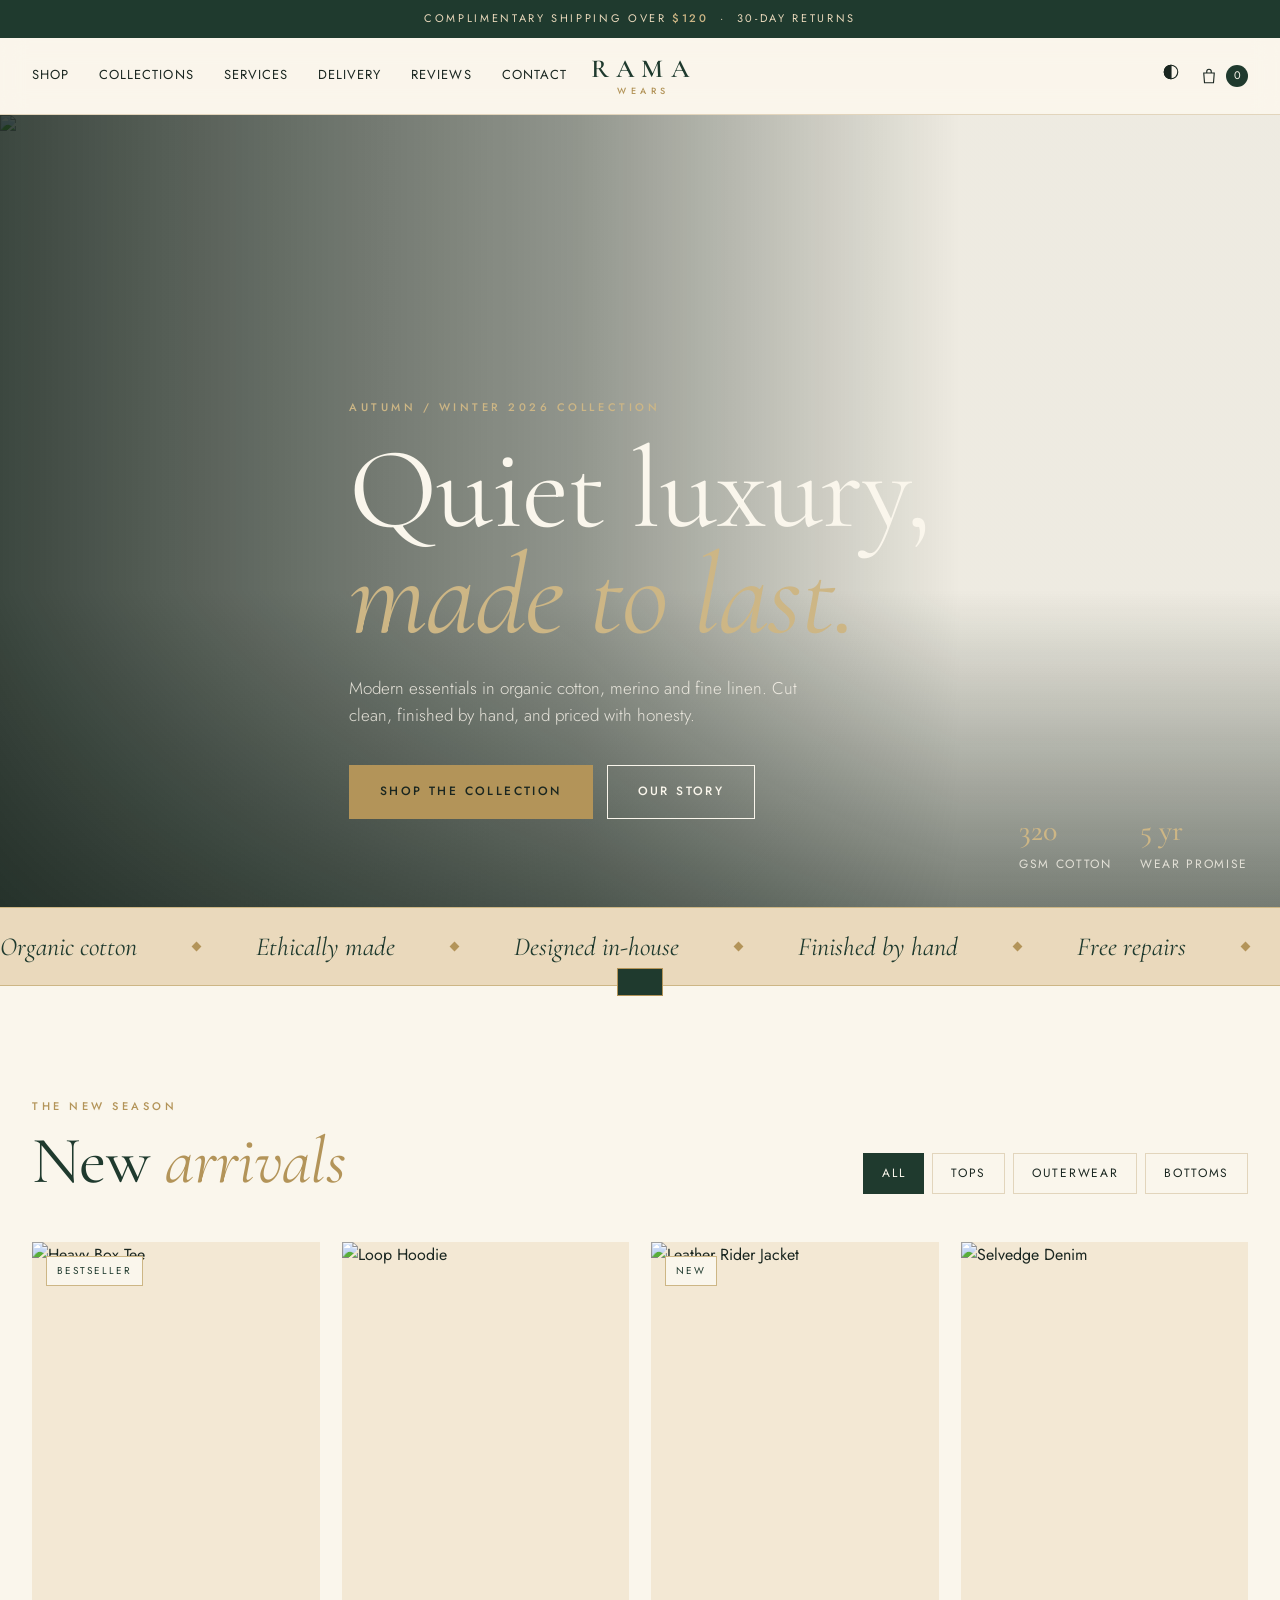
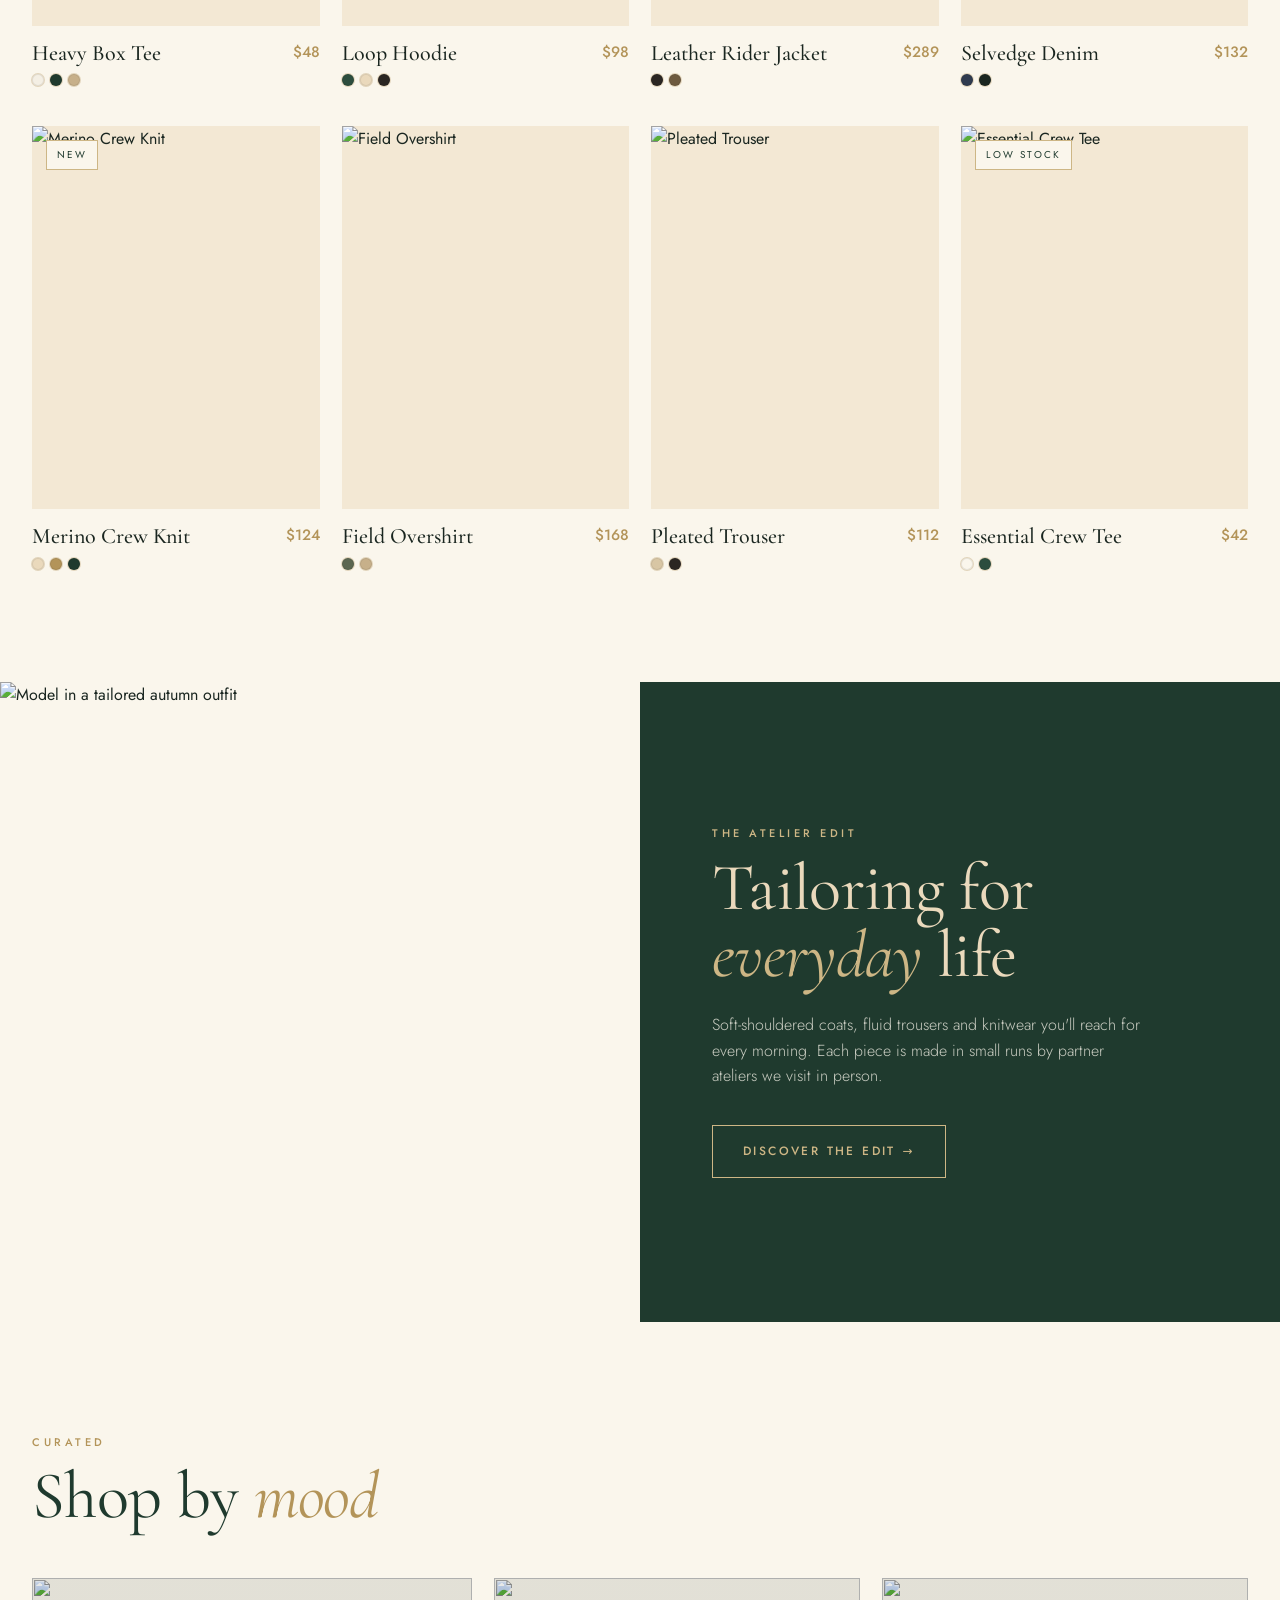
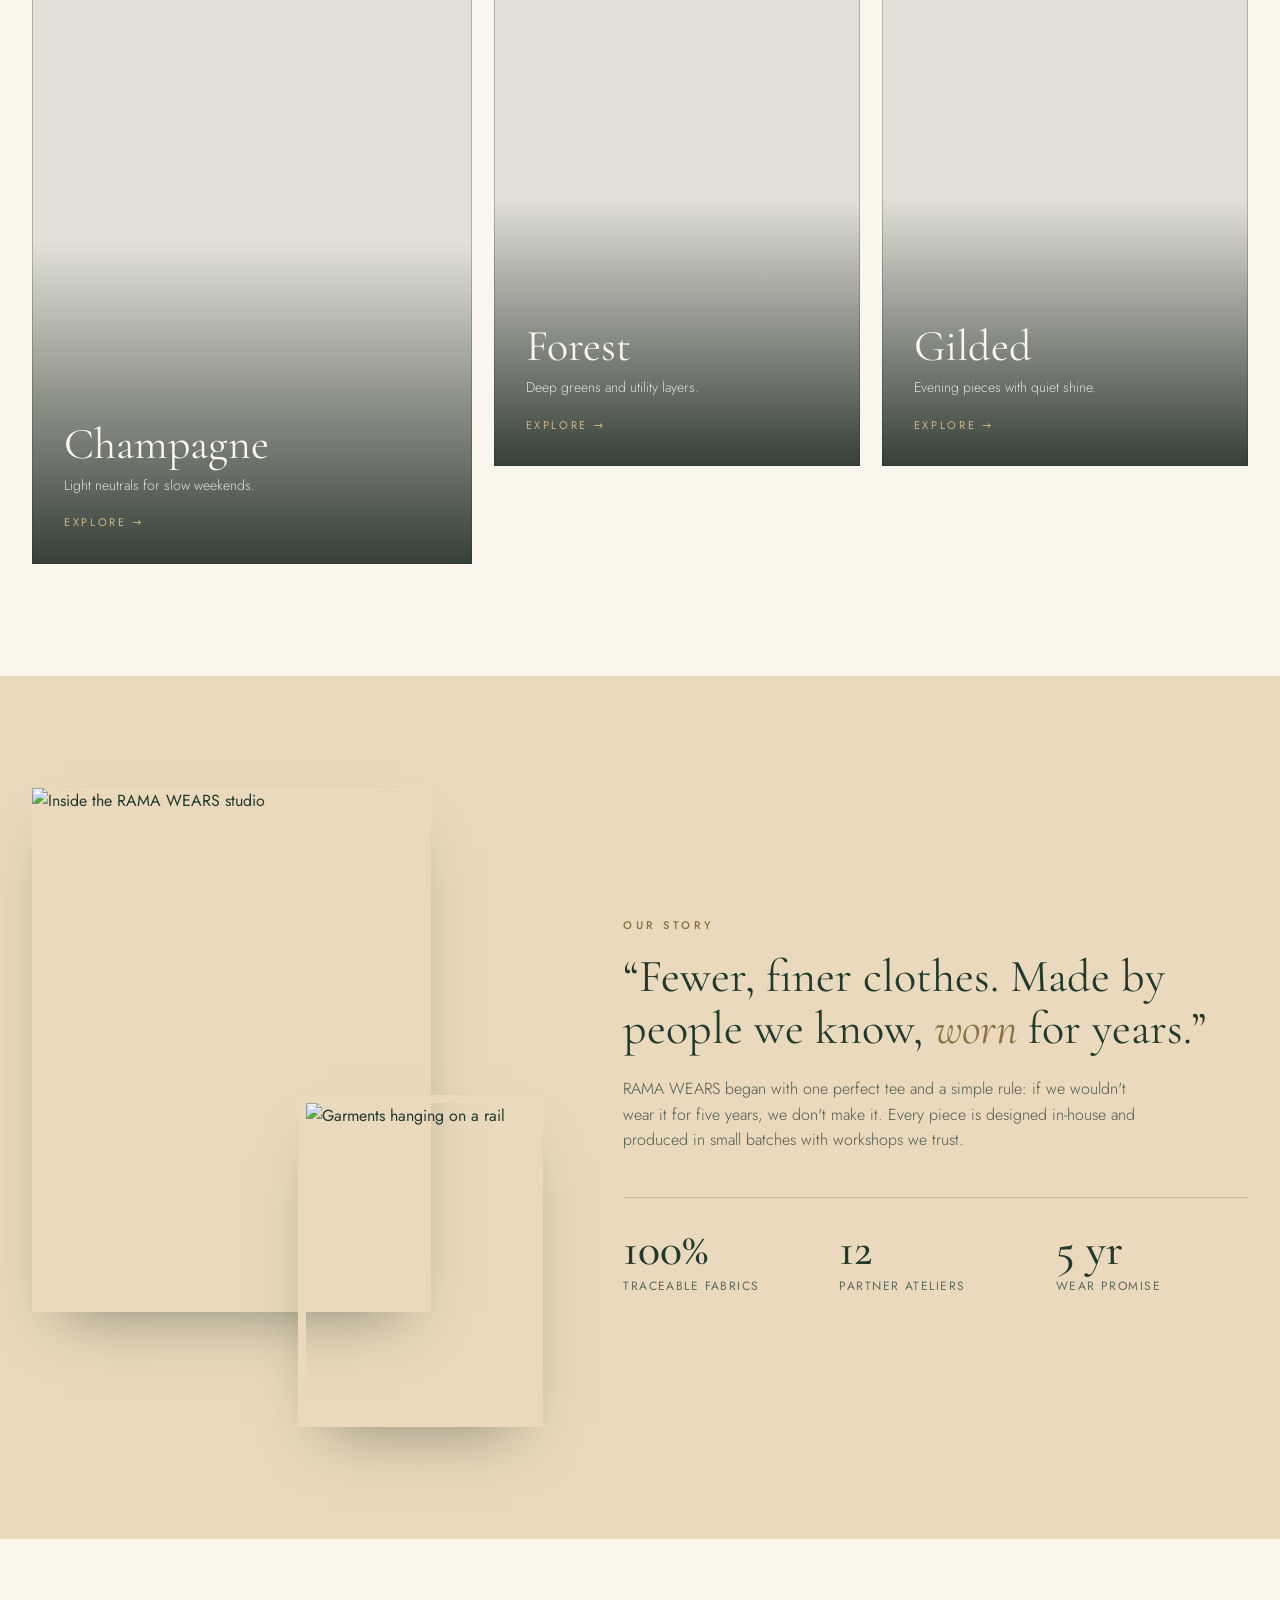
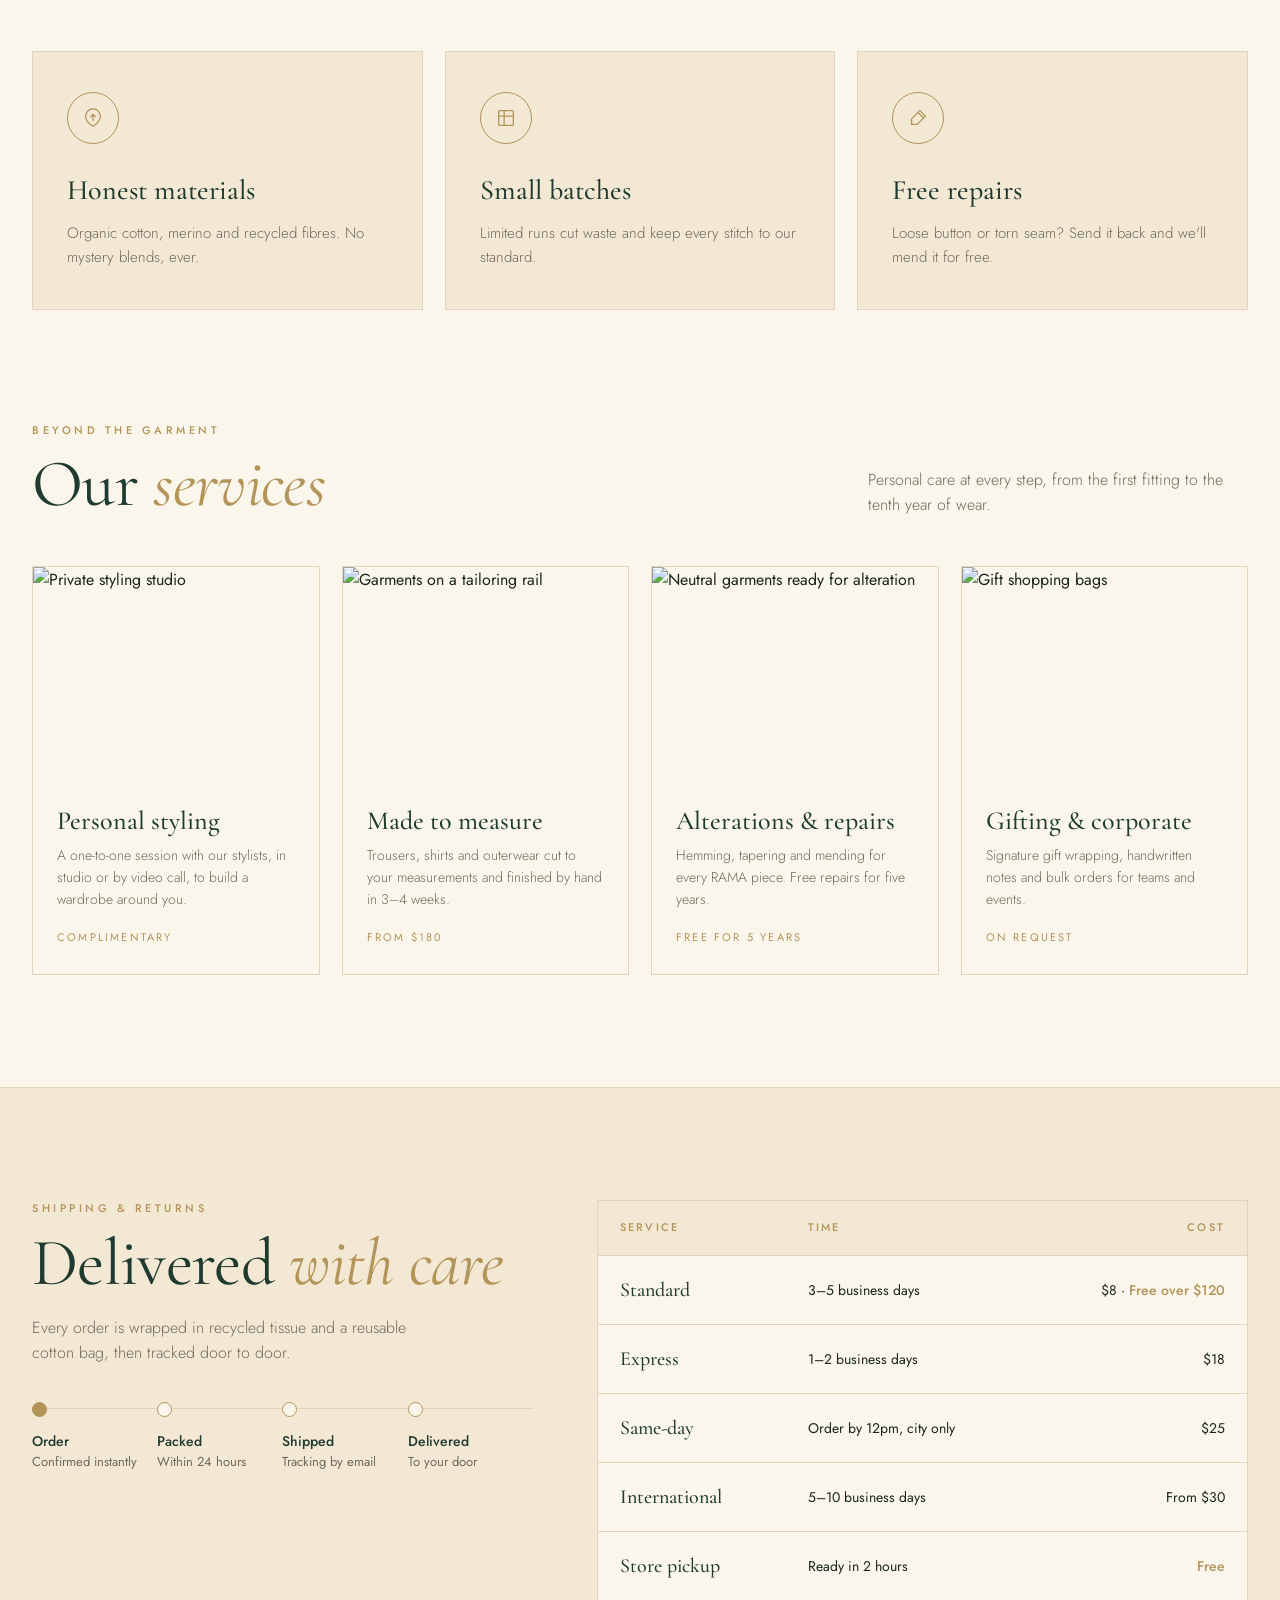
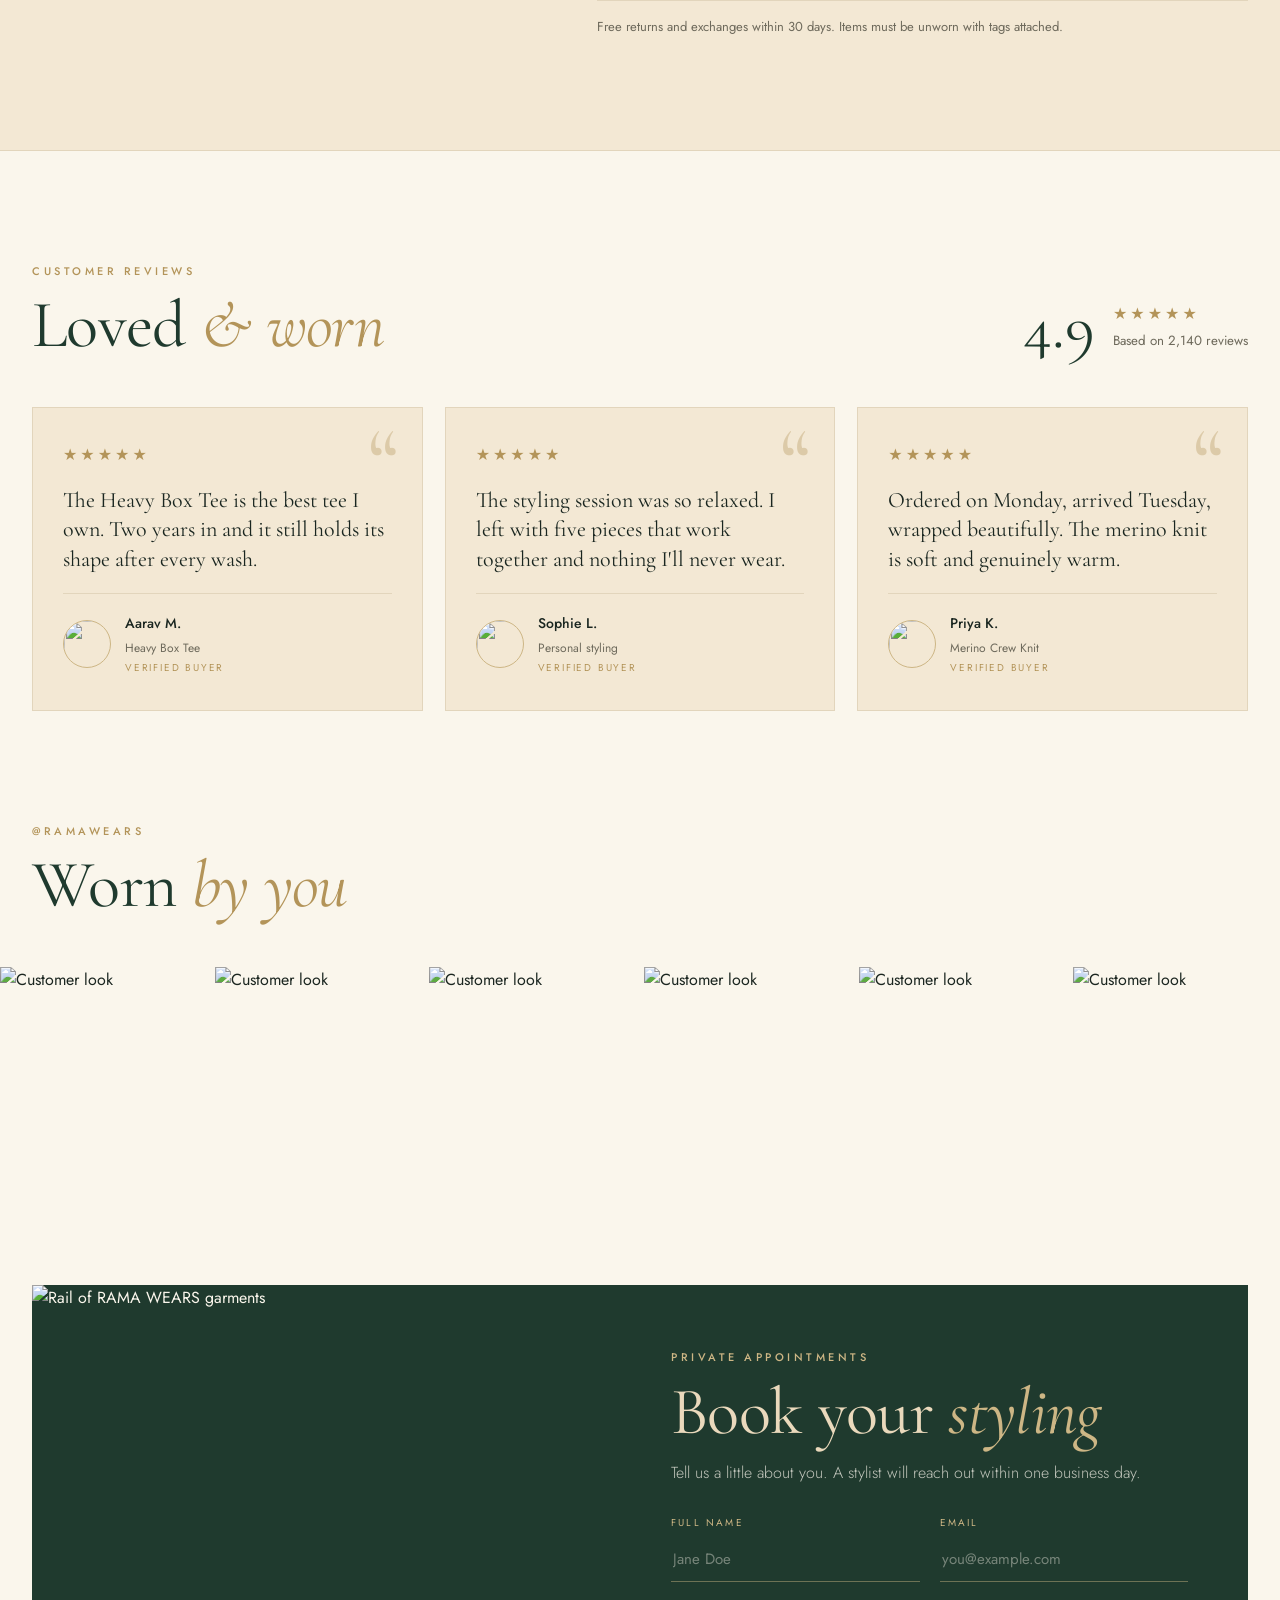
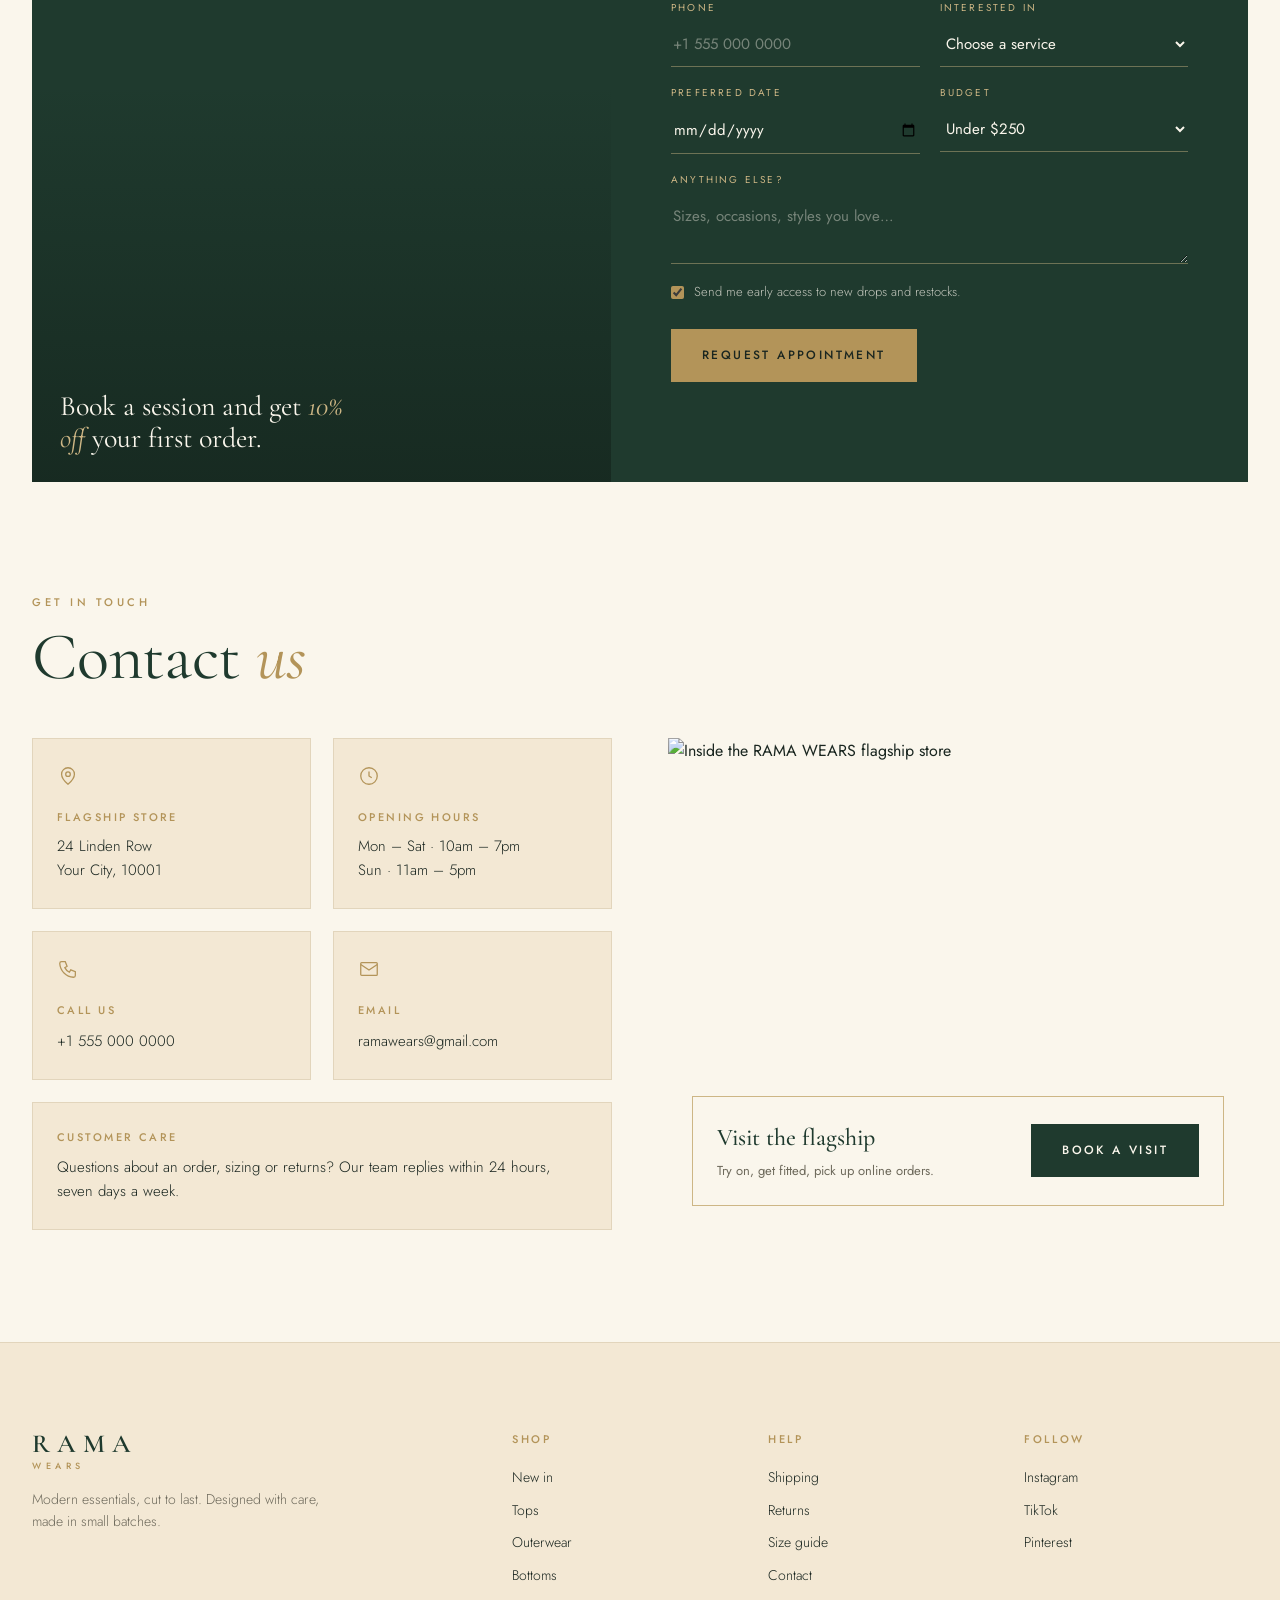
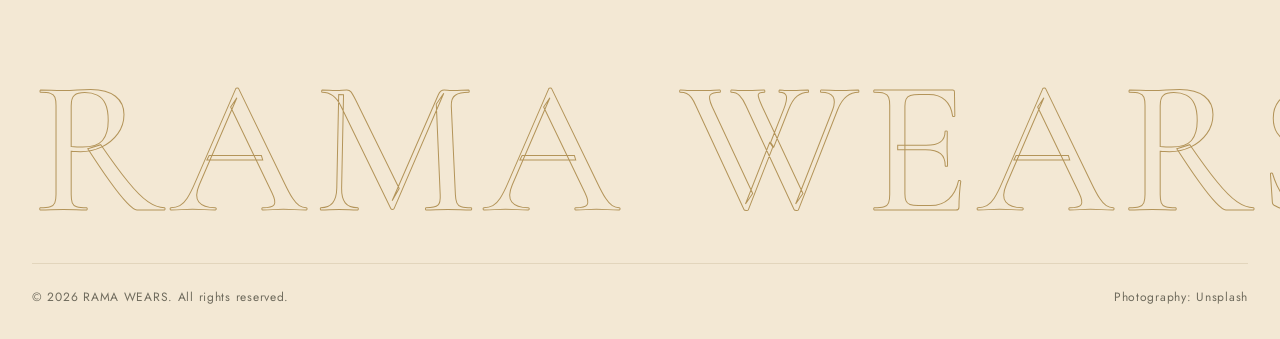
==== index.html @ 4a2224a4 "Add RAMA WEARS website Co-Authored-By: Claude Opus 5.5 <noreply@anthropic.com>" ====
<!doctype html>
<html lang="en">
<head>
<meta charset="utf-8">
<meta name="viewport" content="width=device-width, initial-scale=1">
<title>RAMA WEARS</title>
<meta name="description" content="RAMA WEARS — modern essentials, cut to last.">
<link rel="preconnect" href="https://fonts.googleapis.com">
<link rel="preconnect" href="https://fonts.gstatic.com" crossorigin>
<link rel="preconnect" href="https://images.unsplash.com">
<link href="https://fonts.googleapis.com/css2?family=Cormorant+Garamond:ital,wght@0,400;0,500;0,600;1,400;1,500&family=Jost:wght@300;400;500;600&display=swap" rel="stylesheet">
<style>
/* Theme: warm champagne, creamy ivory, deep forest green, muted gold */
:root{
  --ivory:#FAF6EC;
  --champagne:#EAD9BC;
  --champagne-2:#F3E8D4;
  --forest:#1F3A2E;
  --forest-2:#2C4D3E;
  --gold:#B39459;
  --gold-soft:#CDB685;

  --bg:var(--ivory);
  --surface:var(--champagne-2);
  --ink:#1A2620;
  --muted:#6E6A5C;
  --line:#E2D5BC;
  --accent:var(--gold);
  --strong:var(--forest);
  --on-strong:var(--ivory);
}
@media (prefers-color-scheme: dark){
  :root:not([data-theme="light"]){
    --bg:#121C17; --surface:#1A2821; --ink:#F3EADA; --muted:#A9A08C;
    --line:#2B3B32; --accent:var(--gold-soft); --strong:var(--champagne); --on-strong:#14201A;
  }
}
:root[data-theme="dark"]{
  --bg:#121C17; --surface:#1A2821; --ink:#F3EADA; --muted:#A9A08C;
  --line:#2B3B32; --accent:var(--gold-soft); --strong:var(--champagne); --on-strong:#14201A;
}
*{box-sizing:border-box;margin:0;padding:0}
html{scroll-behavior:smooth;overflow-x:clip}
body{background:var(--bg);color:var(--ink);font-family:Jost,system-ui,sans-serif;font-weight:400;line-height:1.6;-webkit-font-smoothing:antialiased;overflow-x:clip}
img{display:block;max-width:100%}
a{color:inherit;text-decoration:none}
button{font:inherit;color:inherit;background:none;border:0;cursor:pointer}
.wrap{max-width:1320px;margin:0 auto;padding:0 32px}
.serif{font-family:"Cormorant Garamond",serif}
.eyebrow{font-size:11px;letter-spacing:.32em;text-transform:uppercase;color:var(--accent);font-weight:500}

/* announcement */
.bar{background:var(--forest);color:var(--champagne);font-size:11px;letter-spacing:.24em;text-transform:uppercase;text-align:center;padding:10px 16px}
.bar b{color:var(--gold-soft);font-weight:500}

/* header */
header{position:sticky;top:0;z-index:40;background:color-mix(in srgb,var(--bg) 90%,transparent);backdrop-filter:blur(12px);border-bottom:1px solid var(--line)}
.nav{display:grid;grid-template-columns:1fr auto 1fr;align-items:center;height:76px;gap:24px}
.logo{font-family:"Cormorant Garamond",serif;font-weight:600;font-size:26px;letter-spacing:.28em;text-align:center;color:var(--strong);line-height:1}
.logo small{display:block;font-family:Jost,sans-serif;font-size:9px;letter-spacing:.5em;color:var(--accent);margin-top:4px;font-weight:500}
.links{display:flex;gap:30px;font-size:13px;letter-spacing:.08em;text-transform:uppercase}
.links a{position:relative;padding:4px 0}
.links a::after{content:"";position:absolute;left:0;bottom:0;height:1px;width:0;background:var(--accent);transition:width .3s}
.links a:hover::after{width:100%}
.actions{display:flex;gap:20px;align-items:center;justify-content:flex-end;font-size:13px;letter-spacing:.08em;text-transform:uppercase}
.cart-btn{display:flex;gap:8px;align-items:center}
.count{display:inline-grid;place-items:center;min-width:22px;height:22px;border-radius:11px;background:var(--strong);color:var(--on-strong);font-size:11px;padding:0 6px;letter-spacing:0}
.menu-btn{display:none}

/* hero */
.hero{position:relative;min-height:min(88vh,820px);display:grid;align-items:end;overflow:hidden;color:var(--ivory)}
.hero>img{position:absolute;inset:0;width:100%;height:100%;object-fit:cover;object-position:center 30%;transform:scale(1.04);animation:zoom 14s ease-out forwards}
@keyframes zoom{to{transform:scale(1)}}
.hero::after{content:"";position:absolute;inset:0;background:linear-gradient(90deg,rgba(18,32,25,.82) 0%,rgba(18,32,25,.45) 45%,rgba(18,32,25,.05) 75%),linear-gradient(0deg,rgba(18,32,25,.55),transparent 40%)}
.hero-inner{position:relative;z-index:1;padding:96px 0 88px}
.hero .eyebrow{color:var(--gold-soft)}
h1{font-family:"Cormorant Garamond",serif;font-weight:400;font-size:clamp(56px,9vw,132px);line-height:.92;letter-spacing:-.01em;margin:20px 0 26px;max-width:820px}
h1 em{color:var(--gold-soft)}
.lede{max-width:460px;font-size:17px;font-weight:300;color:rgba(250,246,236,.85)}
.cta{display:flex;gap:14px;margin-top:36px;flex-wrap:wrap}
.btn{display:inline-flex;align-items:center;gap:10px;padding:16px 30px;font-size:12px;letter-spacing:.2em;text-transform:uppercase;font-weight:500;border:1px solid currentColor;transition:background .3s,color .3s,border-color .3s,transform .3s}
.btn:hover{transform:translateY(-2px)}
.btn.gold{background:var(--gold);border-color:var(--gold);color:#1A2620}
.btn.gold:hover{background:var(--gold-soft);border-color:var(--gold-soft)}
.btn.line-light{color:var(--ivory)}
.btn.line-light:hover{background:var(--ivory);color:var(--forest)}
.btn.solid{background:var(--strong);border-color:var(--strong);color:var(--on-strong)}
.btn.solid:hover{background:var(--accent);border-color:var(--accent);color:#1A2620}
.hero-foot{position:absolute;right:32px;bottom:32px;z-index:1;display:flex;gap:28px;font-size:12px;letter-spacing:.14em;text-transform:uppercase;color:rgba(250,246,236,.8)}
.hero-foot b{display:block;font-family:"Cormorant Garamond",serif;font-size:30px;letter-spacing:0;color:var(--gold-soft);font-weight:500;text-transform:none}

/* marquee */
.marquee{background:var(--champagne);color:var(--forest);overflow:hidden;white-space:nowrap;padding:18px 0;border-block:1px solid var(--gold-soft)}
.marquee-track{display:inline-flex;gap:56px;animation:slide 36s linear infinite;font-family:"Cormorant Garamond",serif;font-style:italic;font-size:26px}
.marquee-track span{display:inline-flex;gap:56px;align-items:center}
.marquee-track i{width:7px;height:7px;transform:rotate(45deg);background:var(--gold);display:inline-block}
@keyframes slide{to{transform:translateX(-50%)}}
@media (prefers-reduced-motion:reduce){.marquee-track,.hero>img{animation:none}}

/* sections */
section{padding:112px 0;scroll-margin-top:76px}
.sec-head{display:flex;justify-content:space-between;align-items:end;gap:24px;margin-bottom:48px;flex-wrap:wrap}
h2{font-family:"Cormorant Garamond",serif;font-weight:400;font-size:clamp(40px,5.2vw,72px);line-height:1;letter-spacing:-.01em;margin-top:12px;color:var(--strong)}
h2 em{color:var(--accent)}

/* filters */
.filters{display:flex;gap:8px;flex-wrap:wrap}
.chip{padding:10px 18px;border:1px solid var(--line);font-size:12px;letter-spacing:.14em;text-transform:uppercase;transition:.25s}
.chip:hover{border-color:var(--accent)}
.chip[aria-pressed="true"]{background:var(--strong);color:var(--on-strong);border-color:var(--strong)}

/* products */
.grid{display:grid;grid-template-columns:repeat(4,1fr);gap:40px 22px}
.card{display:flex;flex-direction:column;gap:14px}
.thumb{position:relative;aspect-ratio:3/4;overflow:hidden;background:var(--surface)}
.thumb img{width:100%;height:100%;object-fit:cover;transition:transform .8s cubic-bezier(.2,.7,.2,1),opacity .6s}
.thumb img.alt{position:absolute;inset:0;opacity:0}
.card:hover .thumb img{transform:scale(1.05)}
.card:hover .thumb img.alt{opacity:1}
.badge{position:absolute;top:14px;left:14px;z-index:2;background:var(--ivory);color:var(--forest);font-size:10px;letter-spacing:.2em;text-transform:uppercase;padding:6px 10px;border:1px solid var(--gold-soft)}
.add{position:absolute;left:14px;right:14px;bottom:14px;z-index:2;padding:14px;background:var(--forest);color:var(--ivory);font-size:11px;letter-spacing:.2em;text-transform:uppercase;opacity:0;transform:translateY(10px);transition:.3s}
.add:hover{background:var(--gold);color:#1A2620}
.card:hover .add,.add:focus-visible{opacity:1;transform:none}
.meta{display:flex;justify-content:space-between;gap:12px}
.meta .name{font-family:"Cormorant Garamond",serif;font-size:22px;line-height:1.2;font-weight:500}
.meta small{display:block;color:var(--muted);font-size:12px;letter-spacing:.06em}
.price{font-size:15px;color:var(--accent);font-weight:500;white-space:nowrap}
.swatches{display:flex;gap:6px;margin-top:8px}
.swatches i{width:12px;height:12px;border-radius:50%;box-shadow:0 0 0 1px var(--line),inset 0 0 0 1px rgba(0,0,0,.08)}

/* editorial split */
.split{display:grid;grid-template-columns:1fr 1fr;min-height:640px}
.split .pic{position:relative;overflow:hidden}
.split .pic img{position:absolute;inset:0;width:100%;height:100%;object-fit:cover}
.split .txt{background:var(--forest);color:var(--ivory);padding:88px 72px;display:flex;flex-direction:column;justify-content:center}
.split .txt h2{color:var(--champagne)}
.split .txt h2 em{color:var(--gold-soft)}
.split .txt p{color:rgba(250,246,236,.78);font-weight:300;margin:24px 0 36px;max-width:440px}
.split .txt .btn{align-self:flex-start;color:var(--gold-soft)}
.split .txt .btn:hover{background:var(--gold-soft);color:var(--forest);border-color:var(--gold-soft)}

/* collections */
.collections{display:grid;grid-template-columns:1.2fr 1fr 1fr;gap:22px}
.coll{position:relative;aspect-ratio:3/4;overflow:hidden;color:var(--ivory);padding:32px;display:flex;flex-direction:column;justify-content:flex-end}
.coll img{position:absolute;inset:0;width:100%;height:100%;object-fit:cover;transition:transform .9s cubic-bezier(.2,.7,.2,1)}
.coll:hover img{transform:scale(1.06)}
.coll::after{content:"";position:absolute;inset:0;background:linear-gradient(0deg,rgba(18,32,25,.85),rgba(18,32,25,.1) 55%)}
.coll::before{content:"";position:absolute;inset:14px;border:1px solid rgba(205,182,133,.0);transition:border-color .4s;z-index:2;pointer-events:none}
.coll:hover::before{border-color:rgba(205,182,133,.7)}
.coll>*:not(img){position:relative;z-index:1}
.coll h3{font-family:"Cormorant Garamond",serif;font-size:44px;line-height:1;font-weight:400}
.coll p{font-size:14px;font-weight:300;opacity:.85;margin-top:8px}
.coll .arrow{margin-top:18px;font-size:11px;letter-spacing:.24em;text-transform:uppercase;color:var(--gold-soft)}

/* story */
.story{background:var(--champagne);color:var(--forest)}
.story-grid{display:grid;grid-template-columns:.9fr 1.1fr;gap:80px;align-items:center}
.story-pics{position:relative;aspect-ratio:4/5}
.story-pics img{position:absolute;object-fit:cover;box-shadow:0 30px 60px -30px rgba(31,58,46,.5)}
.story-pics .a{inset:0 22% 18% 0;width:78%;height:82%}
.story-pics .b{right:0;bottom:0;width:48%;height:52%;border:8px solid var(--champagne)}
.story blockquote{font-family:"Cormorant Garamond",serif;font-size:clamp(32px,3.6vw,50px);line-height:1.12;margin-top:16px}
.story blockquote em{color:#8C7240}
.story p{color:#4C5A50;margin-top:22px;max-width:520px;font-weight:300}
.story .eyebrow{color:#8C7240}
.stats{display:grid;grid-template-columns:repeat(3,1fr);gap:24px;margin-top:44px;border-top:1px solid rgba(31,58,46,.2);padding-top:28px}
.stats b{display:block;font-family:"Cormorant Garamond",serif;font-size:46px;line-height:1;font-weight:500}
.stats span{font-size:12px;letter-spacing:.12em;text-transform:uppercase;color:#5D6A60}

/* values */
.values{display:grid;grid-template-columns:repeat(3,1fr);gap:22px}
.value{background:var(--surface);padding:40px 34px;border:1px solid var(--line);position:relative}
.value .icon{width:52px;height:52px;border:1px solid var(--accent);border-radius:50%;display:grid;place-items:center;color:var(--accent);margin-bottom:24px}
.value h4{font-family:"Cormorant Garamond",serif;font-size:28px;font-weight:500;margin-bottom:8px;color:var(--strong)}
.value p{color:var(--muted);font-size:15px;font-weight:300}

/* lookbook */
.look{display:grid;grid-template-columns:repeat(6,1fr);gap:8px}
.look a{position:relative;aspect-ratio:1;overflow:hidden}
.look img{width:100%;height:100%;object-fit:cover;transition:transform .6s,filter .6s;filter:saturate(.9)}
.look a:hover img{transform:scale(1.08);filter:saturate(1.05)}

/* newsletter */
.news{position:relative;overflow:hidden;background:var(--forest);color:var(--ivory);padding:80px 64px;display:grid;grid-template-columns:1fr 1fr;gap:48px;align-items:center}
.news::before{content:"";position:absolute;right:-120px;top:-120px;width:360px;height:360px;border:1px solid rgba(205,182,133,.35);border-radius:50%}
.news::after{content:"";position:absolute;right:-60px;top:-60px;width:240px;height:240px;border:1px solid rgba(205,182,133,.2);border-radius:50%}
.news h2{color:var(--champagne)}
.news h2 em{color:var(--gold-soft)}
.news>*{position:relative;z-index:1}
.news form{display:flex;gap:0;flex-wrap:wrap;border-bottom:1px solid var(--gold-soft)}
.news input{flex:1;min-width:180px;padding:16px 4px;border:0;background:transparent;color:var(--ivory);font:inherit;font-size:16px}
.news input::placeholder{color:rgba(250,246,236,.5)}
.news input:focus{outline:none}
.news form:focus-within{border-color:var(--ivory)}
.news button{color:var(--gold-soft);font-size:12px;letter-spacing:.22em;text-transform:uppercase;padding:0 4px}
.news .msg{font-size:14px;color:var(--gold-soft);margin-top:14px;min-height:22px}

/* services */
.services{display:grid;grid-template-columns:repeat(4,1fr);gap:22px}
.svc{display:flex;flex-direction:column;background:var(--bg);border:1px solid var(--line);transition:border-color .3s,transform .3s}
.svc:hover{border-color:var(--accent);transform:translateY(-4px)}
.svc .ph{aspect-ratio:4/3;overflow:hidden}
.svc .ph img{width:100%;height:100%;object-fit:cover;transition:transform .8s}
.svc:hover .ph img{transform:scale(1.06)}
.svc .body{padding:26px 24px 28px;display:flex;flex-direction:column;gap:8px;flex:1}
.svc h4{font-family:"Cormorant Garamond",serif;font-size:26px;font-weight:500;color:var(--strong);line-height:1.1}
.svc p{color:var(--muted);font-size:14px;font-weight:300;flex:1}
.svc .from{font-size:11px;letter-spacing:.2em;text-transform:uppercase;color:var(--accent);margin-top:10px}

/* delivery */
.delivery{background:var(--surface);border-block:1px solid var(--line)}
.del-grid{display:grid;grid-template-columns:1fr 1.3fr;gap:64px;align-items:start}
.del-grid>*,.contact-grid>*{min-width:0}
.del-intro p{color:var(--muted);font-weight:300;margin-top:18px;max-width:420px}
.steps{display:flex;gap:0;margin-top:36px}
.step{flex:1;position:relative;padding-top:28px;font-size:13px;color:var(--muted)}
.step::before{content:"";position:absolute;top:6px;left:0;right:0;height:1px;background:var(--line)}
.step::after{content:"";position:absolute;top:0;left:0;width:13px;height:13px;border-radius:50%;background:var(--bg);border:1px solid var(--accent)}
.step:first-child::after{background:var(--accent)}
.step b{display:block;color:var(--strong);font-weight:500;font-size:14px}
.rates{width:100%;border-collapse:collapse;background:var(--bg);border:1px solid var(--line)}
.rates th,.rates td{padding:18px 22px;text-align:left;border-bottom:1px solid var(--line);font-size:14px}
.rates th{font-size:11px;letter-spacing:.2em;text-transform:uppercase;color:var(--accent);font-weight:500;background:var(--surface)}
.rates td:first-child{font-family:"Cormorant Garamond",serif;font-size:20px;font-weight:500;color:var(--strong)}
.rates td:last-child{text-align:right;white-space:nowrap}
.rates th:last-child{text-align:right}
.rates tr:last-child td{border-bottom:0}
.free{color:var(--accent);font-weight:500}
.del-note{font-size:13px;color:var(--muted);margin-top:16px}

/* reviews */
.rev-top{display:flex;align-items:center;gap:18px;flex-wrap:wrap}
.rev-score{font-family:"Cormorant Garamond",serif;font-size:64px;line-height:1;color:var(--strong)}
.stars{color:var(--accent);letter-spacing:3px;font-size:16px}
.reviews{display:grid;grid-template-columns:repeat(3,1fr);gap:22px}
.rev{background:var(--surface);border:1px solid var(--line);padding:34px 30px;display:flex;flex-direction:column;gap:18px;position:relative}
.rev::before{content:"“";position:absolute;top:6px;right:22px;font-family:"Cormorant Garamond",serif;font-size:96px;line-height:1;color:var(--accent);opacity:.35}
.rev q{font-family:"Cormorant Garamond",serif;font-size:22px;line-height:1.35;quotes:none;flex:1}
.who{display:flex;align-items:center;gap:14px;border-top:1px solid var(--line);padding-top:18px}
.who img{width:48px;height:48px;border-radius:50%;object-fit:cover;border:1px solid var(--gold-soft)}
.who b{display:block;font-weight:500;font-size:14px}
.who small{color:var(--muted);font-size:12px}
.verified{font-size:10px;letter-spacing:.18em;text-transform:uppercase;color:var(--accent)}

/* lead form */
.lead{display:grid;grid-template-columns:1fr 1.1fr;background:var(--forest);color:var(--ivory);overflow:hidden}
.lead .pic{position:relative;min-height:560px}
.lead .pic img{position:absolute;inset:0;width:100%;height:100%;object-fit:cover}
.lead .pic::after{content:"";position:absolute;inset:0;background:linear-gradient(0deg,rgba(18,32,25,.6),transparent 50%)}
.lead .pic .perk{position:absolute;left:28px;bottom:28px;z-index:1;font-family:"Cormorant Garamond",serif;font-size:28px;line-height:1.15;max-width:300px}
.lead .pic .perk em{color:var(--gold-soft)}
.lead .form-side{padding:64px 60px;position:relative}
.lead h2{color:var(--champagne)}
.lead h2 em{color:var(--gold-soft)}
.lead .sub{color:rgba(250,246,236,.75);font-weight:300;margin:14px 0 30px}
.fgrid{display:grid;grid-template-columns:1fr 1fr;gap:18px 20px}
.field{display:flex;flex-direction:column;gap:6px}
.field.full{grid-column:1/-1}
.field label{font-size:10px;letter-spacing:.22em;text-transform:uppercase;color:var(--gold-soft)}
.field input,.field select,.field textarea{background:transparent;border:0;border-bottom:1px solid rgba(205,182,133,.45);padding:10px 2px;color:var(--ivory);font:inherit;font-size:15px;border-radius:0}
.field select option{color:#1A2620}
.field textarea{resize:vertical;min-height:70px}
.field input:focus,.field select:focus,.field textarea:focus{outline:none;border-color:var(--ivory)}
.field input::placeholder,.field textarea::placeholder{color:rgba(250,246,236,.4)}
.field.bad input,.field.bad select{border-color:#E0896B}
.check{display:flex;gap:10px;align-items:flex-start;font-size:13px;color:rgba(250,246,236,.75);font-weight:300}
.check input{accent-color:var(--gold);margin-top:4px}
.lead .btn{margin-top:26px}
.lead .btn:disabled{opacity:.6;cursor:wait;transform:none}
.form-msg{min-height:22px;margin-top:14px;font-size:14px;color:var(--gold-soft)}

/* contact */
.contact-grid{display:grid;grid-template-columns:1fr 1fr;gap:56px;align-items:stretch}
.cinfo{display:grid;grid-template-columns:1fr 1fr;gap:22px;align-content:start}
.ccard{border:1px solid var(--line);padding:26px 24px;background:var(--surface)}
.ccard .icon{color:var(--accent);margin-bottom:14px}
.ccard h5{font-size:11px;letter-spacing:.22em;text-transform:uppercase;color:var(--accent);font-weight:500;margin-bottom:8px}
.ccard p,.ccard a{font-size:15px;font-weight:300;line-height:1.6}
.ccard a:hover{color:var(--accent)}
.store{position:relative;min-height:420px;overflow:hidden}
.store img{position:absolute;inset:0;width:100%;height:100%;object-fit:cover}
.store .pin{position:absolute;left:24px;bottom:24px;right:24px;background:var(--bg);border:1px solid var(--gold-soft);padding:22px 24px;display:flex;justify-content:space-between;gap:16px;align-items:center;flex-wrap:wrap}
.store .pin b{font-family:"Cormorant Garamond",serif;font-size:24px;font-weight:500;color:var(--strong);display:block}
.store .pin small{color:var(--muted);font-size:13px}

/* footer */
footer{padding:88px 0 32px;background:var(--surface);border-top:1px solid var(--line)}
.foot{display:grid;grid-template-columns:2fr 1fr 1fr 1fr;gap:32px}
.foot .logo{text-align:left}
.foot h5{font-size:11px;letter-spacing:.24em;text-transform:uppercase;color:var(--accent);margin-bottom:18px;font-weight:500}
.foot li{list-style:none;margin-bottom:10px;font-size:14px;font-weight:300}
.foot li a:hover{color:var(--accent)}
.bigname{font-family:"Cormorant Garamond",serif;font-size:clamp(60px,15vw,230px);font-weight:500;letter-spacing:.04em;line-height:.85;margin-top:72px;white-space:nowrap;text-align:center;color:transparent;-webkit-text-stroke:1px var(--accent)}
.legal{display:flex;justify-content:space-between;gap:16px;flex-wrap:wrap;margin-top:32px;padding-top:24px;border-top:1px solid var(--line);font-size:12px;letter-spacing:.06em;color:var(--muted)}

/* cart drawer */
.scrim{position:fixed;inset:0;background:rgba(18,32,25,.5);opacity:0;pointer-events:none;transition:.3s;z-index:50}
.drawer{position:fixed;top:0;right:0;height:100%;width:min(440px,100%);background:var(--bg);z-index:60;transform:translateX(100%);transition:transform .4s cubic-bezier(.2,.7,.2,1);display:flex;flex-direction:column;border-left:1px solid var(--line)}
.open .scrim{opacity:1;pointer-events:auto}
.open .drawer{transform:none}
.drawer-head{display:flex;justify-content:space-between;align-items:center;padding:24px 28px;border-bottom:1px solid var(--line);font-family:"Cormorant Garamond",serif;font-size:26px}
.items{flex:1;overflow:auto;padding:8px 28px}
.item{display:grid;grid-template-columns:72px 1fr auto;gap:16px;align-items:center;padding:16px 0;border-bottom:1px solid var(--line);font-size:14px}
.item img{width:72px;aspect-ratio:3/4;object-fit:cover}
.item .n{font-family:"Cormorant Garamond",serif;font-size:19px;font-weight:500}
.qty{display:flex;gap:12px;align-items:center;margin-top:6px;color:var(--muted)}
.qty button{width:26px;height:26px;border:1px solid var(--line);border-radius:50%}
.qty button:hover{border-color:var(--accent)}
.empty{color:var(--muted);text-align:center;padding:72px 0;font-family:"Cormorant Garamond",serif;font-size:22px;font-style:italic}
.drawer-foot{padding:24px 28px;border-top:1px solid var(--line);background:var(--surface)}
.total{display:flex;justify-content:space-between;margin-bottom:18px;font-size:14px;letter-spacing:.1em;text-transform:uppercase}
.total span:last-child{color:var(--accent);font-weight:500}
.drawer-foot .btn{width:100%;justify-content:center}

.toast{position:fixed;left:50%;bottom:24px;transform:translate(-50%,120px);background:var(--forest);color:var(--ivory);border:1px solid var(--gold);padding:13px 22px;font-size:13px;letter-spacing:.06em;transition:.35s;z-index:70}
.toast.show{transform:translate(-50%,0)}

/* reveal */
.reveal{opacity:0;transform:translateY(24px);transition:opacity .9s,transform .9s cubic-bezier(.2,.7,.2,1)}
.reveal.in{opacity:1;transform:none}
@media (prefers-reduced-motion:reduce){.reveal{opacity:1;transform:none}}

/* responsive */
@media (max-width:1180px){
  .nav{grid-template-columns:auto 1fr auto}
  .logo{text-align:left}
  .links{display:none;position:absolute;top:76px;left:0;right:0;flex-direction:column;gap:0;background:var(--bg);border-bottom:1px solid var(--line)}
  .links.show{display:flex}
  .links a{padding:16px 32px;border-top:1px solid var(--line)}
  .menu-btn{display:block}
}
@media (max-width:1024px){
  .grid{grid-template-columns:repeat(3,1fr)}
  .services{grid-template-columns:1fr 1fr}
  .del-grid,.contact-grid,.lead{grid-template-columns:1fr}
  .lead .pic{min-height:360px}
  .reviews{grid-template-columns:1fr 1fr}
  .story-grid,.news,.split{grid-template-columns:1fr}
  .split .pic{min-height:420px}
  .collections{grid-template-columns:1fr 1fr}
  .collections .c1{grid-column:span 2;aspect-ratio:16/9}
  .foot{grid-template-columns:1fr 1fr}
  .look{grid-template-columns:repeat(3,1fr)}
  .story-pics{max-width:520px}
}
@media (max-width:760px){
  .wrap{padding:0 16px}
  .nav{grid-template-columns:auto 1fr auto;height:64px}
  .logo{font-size:20px;text-align:left}
  .links{display:none;position:absolute;top:64px;left:0;right:0;flex-direction:column;gap:0;background:var(--bg);border-bottom:1px solid var(--line)}
  .links.show{display:flex}
  .links a{padding:16px;border-top:1px solid var(--line)}
  .menu-btn{display:block}
  .actions .hide-sm{display:none}
  .hero-foot{display:none}
  .hero-inner{padding:72px 0 56px}
  section{padding:72px 0}
  .grid{grid-template-columns:1fr 1fr;gap:28px 12px}
  .collections{grid-template-columns:1fr}
  .collections .c1{grid-column:auto;aspect-ratio:3/4}
  .values{grid-template-columns:1fr}
  .split .txt{padding:56px 20px}
  .news{padding:48px 20px}
  .add{opacity:1;transform:none;padding:10px;font-size:10px;letter-spacing:.14em}
  .meta{flex-direction:column;gap:2px}
  .meta .name{font-size:19px}
  .stats b{font-size:34px}
  .look{grid-template-columns:repeat(2,1fr)}
  .links{top:64px}
  .links a{padding:16px}
  .services,.reviews,.cinfo,.fgrid{grid-template-columns:1fr}
  .lead .form-side{padding:48px 20px}
  .steps{flex-direction:column;gap:18px}
  .step{padding:0 0 0 28px}
  .step::before{top:0;bottom:-18px;left:6px;right:auto;width:1px;height:auto}
  .step:last-child::before{display:none}
  .rates th,.rates td{padding:12px 10px;font-size:13px}
  .rates td:first-child{font-size:17px}
  .store .pin{left:12px;right:12px;bottom:12px}
}
</style>
</head>
<body>

<div class="bar">Complimentary shipping over <b>$120</b> &nbsp;·&nbsp; 30-day returns</div>

<header>
  <div class="wrap nav">
    <nav class="links" id="links">
      <a href="#shop">Shop</a>
      <a href="#collections">Collections</a>
      <a href="#services">Services</a>
      <a href="#delivery">Delivery</a>
      <a href="#reviews">Reviews</a>
      <a href="#contact">Contact</a>
    </nav>
    <a href="#" class="logo">RAMA<small>WEARS</small></a>
    <div class="actions">
      <button class="hide-sm" id="themeBtn" aria-label="Toggle theme">
        <svg width="18" height="18" viewBox="0 0 24 24" fill="none" stroke="currentColor" stroke-width="1.5"><circle cx="12" cy="12" r="9"/><path d="M12 3a9 9 0 0 0 0 18z" fill="currentColor"/></svg>
      </button>
      <button class="cart-btn" id="cartBtn" aria-label="Open bag">
        <svg width="18" height="18" viewBox="0 0 24 24" fill="none" stroke="currentColor" stroke-width="1.5"><path d="M5 8h14l-1 13H6z"/><path d="M9 8V6a3 3 0 0 1 6 0v2"/></svg>
        <span class="count" id="count">0</span>
      </button>
      <button class="menu-btn" id="menuBtn" aria-label="Menu">
        <svg width="22" height="22" viewBox="0 0 24 24" fill="none" stroke="currentColor" stroke-width="1.5"><path d="M3 7h18M3 12h18M3 17h18"/></svg>
      </button>
    </div>
  </div>
</header>

<main>
  <section class="hero" style="padding:0">
    <img src="https://images.unsplash.com/photo-1490481651871-ab68de25d43d?auto=format&fit=crop&w=2000&q=80" alt="Rail of neutral-toned garments in a sunlit studio" fetchpriority="high">
    <div class="wrap hero-inner">
      <div class="eyebrow">Autumn / Winter 2026 Collection</div>
      <h1>Quiet luxury,<br><em>made to last.</em></h1>
      <p class="lede">Modern essentials in organic cotton, merino and fine linen. Cut clean, finished by hand, and priced with honesty.</p>
      <div class="cta">
        <a href="#shop" class="btn gold">Shop the collection</a>
        <a href="#story" class="btn line-light">Our story</a>
      </div>
    </div>
    <div class="hero-foot">
      <div><b>320</b>gsm cotton</div>
      <div><b>5 yr</b>wear promise</div>
    </div>
  </section>

  <div class="marquee" aria-hidden="true">
    <div class="marquee-track">
      <span>Organic cotton <i></i> Ethically made <i></i> Designed in-house <i></i> Finished by hand <i></i> Free repairs <i></i></span>
      <span>Organic cotton <i></i> Ethically made <i></i> Designed in-house <i></i> Finished by hand <i></i> Free repairs <i></i></span>
    </div>
  </div>

  <section id="shop">
    <div class="wrap">
      <div class="sec-head reveal">
        <div><div class="eyebrow">The new season</div><h2>New <em>arrivals</em></h2></div>
        <div class="filters" id="filters">
          <button class="chip" aria-pressed="true" data-f="all">All</button>
          <button class="chip" aria-pressed="false" data-f="tops">Tops</button>
          <button class="chip" aria-pressed="false" data-f="outer">Outerwear</button>
          <button class="chip" aria-pressed="false" data-f="bottoms">Bottoms</button>
        </div>
      </div>
      <div class="grid" id="grid"></div>
    </div>
  </section>

  <div class="split">
    <div class="pic"><img src="https://images.unsplash.com/photo-1445205170230-053b83016050?auto=format&fit=crop&w=1400&q=80" alt="Model in a tailored autumn outfit" loading="lazy"></div>
    <div class="txt reveal">
      <div class="eyebrow" style="color:var(--gold-soft)">The Atelier Edit</div>
      <h2>Tailoring for <em>everyday</em> life</h2>
      <p>Soft-shouldered coats, fluid trousers and knitwear you'll reach for every morning. Each piece is made in small runs by partner ateliers we visit in person.</p>
      <a href="#shop" class="btn">Discover the edit →</a>
    </div>
  </div>

  <section id="collections">
    <div class="wrap">
      <div class="sec-head reveal"><div><div class="eyebrow">Curated</div><h2>Shop by <em>mood</em></h2></div></div>
      <div class="collections">
        <a href="#shop" class="coll c1 reveal"><img src="https://images.unsplash.com/photo-1483985988355-763728e1935b?auto=format&fit=crop&w=1200&q=80" alt="" loading="lazy"><h3>Champagne</h3><p>Light neutrals for slow weekends.</p><span class="arrow">Explore →</span></a>
        <a href="#shop" class="coll c2 reveal"><img src="https://images.unsplash.com/photo-1515886657613-9f3515b0c78f?auto=format&fit=crop&w=900&q=80" alt="" loading="lazy"><h3>Forest</h3><p>Deep greens and utility layers.</p><span class="arrow">Explore →</span></a>
        <a href="#shop" class="coll c3 reveal"><img src="https://images.unsplash.com/photo-1509631179647-0177331693ae?auto=format&fit=crop&w=900&q=80" alt="" loading="lazy"><h3>Gilded</h3><p>Evening pieces with quiet shine.</p><span class="arrow">Explore →</span></a>
      </div>
    </div>
  </section>

  <section class="story" id="story">
    <div class="wrap story-grid">
      <div class="story-pics reveal">
        <img class="a" src="https://images.unsplash.com/photo-1441986300917-64674bd600d8?auto=format&fit=crop&w=1000&q=80" alt="Inside the RAMA WEARS studio" loading="lazy">
        <img class="b" src="https://images.unsplash.com/photo-1523381210434-271e8be1f52b?auto=format&fit=crop&w=700&q=80" alt="Garments hanging on a rail" loading="lazy">
      </div>
      <div class="reveal">
        <div class="eyebrow">Our story</div>
        <blockquote>“Fewer, finer clothes. Made by people we know, <em>worn</em> for years.”</blockquote>
        <p>RAMA WEARS began with one perfect tee and a simple rule: if we wouldn't wear it for five years, we don't make it. Every piece is designed in-house and produced in small batches with workshops we trust.</p>
        <div class="stats">
          <div><b>100%</b><span>Traceable fabrics</span></div>
          <div><b>12</b><span>Partner ateliers</span></div>
          <div><b>5 yr</b><span>Wear promise</span></div>
        </div>
      </div>
    </div>
  </section>

  <section>
    <div class="wrap values">
      <div class="value reveal">
        <div class="icon"><svg width="22" height="22" viewBox="0 0 24 24" fill="none" stroke="currentColor" stroke-width="1.4"><path d="M12 21c-5-3-8-7-8-11a8 8 0 0 1 16 0c0 4-3 8-8 11z"/><path d="M12 7v8M9 11l3-3 3 3"/></svg></div>
        <h4>Honest materials</h4><p>Organic cotton, merino and recycled fibres. No mystery blends, ever.</p>
      </div>
      <div class="value reveal">
        <div class="icon"><svg width="22" height="22" viewBox="0 0 24 24" fill="none" stroke="currentColor" stroke-width="1.4"><rect x="4" y="4" width="16" height="16" rx="1"/><path d="M4 10h16M10 4v16"/></svg></div>
        <h4>Small batches</h4><p>Limited runs cut waste and keep every stitch to our standard.</p>
      </div>
      <div class="value reveal">
        <div class="icon"><svg width="22" height="22" viewBox="0 0 24 24" fill="none" stroke="currentColor" stroke-width="1.4"><path d="M14 4l6 6-9 9H5v-6z"/><path d="M12 6l6 6"/></svg></div>
        <h4>Free repairs</h4><p>Loose button or torn seam? Send it back and we'll mend it for free.</p>
      </div>
    </div>
  </section>

  <!-- SERVICES -->
  <section id="services" style="padding-top:0">
    <div class="wrap">
      <div class="sec-head reveal">
        <div><div class="eyebrow">Beyond the garment</div><h2>Our <em>services</em></h2></div>
        <p style="max-width:380px;color:var(--muted);font-weight:300">Personal care at every step, from the first fitting to the tenth year of wear.</p>
      </div>
      <div class="services">
        <article class="svc reveal">
          <div class="ph"><img src="https://images.unsplash.com/photo-1441986300917-64674bd600d8?auto=format&fit=crop&w=700&q=80" alt="Private styling studio" loading="lazy"></div>
          <div class="body"><h4>Personal styling</h4><p>A one-to-one session with our stylists, in studio or by video call, to build a wardrobe around you.</p><div class="from">Complimentary</div></div>
        </article>
        <article class="svc reveal">
          <div class="ph"><img src="https://images.unsplash.com/photo-1523381210434-271e8be1f52b?auto=format&fit=crop&w=700&q=80" alt="Garments on a tailoring rail" loading="lazy"></div>
          <div class="body"><h4>Made to measure</h4><p>Trousers, shirts and outerwear cut to your measurements and finished by hand in 3–4 weeks.</p><div class="from">From $180</div></div>
        </article>
        <article class="svc reveal">
          <div class="ph"><img src="https://images.unsplash.com/photo-1490481651871-ab68de25d43d?auto=format&fit=crop&w=700&q=80" alt="Neutral garments ready for alteration" loading="lazy"></div>
          <div class="body"><h4>Alterations &amp; repairs</h4><p>Hemming, tapering and mending for every RAMA piece. Free repairs for five years.</p><div class="from">Free for 5 years</div></div>
        </article>
        <article class="svc reveal">
          <div class="ph"><img src="https://images.unsplash.com/photo-1483985988355-763728e1935b?auto=format&fit=crop&w=700&q=80" alt="Gift shopping bags" loading="lazy"></div>
          <div class="body"><h4>Gifting &amp; corporate</h4><p>Signature gift wrapping, handwritten notes and bulk orders for teams and events.</p><div class="from">On request</div></div>
        </article>
      </div>
    </div>
  </section>

  <!-- DELIVERY -->
  <section class="delivery" id="delivery">
    <div class="wrap del-grid">
      <div class="del-intro reveal">
        <div class="eyebrow">Shipping &amp; returns</div>
        <h2>Delivered <em>with care</em></h2>
        <p>Every order is wrapped in recycled tissue and a reusable cotton bag, then tracked door to door.</p>
        <div class="steps">
          <div class="step"><b>Order</b>Confirmed instantly</div>
          <div class="step"><b>Packed</b>Within 24 hours</div>
          <div class="step"><b>Shipped</b>Tracking by email</div>
          <div class="step"><b>Delivered</b>To your door</div>
        </div>
      </div>
      <div class="reveal">
        <table class="rates">
          <thead><tr><th>Service</th><th>Time</th><th>Cost</th></tr></thead>
          <tbody>
            <tr><td>Standard</td><td>3–5 business days</td><td>$8 · <span class="free">Free over $120</span></td></tr>
            <tr><td>Express</td><td>1–2 business days</td><td>$18</td></tr>
            <tr><td>Same-day</td><td>Order by 12pm, city only</td><td>$25</td></tr>
            <tr><td>International</td><td>5–10 business days</td><td>From $30</td></tr>
            <tr><td>Store pickup</td><td>Ready in 2 hours</td><td><span class="free">Free</span></td></tr>
          </tbody>
        </table>
        <p class="del-note">Free returns and exchanges within 30 days. Items must be unworn with tags attached.</p>
      </div>
    </div>
  </section>

  <!-- REVIEWS -->
  <section id="reviews">
    <div class="wrap">
      <div class="sec-head reveal">
        <div><div class="eyebrow">Customer reviews</div><h2>Loved <em>&amp; worn</em></h2></div>
        <div class="rev-top"><div class="rev-score">4.9</div><div><div class="stars">★★★★★</div><small style="color:var(--muted)">Based on 2,140 reviews</small></div></div>
      </div>
      <div class="reviews">
        <figure class="rev reveal">
          <div class="stars">★★★★★</div>
          <q>The Heavy Box Tee is the best tee I own. Two years in and it still holds its shape after every wash.</q>
          <figcaption class="who"><img src="https://images.unsplash.com/photo-1503342217505-b0a15ec3261c?auto=format&fit=crop&w=120&h=120&q=80" alt=""><div><b>Aarav M.</b><small>Heavy Box Tee</small><div class="verified">Verified buyer</div></div></figcaption>
        </figure>
        <figure class="rev reveal">
          <div class="stars">★★★★★</div>
          <q>The styling session was so relaxed. I left with five pieces that work together and nothing I'll never wear.</q>
          <figcaption class="who"><img src="https://images.unsplash.com/photo-1469334031218-e382a71b716b?auto=format&fit=crop&w=120&h=120&q=80" alt=""><div><b>Sophie L.</b><small>Personal styling</small><div class="verified">Verified buyer</div></div></figcaption>
        </figure>
        <figure class="rev reveal">
          <div class="stars">★★★★★</div>
          <q>Ordered on Monday, arrived Tuesday, wrapped beautifully. The merino knit is soft and genuinely warm.</q>
          <figcaption class="who"><img src="https://images.unsplash.com/photo-1539109136881-3be0616acf4b?auto=format&fit=crop&w=120&h=120&q=80" alt=""><div><b>Priya K.</b><small>Merino Crew Knit</small><div class="verified">Verified buyer</div></div></figcaption>
        </figure>
      </div>
    </div>
  </section>

  <section style="padding-top:0">
    <div class="wrap">
      <div class="sec-head reveal"><div><div class="eyebrow">@ramawears</div><h2>Worn <em>by you</em></h2></div></div>
    </div>
    <div class="look" id="look"></div>
  </section>

  <!-- LEAD FORM -->
  <section id="book" style="padding-top:0">
    <div class="wrap">
      <div class="lead reveal">
        <div class="pic">
          <img src="https://images.unsplash.com/photo-1445205170230-053b83016050?auto=format&fit=crop&w=1100&q=80" alt="Rail of RAMA WEARS garments" loading="lazy">
          <div class="perk">Book a session and get <em>10% off</em> your first order.</div>
        </div>
        <div class="form-side">
          <div class="eyebrow" style="color:var(--gold-soft)">Private appointments</div>
          <h2>Book your <em>styling</em></h2>
          <p class="sub">Tell us a little about you. A stylist will reach out within one business day.</p>
          <form id="leadForm" novalidate>
            <input type="text" name="_honey" tabindex="-1" autocomplete="off" aria-hidden="true" style="position:absolute;left:-9999px;width:1px;height:1px;opacity:0">
            <div class="fgrid">
              <div class="field"><label for="lName">Full name</label><input id="lName" name="name" placeholder="Jane Doe" required autocomplete="name"></div>
              <div class="field"><label for="lEmail">Email</label><input id="lEmail" name="email" type="email" placeholder="you@example.com" required autocomplete="email"></div>
              <div class="field"><label for="lPhone">Phone</label><input id="lPhone" name="phone" type="tel" placeholder="+1 555 000 0000" autocomplete="tel"></div>
              <div class="field"><label for="lService">Interested in</label>
                <select id="lService" name="service" required>
                  <option value="">Choose a service</option>
                  <option>Personal styling</option>
                  <option>Made to measure</option>
                  <option>Alterations &amp; repairs</option>
                  <option>Gifting &amp; corporate</option>
                </select>
              </div>
              <div class="field"><label for="lDate">Preferred date</label><input id="lDate" name="date" type="date"></div>
              <div class="field"><label for="lBudget">Budget</label>
                <select id="lBudget" name="budget"><option>Under $250</option><option>$250 – $500</option><option>$500 – $1,000</option><option>$1,000+</option></select>
              </div>
              <div class="field full"><label for="lNotes">Anything else?</label><textarea id="lNotes" name="notes" placeholder="Sizes, occasions, styles you love…"></textarea></div>
              <label class="check full" style="grid-column:1/-1"><input type="checkbox" name="optin" checked> Send me early access to new drops and restocks.</label>
            </div>
            <button class="btn gold" type="submit">Request appointment</button>
            <div class="form-msg" id="leadMsg" role="status"></div>
          </form>
        </div>
      </div>
    </div>
  </section>

  <!-- CONTACT -->
  <section id="contact" style="padding-top:0">
    <div class="wrap">
      <div class="sec-head reveal"><div><div class="eyebrow">Get in touch</div><h2>Contact <em>us</em></h2></div></div>
      <div class="contact-grid">
        <div class="cinfo">
          <div class="ccard reveal">
            <div class="icon"><svg width="22" height="22" viewBox="0 0 24 24" fill="none" stroke="currentColor" stroke-width="1.4"><path d="M12 21s-7-6-7-11a7 7 0 0 1 14 0c0 5-7 11-7 11z"/><circle cx="12" cy="10" r="2.5"/></svg></div>
            <h5>Flagship store</h5><p>24 Linden Row<br>Your City, 10001</p>
          </div>
          <div class="ccard reveal">
            <div class="icon"><svg width="22" height="22" viewBox="0 0 24 24" fill="none" stroke="currentColor" stroke-width="1.4"><circle cx="12" cy="12" r="9"/><path d="M12 7v5l3 2"/></svg></div>
            <h5>Opening hours</h5><p>Mon – Sat · 10am – 7pm<br>Sun · 11am – 5pm</p>
          </div>
          <div class="ccard reveal">
            <div class="icon"><svg width="22" height="22" viewBox="0 0 24 24" fill="none" stroke="currentColor" stroke-width="1.4"><path d="M5 4h4l2 5-2.5 1.5a11 11 0 0 0 5 5L15 13l5 2v4a2 2 0 0 1-2 2A16 16 0 0 1 3 6a2 2 0 0 1 2-2z"/></svg></div>
            <h5>Call us</h5><a href="tel:+15550000000">+1 555 000 0000</a>
          </div>
          <div class="ccard reveal">
            <div class="icon"><svg width="22" height="22" viewBox="0 0 24 24" fill="none" stroke="currentColor" stroke-width="1.4"><rect x="3" y="5" width="18" height="14" rx="1"/><path d="M3 7l9 6 9-6"/></svg></div>
            <h5>Email</h5><a href="mailto:ramawears@gmail.com">ramawears@gmail.com</a>
          </div>
          <div class="ccard reveal" style="grid-column:1/-1">
            <h5>Customer care</h5><p>Questions about an order, sizing or returns? Our team replies within 24 hours, seven days a week.</p>
          </div>
        </div>
        <div class="store reveal">
          <img src="https://images.unsplash.com/photo-1441986300917-64674bd600d8?auto=format&fit=crop&w=1200&q=80" alt="Inside the RAMA WEARS flagship store" loading="lazy">
          <div class="pin"><div><b>Visit the flagship</b><small>Try on, get fitted, pick up online orders.</small></div><a href="#book" class="btn solid">Book a visit</a></div>
        </div>
      </div>
    </div>
  </section>
</main>

<footer>
  <div class="wrap">
    <div class="foot">
      <div>
        <div class="logo">RAMA<small>WEARS</small></div>
        <p style="color:var(--muted);margin-top:18px;max-width:300px;font-size:14px;font-weight:300">Modern essentials, cut to last. Designed with care, made in small batches.</p>
      </div>
      <div><h5>Shop</h5><ul><li><a href="#shop">New in</a></li><li><a href="#shop">Tops</a></li><li><a href="#shop">Outerwear</a></li><li><a href="#shop">Bottoms</a></li></ul></div>
      <div><h5>Help</h5><ul><li><a href="#">Shipping</a></li><li><a href="#">Returns</a></li><li><a href="#">Size guide</a></li><li><a href="#">Contact</a></li></ul></div>
      <div><h5>Follow</h5><ul><li><a href="#">Instagram</a></li><li><a href="#">TikTok</a></li><li><a href="#">Pinterest</a></li></ul></div>
    </div>
    <div class="bigname">RAMA WEARS</div>
    <div class="legal"><span>© <span id="yr"></span> RAMA WEARS. All rights reserved.</span><span>Photography: Unsplash</span></div>
  </div>
</footer>

<div class="scrim" id="scrim"></div>
<aside class="drawer" id="drawer" aria-label="Shopping bag">
  <div class="drawer-head">Your bag <button id="closeCart" aria-label="Close bag">✕</button></div>
  <div class="items" id="items"></div>
  <div class="drawer-foot">
    <div class="total"><span>Subtotal</span><span id="subtotal">$0</span></div>
    <button class="btn solid" id="checkout">Checkout</button>
  </div>
</aside>
<div class="toast" id="toast"></div>

<script>
const U = (id, w=800) => `https://images.unsplash.com/${id}?auto=format&fit=crop&w=${w}&q=80`;

const products = [
  {id:1,name:"Heavy Box Tee",cat:"tops",price:48,img:"photo-1521572163474-6864f9cf17ab",alt:"photo-1503342217505-b0a15ec3261c",colors:["#F4EFE4","#1F3A2E","#C7B08A"],badge:"Bestseller"},
  {id:2,name:"Loop Hoodie",cat:"tops",price:98,img:"photo-1556821840-3a63f95609a7",alt:"photo-1620799140408-edc6dcb6d633",colors:["#2C4D3E","#EAD9BC","#2A2622"]},
  {id:3,name:"Leather Rider Jacket",cat:"outer",price:289,img:"photo-1551028719-00167b16eac5",alt:"photo-1591047139829-d91aecb6caea",colors:["#2A2622","#6D5A3F"],badge:"New"},
  {id:4,name:"Selvedge Denim",cat:"bottoms",price:132,img:"photo-1542272604-787c3835535d",alt:"photo-1594633312681-425c7b97ccd1",colors:["#2F3B4F","#1A2620"]},
  {id:5,name:"Merino Crew Knit",cat:"tops",price:124,img:"photo-1620799140408-edc6dcb6d633",alt:"photo-1576566588028-4147f3842f27",colors:["#EAD9BC","#B39459","#1F3A2E"],badge:"New"},
  {id:6,name:"Field Overshirt",cat:"outer",price:168,img:"photo-1591047139829-d91aecb6caea",alt:"photo-1551028719-00167b16eac5",colors:["#5B6650","#C7B08A"]},
  {id:7,name:"Pleated Trouser",cat:"bottoms",price:112,img:"photo-1594633312681-425c7b97ccd1",alt:"photo-1542272604-787c3835535d",colors:["#D8C6A4","#2A2622"]},
  {id:8,name:"Essential Crew Tee",cat:"tops",price:42,img:"photo-1576566588028-4147f3842f27",alt:"photo-1618354691373-d851c5c3a990",colors:["#FAF6EC","#2C4D3E"],badge:"Low stock"},
];
const looks = ["photo-1469334031218-e382a71b716b","photo-1539109136881-3be0616acf4b","photo-1434389677669-e08b4cac3105","photo-1487222477894-8943e31ef7b2","photo-1503342217505-b0a15ec3261c","photo-1618354691373-d851c5c3a990"];

const $ = id => document.getElementById(id);
let cart = [];
try { cart = (JSON.parse(localStorage.getItem("rama-cart")) || []).filter(i => products.some(p => p.id === i.id)); } catch(e) {}
const save = () => { try { localStorage.setItem("rama-cart", JSON.stringify(cart)); } catch(e) {} };

function renderGrid(filter="all"){
  $("grid").innerHTML = products.filter(p => filter==="all" || p.cat===filter).map(p => `
    <article class="card">
      <div class="thumb">
        ${p.badge?`<span class="badge">${p.badge}</span>`:""}
        <img src="${U(p.img,700)}" alt="${p.name}" loading="lazy">
        <img class="alt" src="${U(p.alt,700)}" alt="" loading="lazy">
        <button class="add" data-id="${p.id}">Add to bag</button>
      </div>
      <div class="meta">
        <div><div class="name">${p.name}</div><div class="swatches">${p.colors.map(c=>`<i style="background:${c}"></i>`).join("")}</div></div>
        <div class="price">$${p.price}</div>
      </div>
    </article>`).join("");
}
$("look").innerHTML = looks.map(id => `<a href="#"><img src="${U(id,500)}" alt="Customer look" loading="lazy"></a>`).join("");

function renderCart(){
  $("count").textContent = cart.reduce((a,i)=>a+i.qty,0);
  $("subtotal").textContent = "$" + cart.reduce((a,i)=>a+i.qty*products.find(p=>p.id===i.id).price,0);
  $("items").innerHTML = cart.length ? cart.map(i => {
    const p = products.find(x=>x.id===i.id);
    return `<div class="item">
      <img src="${U(p.img,200)}" alt="">
      <div><div class="n">${p.name}</div><div class="qty"><button data-dec="${p.id}" aria-label="Decrease">−</button>${i.qty}<button data-inc="${p.id}" aria-label="Increase">+</button></div></div>
      <div style="color:var(--accent)">$${p.price*i.qty}</div></div>`;
  }).join("") : `<div class="empty">Your bag is empty.</div>`;
  save();
}

function toast(msg){ const t=$("toast"); t.textContent=msg; t.classList.add("show"); clearTimeout(t._h); t._h=setTimeout(()=>t.classList.remove("show"),1800); }
const openCart = v => document.body.classList.toggle("open", v);

document.addEventListener("click", e => {
  const add = e.target.closest("[data-id]");
  if (add){ const id=+add.dataset.id; const f=cart.find(i=>i.id===id); f?f.qty++:cart.push({id,qty:1}); renderCart(); toast(products.find(p=>p.id===id).name+" added to bag"); }
  const inc = e.target.closest("[data-inc]"); if (inc){ cart.find(i=>i.id===+inc.dataset.inc).qty++; renderCart(); }
  const dec = e.target.closest("[data-dec]"); if (dec){ const it=cart.find(i=>i.id===+dec.dataset.dec); it.qty--; if(!it.qty) cart=cart.filter(i=>i!==it); renderCart(); }
  const chip = e.target.closest(".chip");
  if (chip){ document.querySelectorAll(".chip").forEach(c=>c.setAttribute("aria-pressed", c===chip)); renderGrid(chip.dataset.f); }
});
$("cartBtn").onclick = () => openCart(true);
$("closeCart").onclick = $("scrim").onclick = () => openCart(false);
document.addEventListener("keydown", e => { if(e.key==="Escape") openCart(false); });
$("checkout").onclick = () => toast(cart.length ? "Checkout coming soon" : "Add something first");
$("menuBtn").onclick = () => $("links").classList.toggle("show");
$("links").onclick = e => { if(e.target.tagName==="A") $("links").classList.remove("show"); };
$("themeBtn").onclick = () => {
  const r=document.documentElement, dark = r.dataset.theme ? r.dataset.theme==="dark" : matchMedia("(prefers-color-scheme: dark)").matches;
  r.dataset.theme = dark ? "light" : "dark";
};
// Lead form: submissions are emailed via FormSubmit (https://formsubmit.co).
// The first real submission triggers a one-time activation email to LEAD_EMAIL; click the link in it to start receiving leads.
// After activation, FormSubmit emails you a random alias string. Put it in place of the address below to hide your email from the page source.
// Note: FormSubmit rejects submissions from pages opened as file://. Test from a web server or the live site.
const LEAD_EMAIL = "ramawears@gmail.com";
const LEAD_ENDPOINT = `https://formsubmit.co/ajax/${LEAD_EMAIL}`;

$("leadForm").onsubmit = async e => {
  e.preventDefault();
  const f = e.target, msg = $("leadMsg"), btn = f.querySelector('button[type="submit"]');
  if (f._honey.value) return; // bot filled the hidden field
  const checks = [
    [f.name, v => v.trim().length > 1],
    [f.email, v => /^[^\s@]+@[^\s@]+\.[^\s@]+$/.test(v)],
    [f.service, v => v !== ""],
  ];
  let ok = true;
  checks.forEach(([el, test]) => { const good = test(el.value); el.closest(".field").classList.toggle("bad", !good); ok = ok && good; });
  if (!ok) { msg.textContent = "Please fill in your name, a valid email and a service."; return; }

  const data = {
    name: f.name.value.trim(),
    email: f.email.value.trim(),
    phone: f.phone.value.trim() || "—",
    service: f.service.value,
    preferred_date: f.date.value || "—",
    budget: f.budget.value,
    notes: f.notes.value.trim() || "—",
    newsletter_opt_in: f.optin.checked ? "Yes" : "No",
    _subject: `New RAMA WEARS lead: ${f.service.value} — ${f.name.value.trim()}`,
    _replyto: f.email.value.trim(),
    _template: "table",
    _captcha: "false"
  };

  btn.disabled = true; btn.textContent = "Sending…"; msg.textContent = "";
  try {
    const res = await fetch(LEAD_ENDPOINT, {
      method: "POST",
      headers: { "Content-Type": "application/json", "Accept": "application/json" },
      body: JSON.stringify(data)
    });
    const out = await res.json().catch(() => ({}));
    if (!res.ok || String(out.success) === "false") throw new Error(out.message || res.status);
    msg.textContent = `Thank you, ${data.name.split(" ")[0]}. A stylist will contact you within one business day.`;
    f.reset();
  } catch (err) {
    console.error("Lead form error:", err);
    msg.textContent = "Sorry, we couldn't send your request. Please try again or email us at ramawears@gmail.com.";
  } finally {
    btn.disabled = false; btn.textContent = "Request appointment";
  }
};
$("yr").textContent = new Date().getFullYear();

const io = "IntersectionObserver" in window ? new IntersectionObserver(es => es.forEach(en => { if(en.isIntersecting){ en.target.classList.add("in"); io.unobserve(en.target); } }), {threshold:.12}) : null;
document.querySelectorAll(".reveal").forEach(el => io ? io.observe(el) : el.classList.add("in"));

renderGrid(); renderCart();
</script>
</body>
</html>
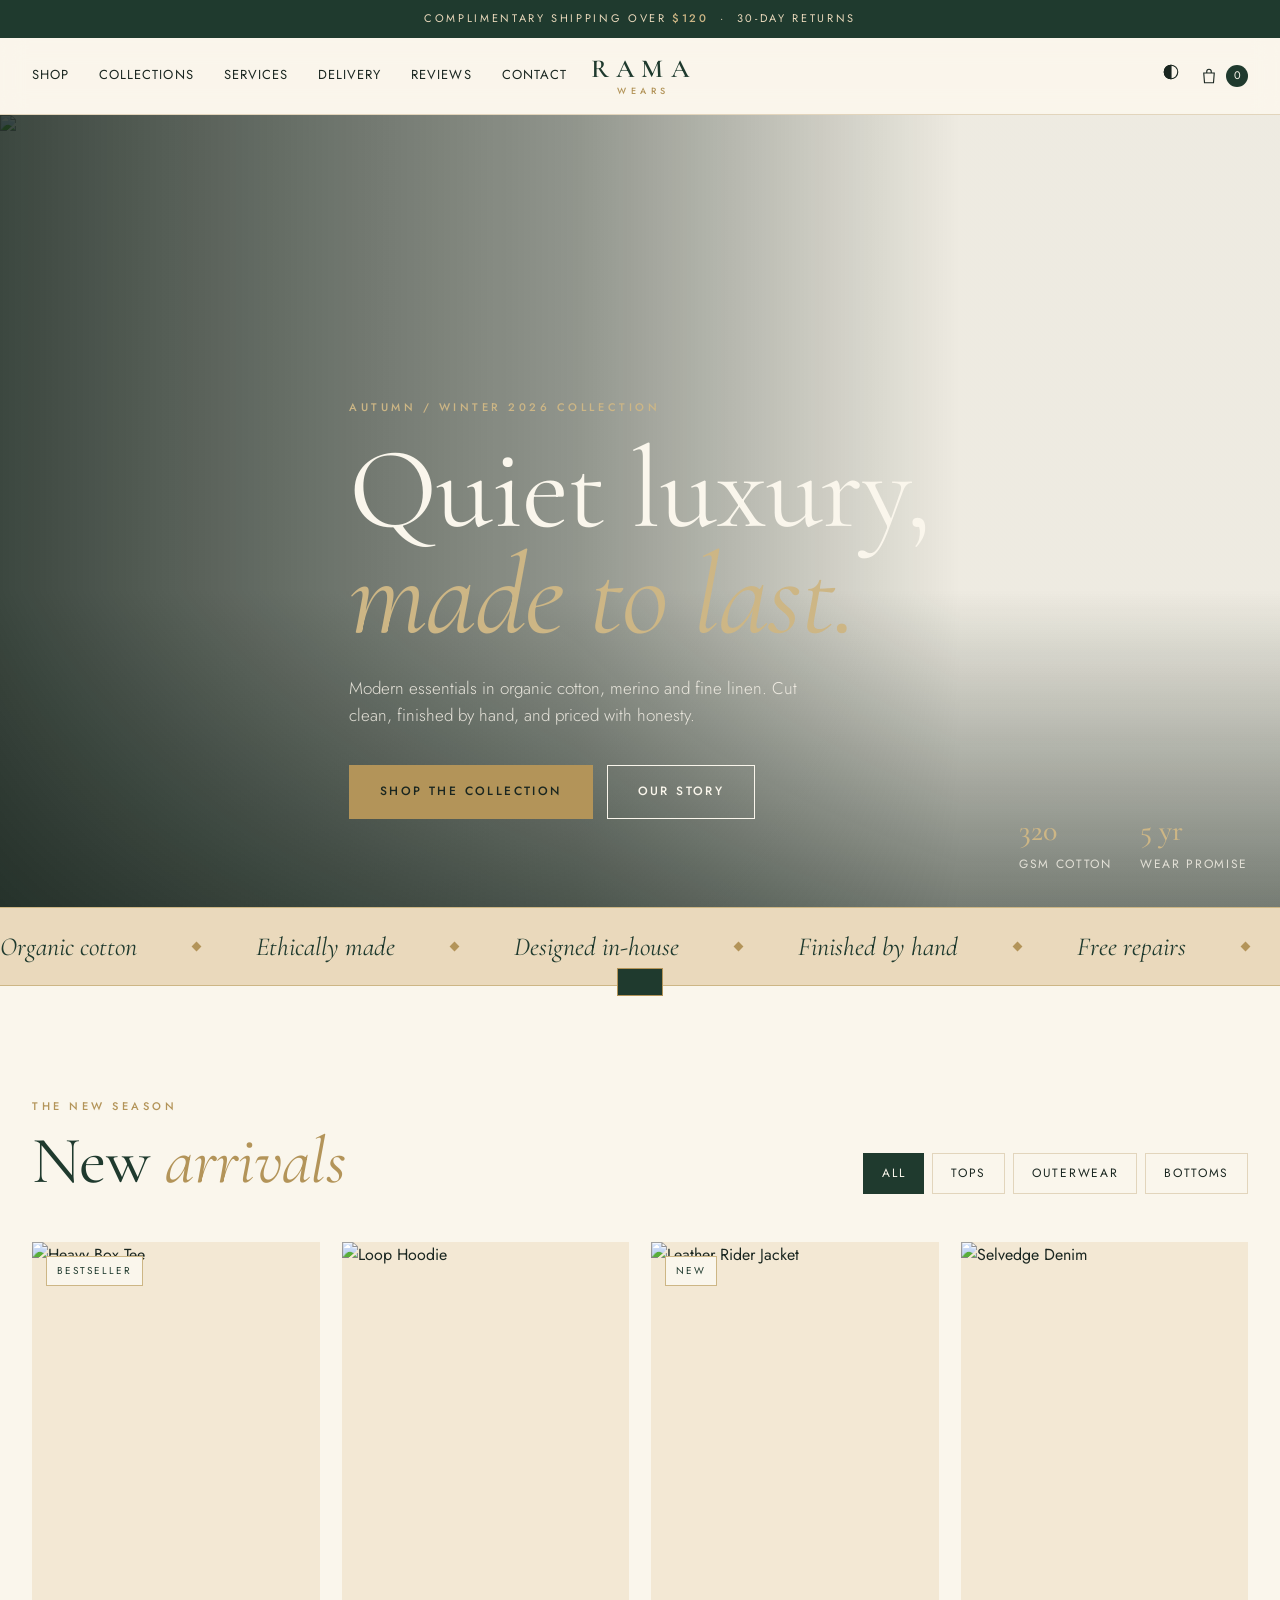
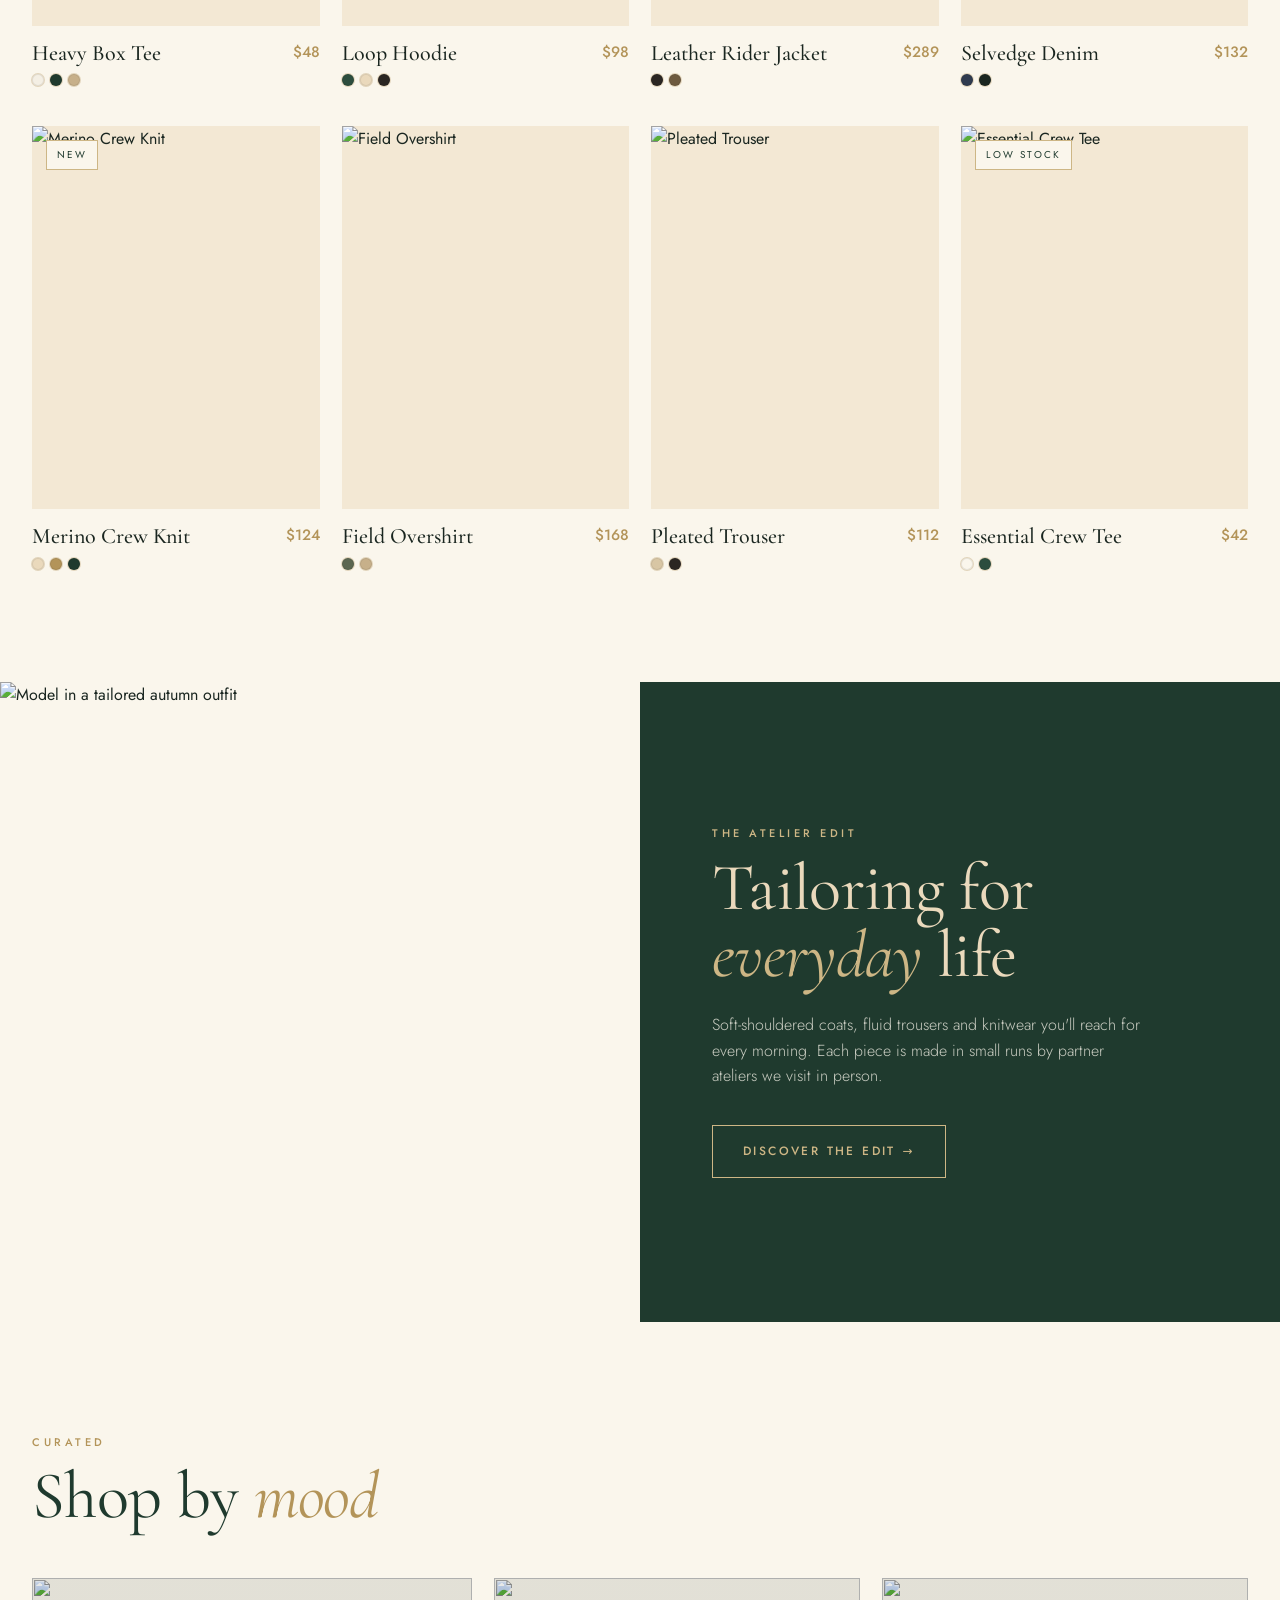
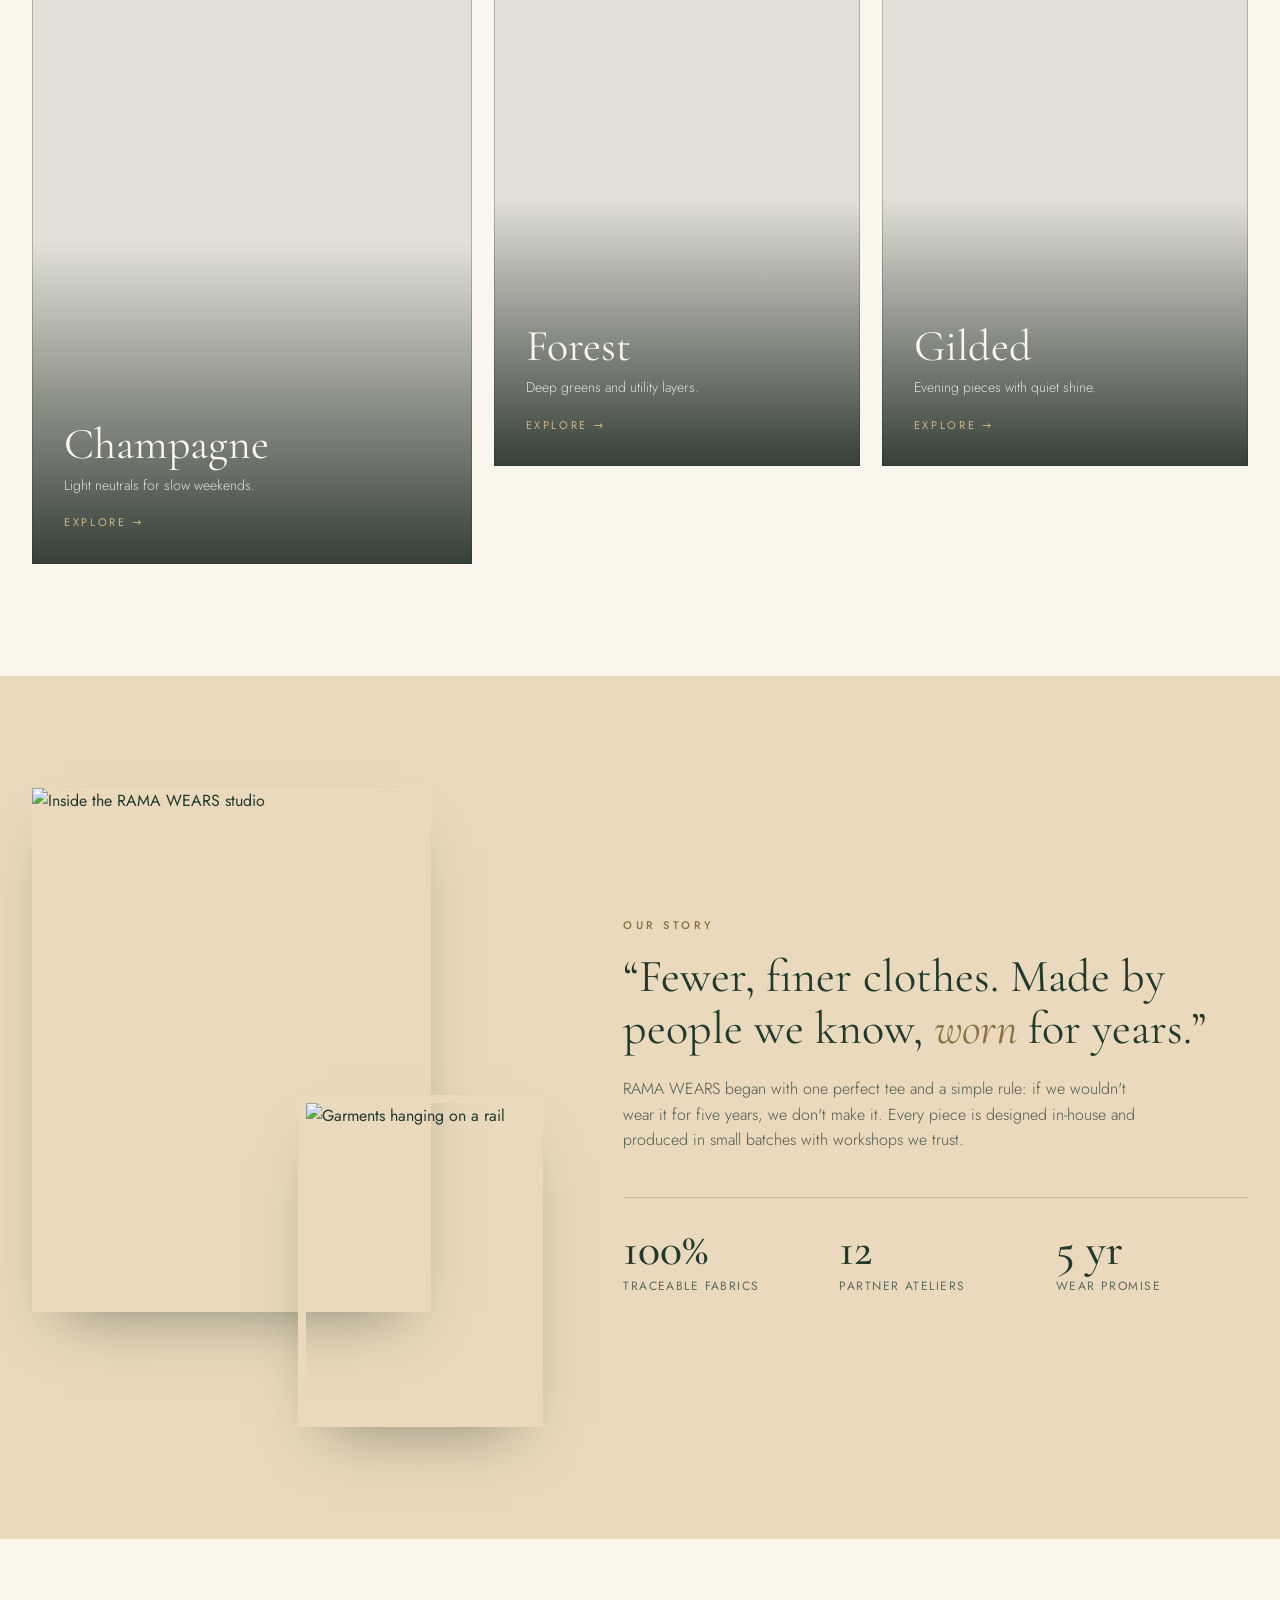
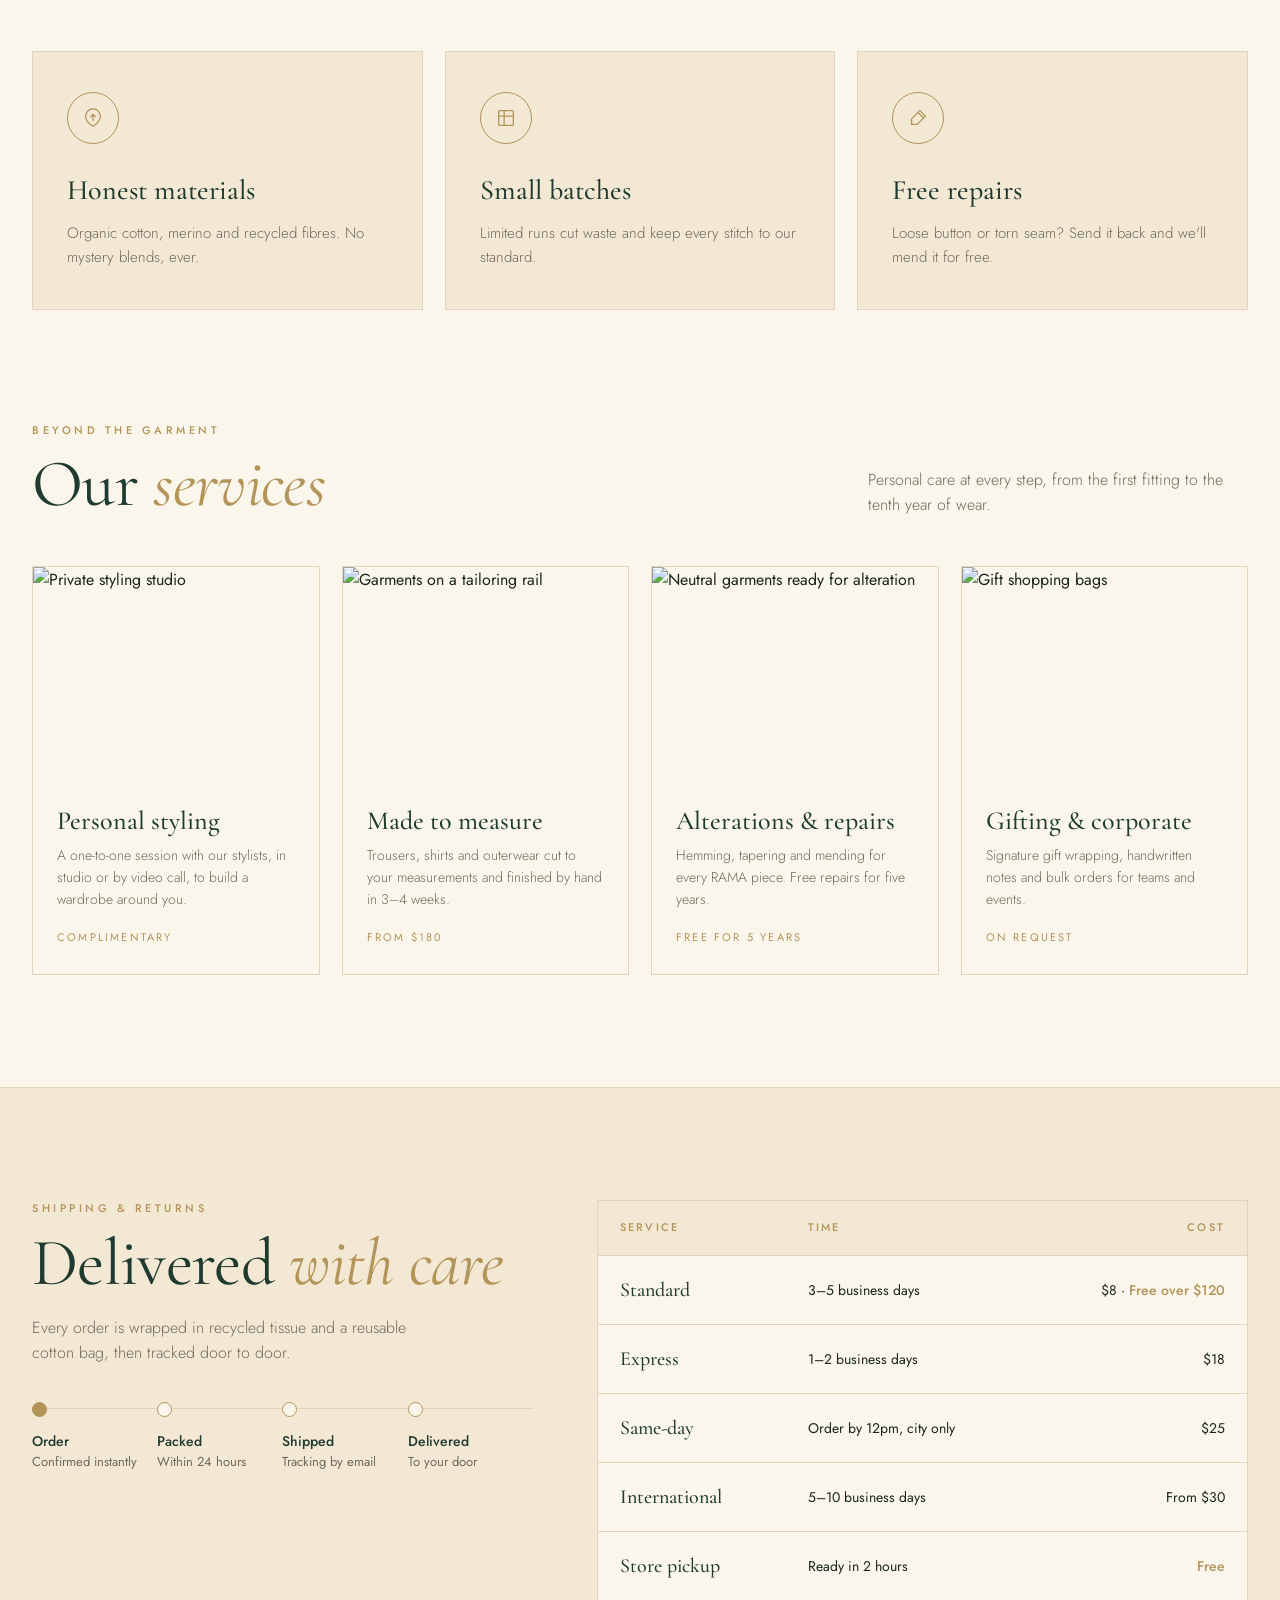
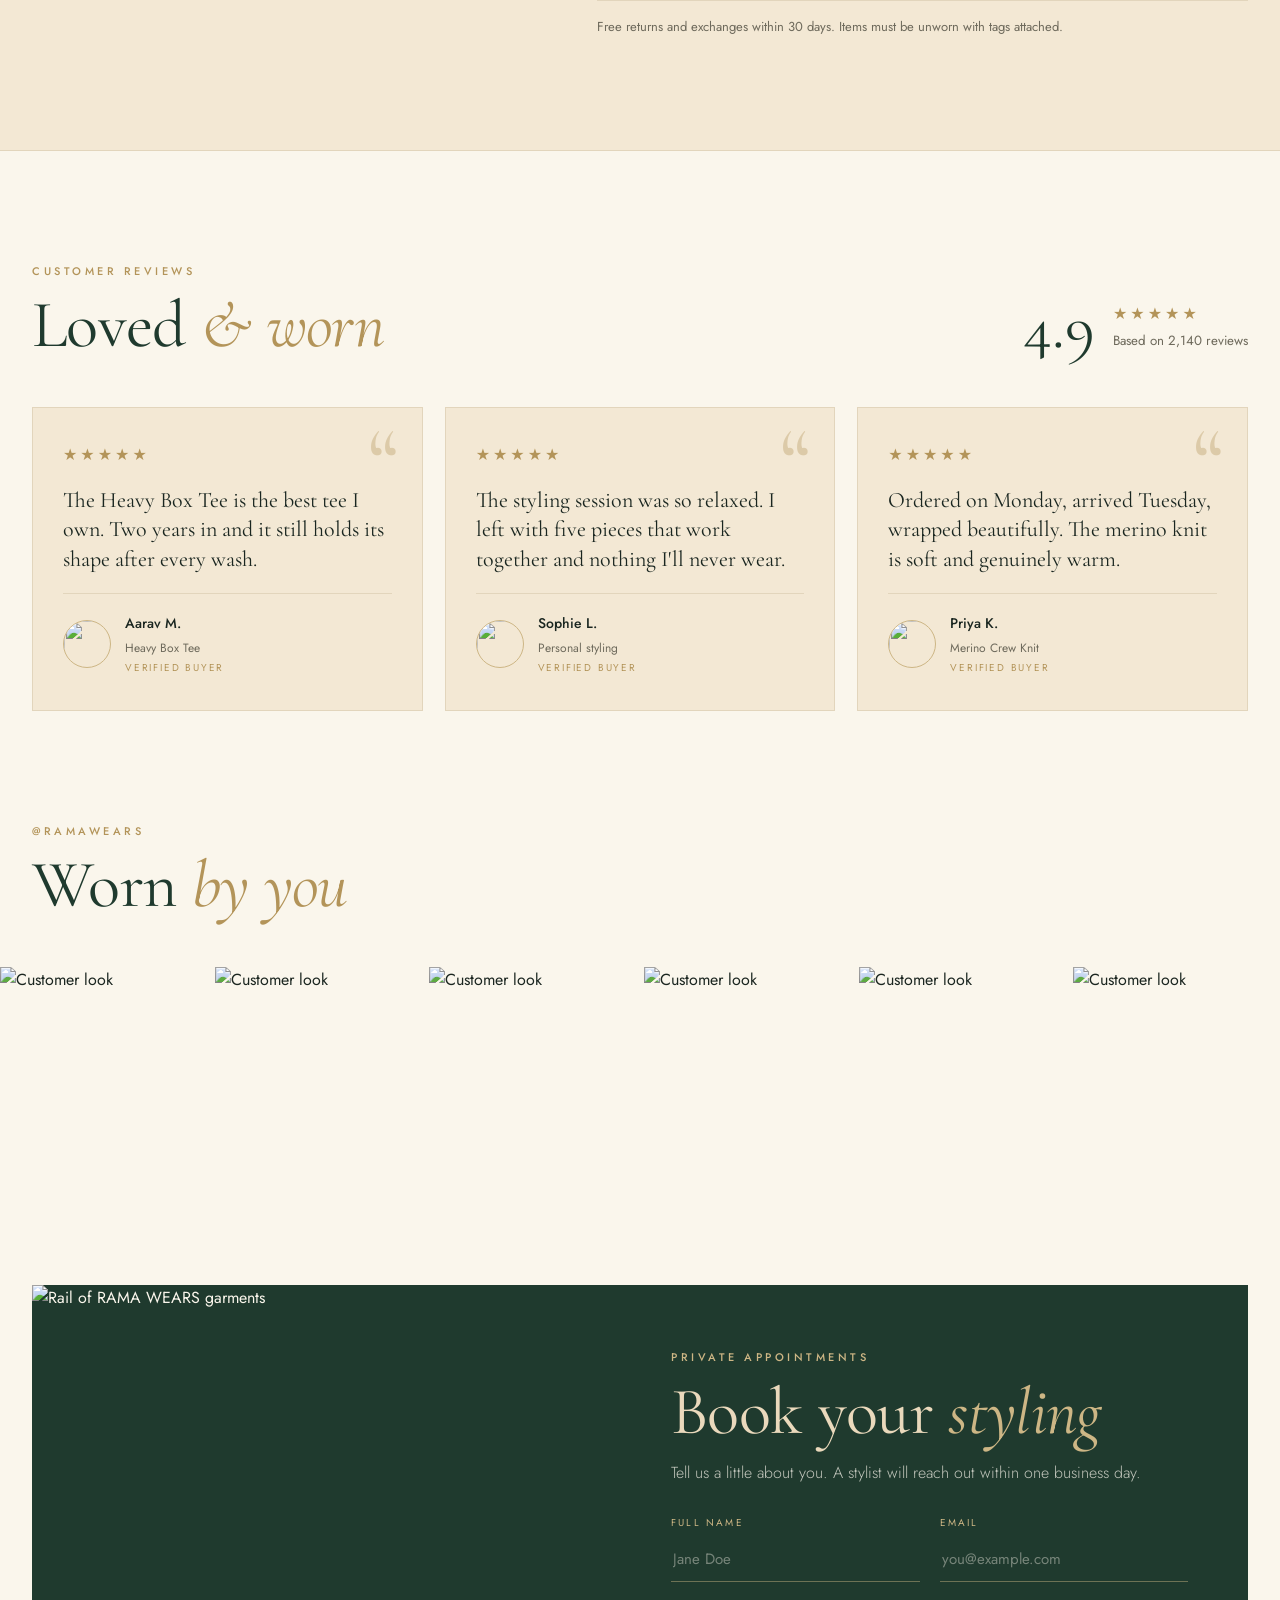
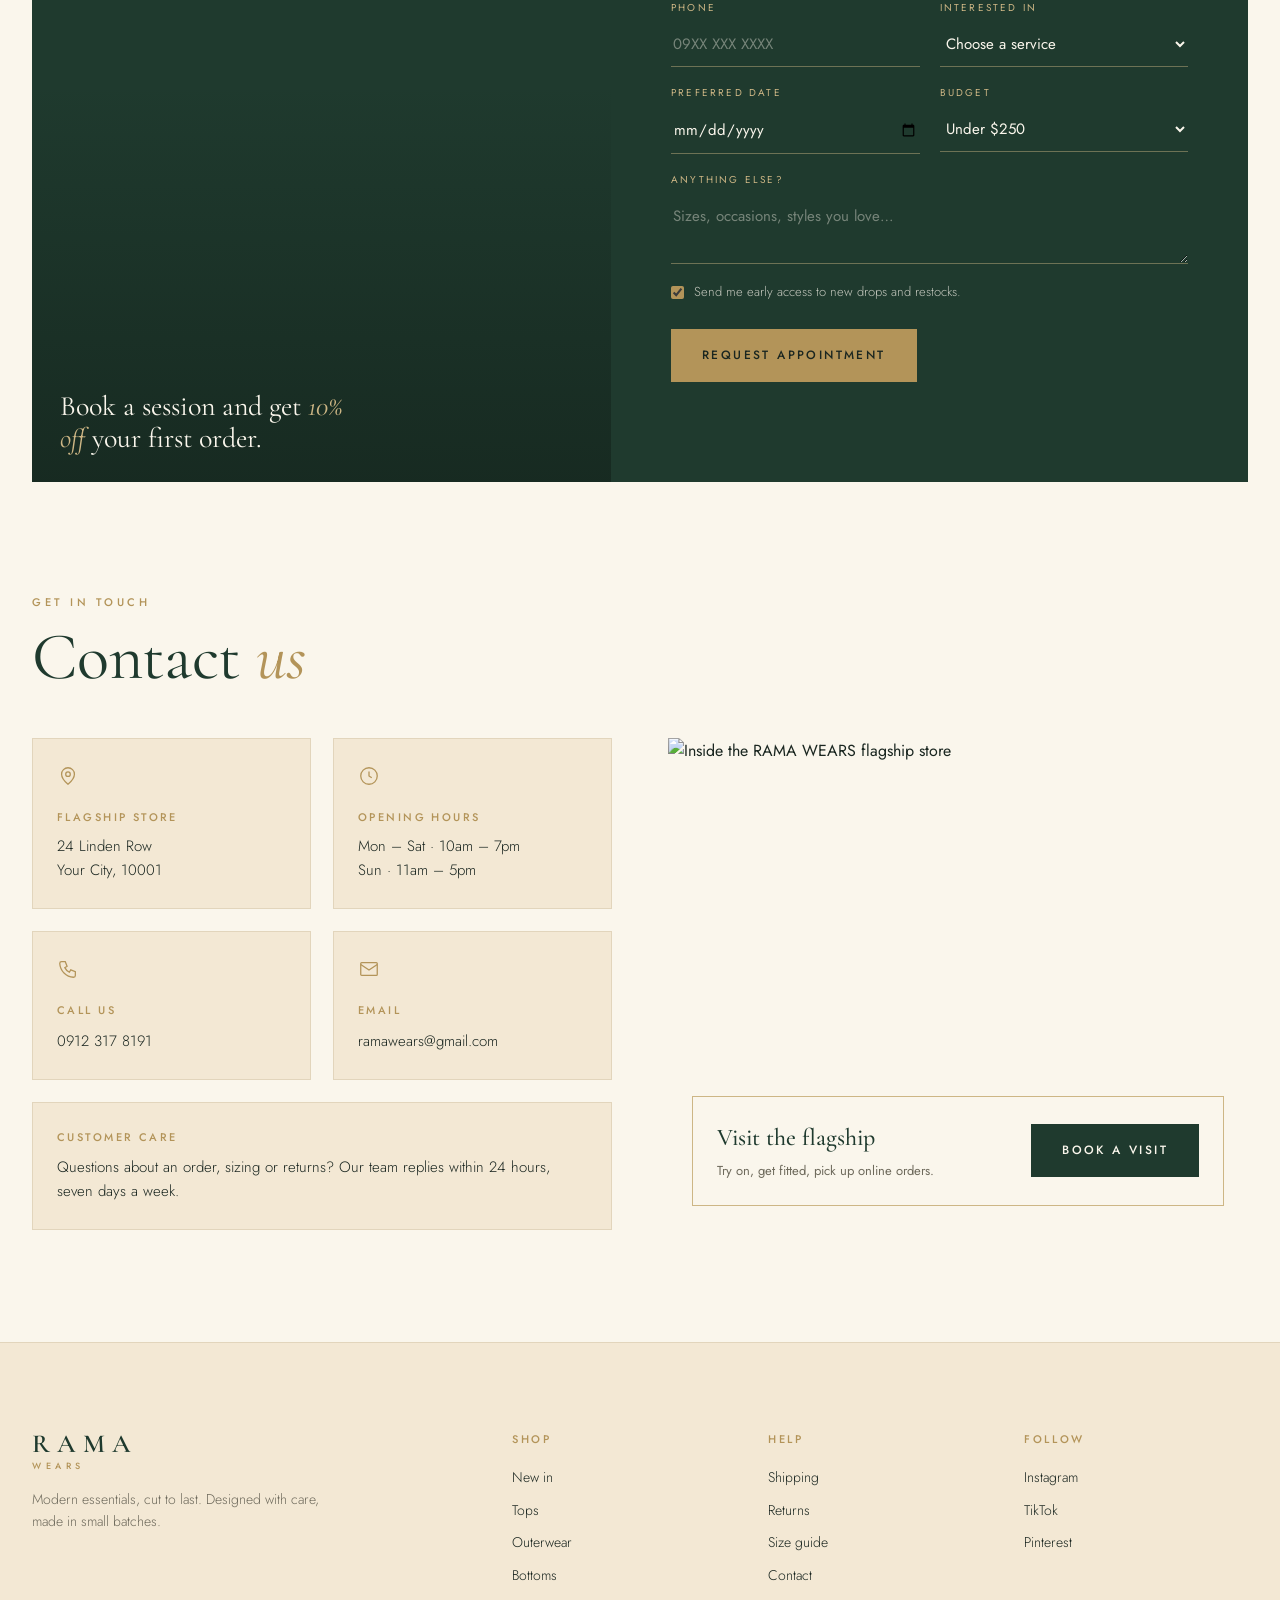
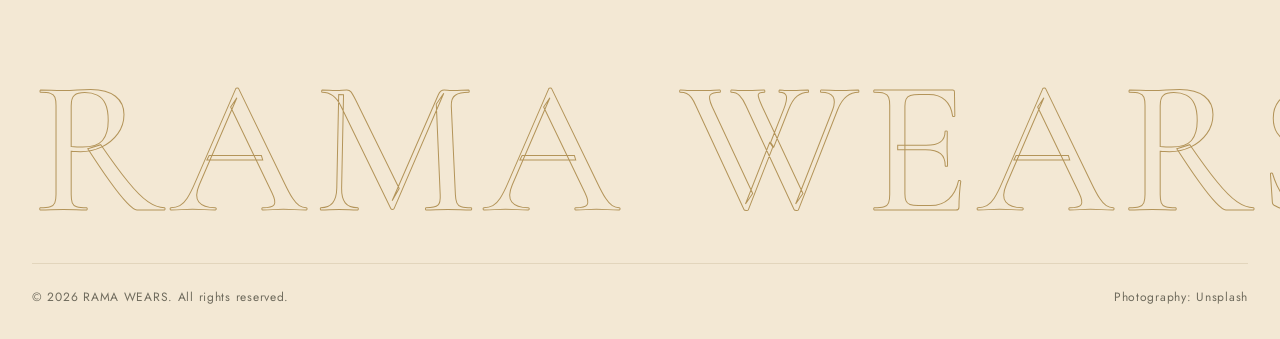
==== commit 65f7ebab: "Update contact phone number Co-Authored-By: Claude Opus 5.5 <noreply@anthropic.com>" ====
--- a/index.html
+++ b/index.html
@@ -616,7 +616,7 @@
             <div class="fgrid">
               <div class="field"><label for="lName">Full name</label><input id="lName" name="name" placeholder="Jane Doe" required autocomplete="name"></div>
               <div class="field"><label for="lEmail">Email</label><input id="lEmail" name="email" type="email" placeholder="you@example.com" required autocomplete="email"></div>
-              <div class="field"><label for="lPhone">Phone</label><input id="lPhone" name="phone" type="tel" placeholder="+1 555 000 0000" autocomplete="tel"></div>
+              <div class="field"><label for="lPhone">Phone</label><input id="lPhone" name="phone" type="tel" placeholder="09XX XXX XXXX" autocomplete="tel"></div>
               <div class="field"><label for="lService">Interested in</label>
                 <select id="lService" name="service" required>
                   <option value="">Choose a service</option>
@@ -657,7 +657,7 @@
           </div>
           <div class="ccard reveal">
             <div class="icon"><svg width="22" height="22" viewBox="0 0 24 24" fill="none" stroke="currentColor" stroke-width="1.4"><path d="M5 4h4l2 5-2.5 1.5a11 11 0 0 0 5 5L15 13l5 2v4a2 2 0 0 1-2 2A16 16 0 0 1 3 6a2 2 0 0 1 2-2z"/></svg></div>
-            <h5>Call us</h5><a href="tel:+15550000000">+1 555 000 0000</a>
+            <h5>Call us</h5><a href="tel:09123178191">0912 317 8191</a>
           </div>
           <div class="ccard reveal">
             <div class="icon"><svg width="22" height="22" viewBox="0 0 24 24" fill="none" stroke="currentColor" stroke-width="1.4"><rect x="3" y="5" width="18" height="14" rx="1"/><path d="M3 7l9 6 9-6"/></svg></div>
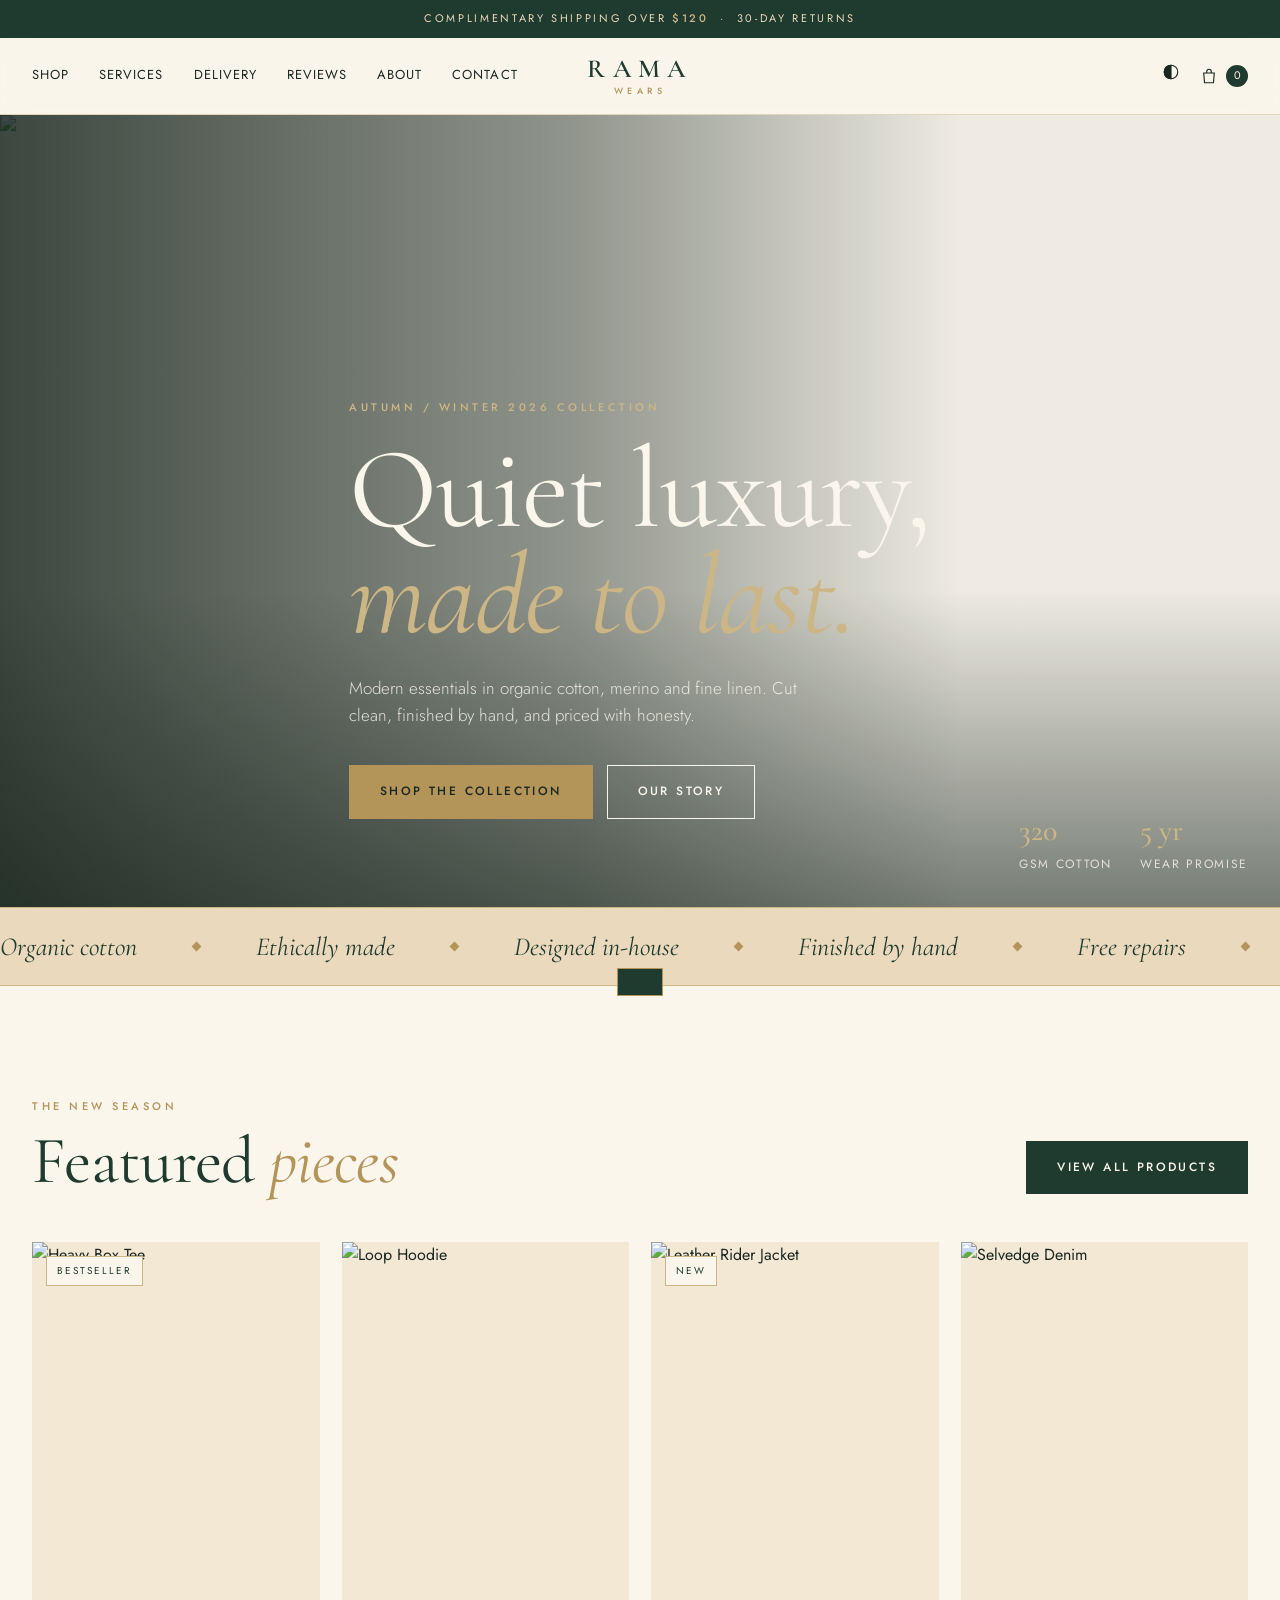
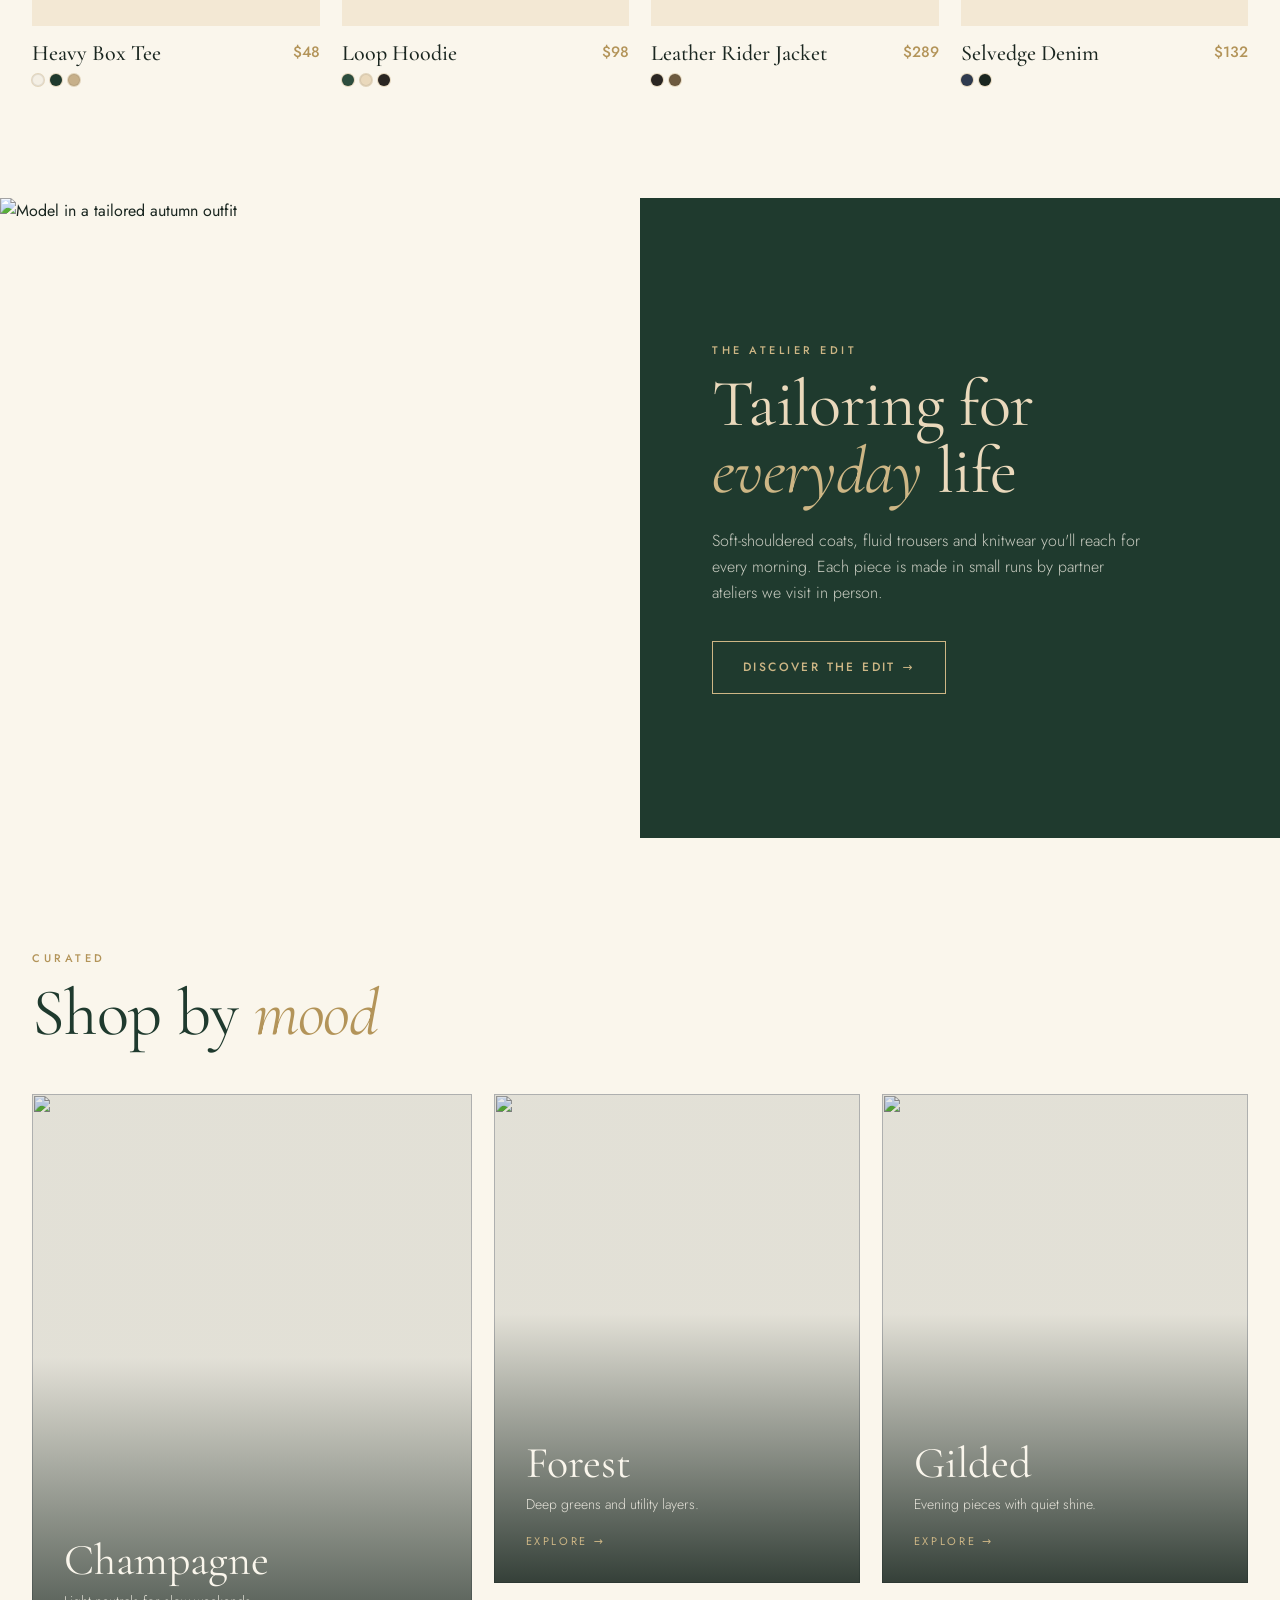
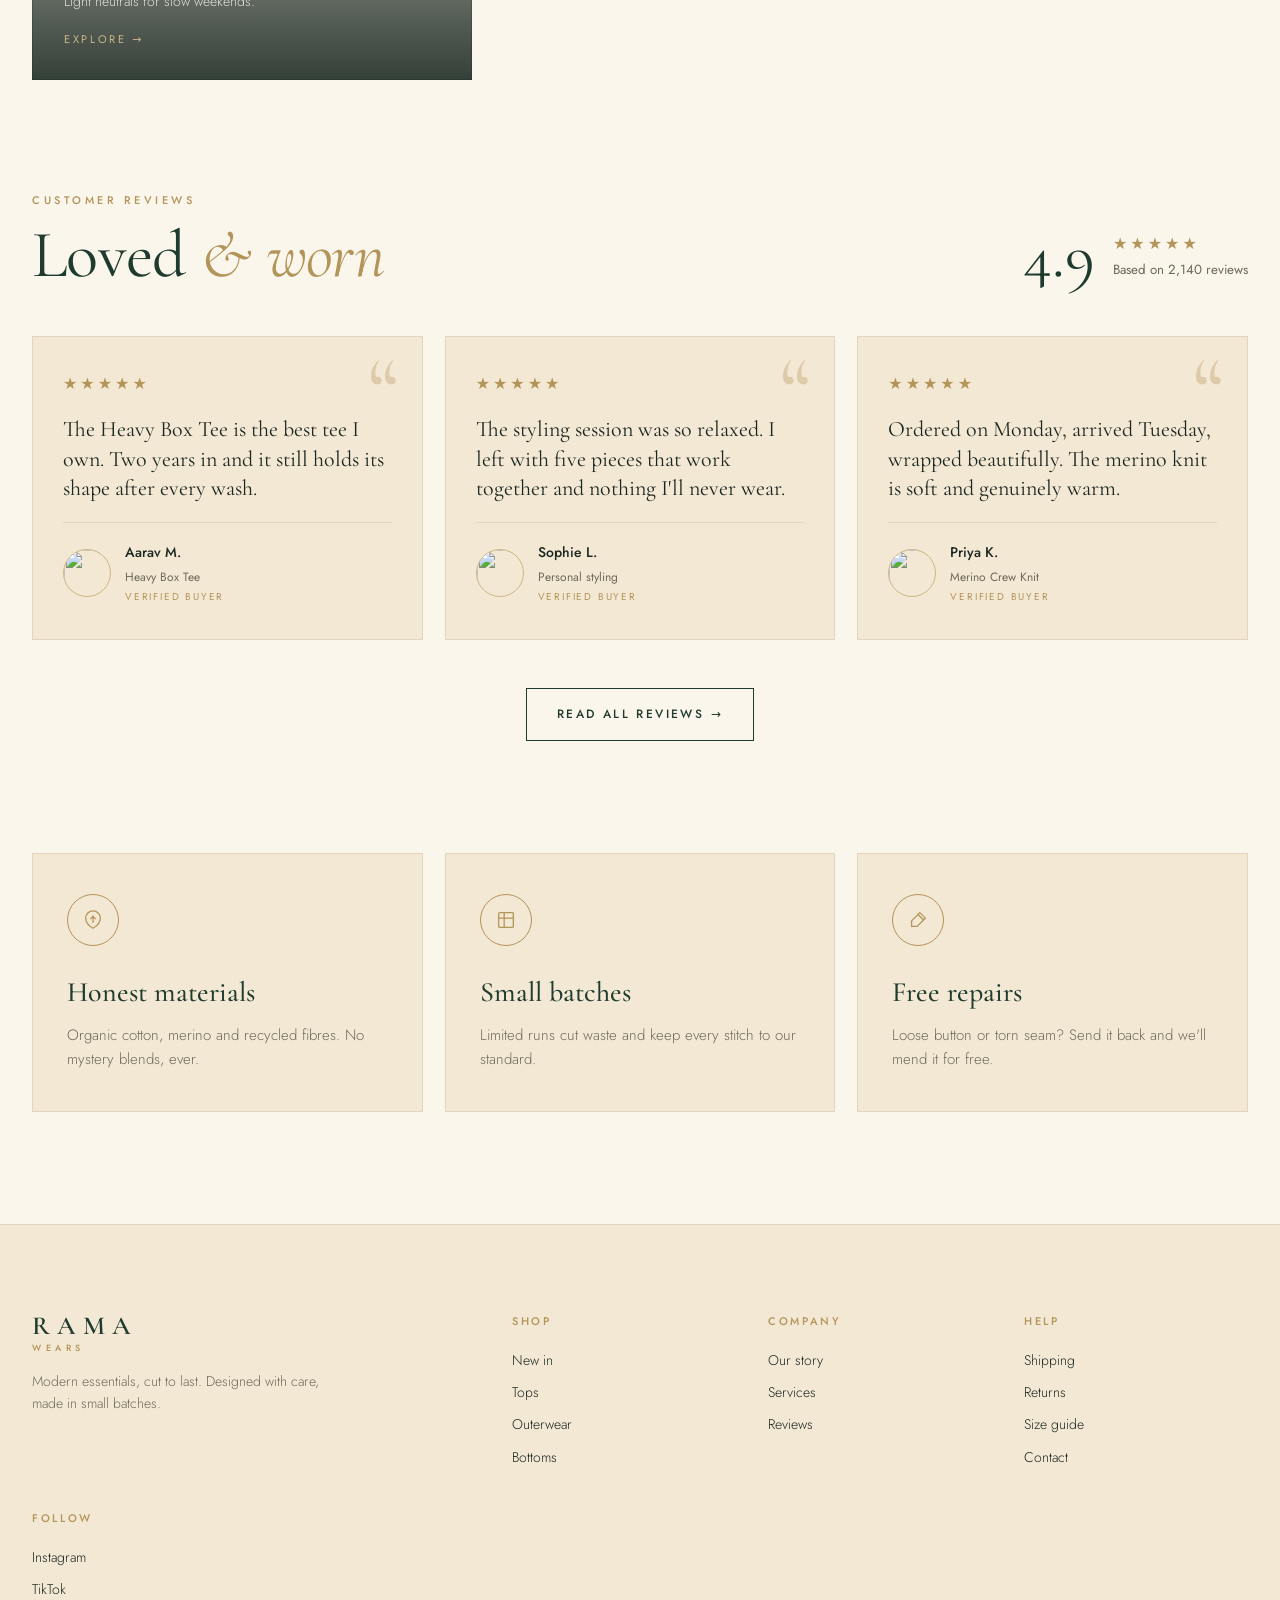
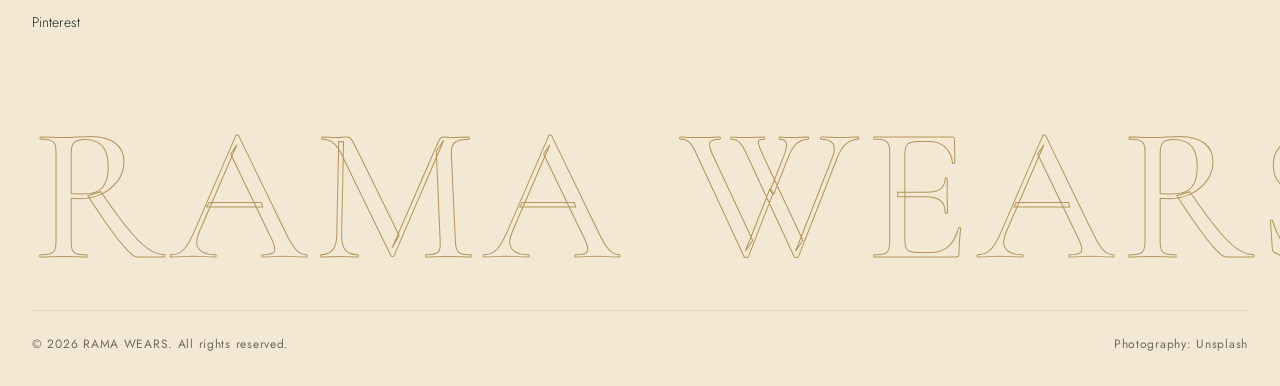
==== commit 681309fc: "Split site into separate pages Home, Shop, Services, Delivery, Reviews, About and Contact pages with" ====
--- a/index.html
+++ b/index.html
@@ -3,398 +3,29 @@
 <head>
 <meta charset="utf-8">
 <meta name="viewport" content="width=device-width, initial-scale=1">
-<title>RAMA WEARS</title>
-<meta name="description" content="RAMA WEARS — modern essentials, cut to last.">
+<title>RAMA WEARS | Modern essentials, made to last</title>
+<meta name="description" content="RAMA WEARS — quiet luxury clothing in organic cotton, merino and linen.">
 <link rel="preconnect" href="https://fonts.googleapis.com">
 <link rel="preconnect" href="https://fonts.gstatic.com" crossorigin>
 <link rel="preconnect" href="https://images.unsplash.com">
 <link href="https://fonts.googleapis.com/css2?family=Cormorant+Garamond:ital,wght@0,400;0,500;0,600;1,400;1,500&family=Jost:wght@300;400;500;600&display=swap" rel="stylesheet">
-<style>
-/* Theme: warm champagne, creamy ivory, deep forest green, muted gold */
-:root{
-  --ivory:#FAF6EC;
-  --champagne:#EAD9BC;
-  --champagne-2:#F3E8D4;
-  --forest:#1F3A2E;
-  --forest-2:#2C4D3E;
-  --gold:#B39459;
-  --gold-soft:#CDB685;
-
-  --bg:var(--ivory);
-  --surface:var(--champagne-2);
-  --ink:#1A2620;
-  --muted:#6E6A5C;
-  --line:#E2D5BC;
-  --accent:var(--gold);
-  --strong:var(--forest);
-  --on-strong:var(--ivory);
-}
-@media (prefers-color-scheme: dark){
-  :root:not([data-theme="light"]){
-    --bg:#121C17; --surface:#1A2821; --ink:#F3EADA; --muted:#A9A08C;
-    --line:#2B3B32; --accent:var(--gold-soft); --strong:var(--champagne); --on-strong:#14201A;
-  }
-}
-:root[data-theme="dark"]{
-  --bg:#121C17; --surface:#1A2821; --ink:#F3EADA; --muted:#A9A08C;
-  --line:#2B3B32; --accent:var(--gold-soft); --strong:var(--champagne); --on-strong:#14201A;
-}
-*{box-sizing:border-box;margin:0;padding:0}
-html{scroll-behavior:smooth;overflow-x:clip}
-body{background:var(--bg);color:var(--ink);font-family:Jost,system-ui,sans-serif;font-weight:400;line-height:1.6;-webkit-font-smoothing:antialiased;overflow-x:clip}
-img{display:block;max-width:100%}
-a{color:inherit;text-decoration:none}
-button{font:inherit;color:inherit;background:none;border:0;cursor:pointer}
-.wrap{max-width:1320px;margin:0 auto;padding:0 32px}
-.serif{font-family:"Cormorant Garamond",serif}
-.eyebrow{font-size:11px;letter-spacing:.32em;text-transform:uppercase;color:var(--accent);font-weight:500}
-
-/* announcement */
-.bar{background:var(--forest);color:var(--champagne);font-size:11px;letter-spacing:.24em;text-transform:uppercase;text-align:center;padding:10px 16px}
-.bar b{color:var(--gold-soft);font-weight:500}
-
-/* header */
-header{position:sticky;top:0;z-index:40;background:color-mix(in srgb,var(--bg) 90%,transparent);backdrop-filter:blur(12px);border-bottom:1px solid var(--line)}
-.nav{display:grid;grid-template-columns:1fr auto 1fr;align-items:center;height:76px;gap:24px}
-.logo{font-family:"Cormorant Garamond",serif;font-weight:600;font-size:26px;letter-spacing:.28em;text-align:center;color:var(--strong);line-height:1}
-.logo small{display:block;font-family:Jost,sans-serif;font-size:9px;letter-spacing:.5em;color:var(--accent);margin-top:4px;font-weight:500}
-.links{display:flex;gap:30px;font-size:13px;letter-spacing:.08em;text-transform:uppercase}
-.links a{position:relative;padding:4px 0}
-.links a::after{content:"";position:absolute;left:0;bottom:0;height:1px;width:0;background:var(--accent);transition:width .3s}
-.links a:hover::after{width:100%}
-.actions{display:flex;gap:20px;align-items:center;justify-content:flex-end;font-size:13px;letter-spacing:.08em;text-transform:uppercase}
-.cart-btn{display:flex;gap:8px;align-items:center}
-.count{display:inline-grid;place-items:center;min-width:22px;height:22px;border-radius:11px;background:var(--strong);color:var(--on-strong);font-size:11px;padding:0 6px;letter-spacing:0}
-.menu-btn{display:none}
-
-/* hero */
-.hero{position:relative;min-height:min(88vh,820px);display:grid;align-items:end;overflow:hidden;color:var(--ivory)}
-.hero>img{position:absolute;inset:0;width:100%;height:100%;object-fit:cover;object-position:center 30%;transform:scale(1.04);animation:zoom 14s ease-out forwards}
-@keyframes zoom{to{transform:scale(1)}}
-.hero::after{content:"";position:absolute;inset:0;background:linear-gradient(90deg,rgba(18,32,25,.82) 0%,rgba(18,32,25,.45) 45%,rgba(18,32,25,.05) 75%),linear-gradient(0deg,rgba(18,32,25,.55),transparent 40%)}
-.hero-inner{position:relative;z-index:1;padding:96px 0 88px}
-.hero .eyebrow{color:var(--gold-soft)}
-h1{font-family:"Cormorant Garamond",serif;font-weight:400;font-size:clamp(56px,9vw,132px);line-height:.92;letter-spacing:-.01em;margin:20px 0 26px;max-width:820px}
-h1 em{color:var(--gold-soft)}
-.lede{max-width:460px;font-size:17px;font-weight:300;color:rgba(250,246,236,.85)}
-.cta{display:flex;gap:14px;margin-top:36px;flex-wrap:wrap}
-.btn{display:inline-flex;align-items:center;gap:10px;padding:16px 30px;font-size:12px;letter-spacing:.2em;text-transform:uppercase;font-weight:500;border:1px solid currentColor;transition:background .3s,color .3s,border-color .3s,transform .3s}
-.btn:hover{transform:translateY(-2px)}
-.btn.gold{background:var(--gold);border-color:var(--gold);color:#1A2620}
-.btn.gold:hover{background:var(--gold-soft);border-color:var(--gold-soft)}
-.btn.line-light{color:var(--ivory)}
-.btn.line-light:hover{background:var(--ivory);color:var(--forest)}
-.btn.solid{background:var(--strong);border-color:var(--strong);color:var(--on-strong)}
-.btn.solid:hover{background:var(--accent);border-color:var(--accent);color:#1A2620}
-.hero-foot{position:absolute;right:32px;bottom:32px;z-index:1;display:flex;gap:28px;font-size:12px;letter-spacing:.14em;text-transform:uppercase;color:rgba(250,246,236,.8)}
-.hero-foot b{display:block;font-family:"Cormorant Garamond",serif;font-size:30px;letter-spacing:0;color:var(--gold-soft);font-weight:500;text-transform:none}
-
-/* marquee */
-.marquee{background:var(--champagne);color:var(--forest);overflow:hidden;white-space:nowrap;padding:18px 0;border-block:1px solid var(--gold-soft)}
-.marquee-track{display:inline-flex;gap:56px;animation:slide 36s linear infinite;font-family:"Cormorant Garamond",serif;font-style:italic;font-size:26px}
-.marquee-track span{display:inline-flex;gap:56px;align-items:center}
-.marquee-track i{width:7px;height:7px;transform:rotate(45deg);background:var(--gold);display:inline-block}
-@keyframes slide{to{transform:translateX(-50%)}}
-@media (prefers-reduced-motion:reduce){.marquee-track,.hero>img{animation:none}}
-
-/* sections */
-section{padding:112px 0;scroll-margin-top:76px}
-.sec-head{display:flex;justify-content:space-between;align-items:end;gap:24px;margin-bottom:48px;flex-wrap:wrap}
-h2{font-family:"Cormorant Garamond",serif;font-weight:400;font-size:clamp(40px,5.2vw,72px);line-height:1;letter-spacing:-.01em;margin-top:12px;color:var(--strong)}
-h2 em{color:var(--accent)}
-
-/* filters */
-.filters{display:flex;gap:8px;flex-wrap:wrap}
-.chip{padding:10px 18px;border:1px solid var(--line);font-size:12px;letter-spacing:.14em;text-transform:uppercase;transition:.25s}
-.chip:hover{border-color:var(--accent)}
-.chip[aria-pressed="true"]{background:var(--strong);color:var(--on-strong);border-color:var(--strong)}
-
-/* products */
-.grid{display:grid;grid-template-columns:repeat(4,1fr);gap:40px 22px}
-.card{display:flex;flex-direction:column;gap:14px}
-.thumb{position:relative;aspect-ratio:3/4;overflow:hidden;background:var(--surface)}
-.thumb img{width:100%;height:100%;object-fit:cover;transition:transform .8s cubic-bezier(.2,.7,.2,1),opacity .6s}
-.thumb img.alt{position:absolute;inset:0;opacity:0}
-.card:hover .thumb img{transform:scale(1.05)}
-.card:hover .thumb img.alt{opacity:1}
-.badge{position:absolute;top:14px;left:14px;z-index:2;background:var(--ivory);color:var(--forest);font-size:10px;letter-spacing:.2em;text-transform:uppercase;padding:6px 10px;border:1px solid var(--gold-soft)}
-.add{position:absolute;left:14px;right:14px;bottom:14px;z-index:2;padding:14px;background:var(--forest);color:var(--ivory);font-size:11px;letter-spacing:.2em;text-transform:uppercase;opacity:0;transform:translateY(10px);transition:.3s}
-.add:hover{background:var(--gold);color:#1A2620}
-.card:hover .add,.add:focus-visible{opacity:1;transform:none}
-.meta{display:flex;justify-content:space-between;gap:12px}
-.meta .name{font-family:"Cormorant Garamond",serif;font-size:22px;line-height:1.2;font-weight:500}
-.meta small{display:block;color:var(--muted);font-size:12px;letter-spacing:.06em}
-.price{font-size:15px;color:var(--accent);font-weight:500;white-space:nowrap}
-.swatches{display:flex;gap:6px;margin-top:8px}
-.swatches i{width:12px;height:12px;border-radius:50%;box-shadow:0 0 0 1px var(--line),inset 0 0 0 1px rgba(0,0,0,.08)}
-
-/* editorial split */
-.split{display:grid;grid-template-columns:1fr 1fr;min-height:640px}
-.split .pic{position:relative;overflow:hidden}
-.split .pic img{position:absolute;inset:0;width:100%;height:100%;object-fit:cover}
-.split .txt{background:var(--forest);color:var(--ivory);padding:88px 72px;display:flex;flex-direction:column;justify-content:center}
-.split .txt h2{color:var(--champagne)}
-.split .txt h2 em{color:var(--gold-soft)}
-.split .txt p{color:rgba(250,246,236,.78);font-weight:300;margin:24px 0 36px;max-width:440px}
-.split .txt .btn{align-self:flex-start;color:var(--gold-soft)}
-.split .txt .btn:hover{background:var(--gold-soft);color:var(--forest);border-color:var(--gold-soft)}
-
-/* collections */
-.collections{display:grid;grid-template-columns:1.2fr 1fr 1fr;gap:22px}
-.coll{position:relative;aspect-ratio:3/4;overflow:hidden;color:var(--ivory);padding:32px;display:flex;flex-direction:column;justify-content:flex-end}
-.coll img{position:absolute;inset:0;width:100%;height:100%;object-fit:cover;transition:transform .9s cubic-bezier(.2,.7,.2,1)}
-.coll:hover img{transform:scale(1.06)}
-.coll::after{content:"";position:absolute;inset:0;background:linear-gradient(0deg,rgba(18,32,25,.85),rgba(18,32,25,.1) 55%)}
-.coll::before{content:"";position:absolute;inset:14px;border:1px solid rgba(205,182,133,.0);transition:border-color .4s;z-index:2;pointer-events:none}
-.coll:hover::before{border-color:rgba(205,182,133,.7)}
-.coll>*:not(img){position:relative;z-index:1}
-.coll h3{font-family:"Cormorant Garamond",serif;font-size:44px;line-height:1;font-weight:400}
-.coll p{font-size:14px;font-weight:300;opacity:.85;margin-top:8px}
-.coll .arrow{margin-top:18px;font-size:11px;letter-spacing:.24em;text-transform:uppercase;color:var(--gold-soft)}
-
-/* story */
-.story{background:var(--champagne);color:var(--forest)}
-.story-grid{display:grid;grid-template-columns:.9fr 1.1fr;gap:80px;align-items:center}
-.story-pics{position:relative;aspect-ratio:4/5}
-.story-pics img{position:absolute;object-fit:cover;box-shadow:0 30px 60px -30px rgba(31,58,46,.5)}
-.story-pics .a{inset:0 22% 18% 0;width:78%;height:82%}
-.story-pics .b{right:0;bottom:0;width:48%;height:52%;border:8px solid var(--champagne)}
-.story blockquote{font-family:"Cormorant Garamond",serif;font-size:clamp(32px,3.6vw,50px);line-height:1.12;margin-top:16px}
-.story blockquote em{color:#8C7240}
-.story p{color:#4C5A50;margin-top:22px;max-width:520px;font-weight:300}
-.story .eyebrow{color:#8C7240}
-.stats{display:grid;grid-template-columns:repeat(3,1fr);gap:24px;margin-top:44px;border-top:1px solid rgba(31,58,46,.2);padding-top:28px}
-.stats b{display:block;font-family:"Cormorant Garamond",serif;font-size:46px;line-height:1;font-weight:500}
-.stats span{font-size:12px;letter-spacing:.12em;text-transform:uppercase;color:#5D6A60}
-
-/* values */
-.values{display:grid;grid-template-columns:repeat(3,1fr);gap:22px}
-.value{background:var(--surface);padding:40px 34px;border:1px solid var(--line);position:relative}
-.value .icon{width:52px;height:52px;border:1px solid var(--accent);border-radius:50%;display:grid;place-items:center;color:var(--accent);margin-bottom:24px}
-.value h4{font-family:"Cormorant Garamond",serif;font-size:28px;font-weight:500;margin-bottom:8px;color:var(--strong)}
-.value p{color:var(--muted);font-size:15px;font-weight:300}
-
-/* lookbook */
-.look{display:grid;grid-template-columns:repeat(6,1fr);gap:8px}
-.look a{position:relative;aspect-ratio:1;overflow:hidden}
-.look img{width:100%;height:100%;object-fit:cover;transition:transform .6s,filter .6s;filter:saturate(.9)}
-.look a:hover img{transform:scale(1.08);filter:saturate(1.05)}
-
-/* newsletter */
-.news{position:relative;overflow:hidden;background:var(--forest);color:var(--ivory);padding:80px 64px;display:grid;grid-template-columns:1fr 1fr;gap:48px;align-items:center}
-.news::before{content:"";position:absolute;right:-120px;top:-120px;width:360px;height:360px;border:1px solid rgba(205,182,133,.35);border-radius:50%}
-.news::after{content:"";position:absolute;right:-60px;top:-60px;width:240px;height:240px;border:1px solid rgba(205,182,133,.2);border-radius:50%}
-.news h2{color:var(--champagne)}
-.news h2 em{color:var(--gold-soft)}
-.news>*{position:relative;z-index:1}
-.news form{display:flex;gap:0;flex-wrap:wrap;border-bottom:1px solid var(--gold-soft)}
-.news input{flex:1;min-width:180px;padding:16px 4px;border:0;background:transparent;color:var(--ivory);font:inherit;font-size:16px}
-.news input::placeholder{color:rgba(250,246,236,.5)}
-.news input:focus{outline:none}
-.news form:focus-within{border-color:var(--ivory)}
-.news button{color:var(--gold-soft);font-size:12px;letter-spacing:.22em;text-transform:uppercase;padding:0 4px}
-.news .msg{font-size:14px;color:var(--gold-soft);margin-top:14px;min-height:22px}
-
-/* services */
-.services{display:grid;grid-template-columns:repeat(4,1fr);gap:22px}
-.svc{display:flex;flex-direction:column;background:var(--bg);border:1px solid var(--line);transition:border-color .3s,transform .3s}
-.svc:hover{border-color:var(--accent);transform:translateY(-4px)}
-.svc .ph{aspect-ratio:4/3;overflow:hidden}
-.svc .ph img{width:100%;height:100%;object-fit:cover;transition:transform .8s}
-.svc:hover .ph img{transform:scale(1.06)}
-.svc .body{padding:26px 24px 28px;display:flex;flex-direction:column;gap:8px;flex:1}
-.svc h4{font-family:"Cormorant Garamond",serif;font-size:26px;font-weight:500;color:var(--strong);line-height:1.1}
-.svc p{color:var(--muted);font-size:14px;font-weight:300;flex:1}
-.svc .from{font-size:11px;letter-spacing:.2em;text-transform:uppercase;color:var(--accent);margin-top:10px}
-
-/* delivery */
-.delivery{background:var(--surface);border-block:1px solid var(--line)}
-.del-grid{display:grid;grid-template-columns:1fr 1.3fr;gap:64px;align-items:start}
-.del-grid>*,.contact-grid>*{min-width:0}
-.del-intro p{color:var(--muted);font-weight:300;margin-top:18px;max-width:420px}
-.steps{display:flex;gap:0;margin-top:36px}
-.step{flex:1;position:relative;padding-top:28px;font-size:13px;color:var(--muted)}
-.step::before{content:"";position:absolute;top:6px;left:0;right:0;height:1px;background:var(--line)}
-.step::after{content:"";position:absolute;top:0;left:0;width:13px;height:13px;border-radius:50%;background:var(--bg);border:1px solid var(--accent)}
-.step:first-child::after{background:var(--accent)}
-.step b{display:block;color:var(--strong);font-weight:500;font-size:14px}
-.rates{width:100%;border-collapse:collapse;background:var(--bg);border:1px solid var(--line)}
-.rates th,.rates td{padding:18px 22px;text-align:left;border-bottom:1px solid var(--line);font-size:14px}
-.rates th{font-size:11px;letter-spacing:.2em;text-transform:uppercase;color:var(--accent);font-weight:500;background:var(--surface)}
-.rates td:first-child{font-family:"Cormorant Garamond",serif;font-size:20px;font-weight:500;color:var(--strong)}
-.rates td:last-child{text-align:right;white-space:nowrap}
-.rates th:last-child{text-align:right}
-.rates tr:last-child td{border-bottom:0}
-.free{color:var(--accent);font-weight:500}
-.del-note{font-size:13px;color:var(--muted);margin-top:16px}
-
-/* reviews */
-.rev-top{display:flex;align-items:center;gap:18px;flex-wrap:wrap}
-.rev-score{font-family:"Cormorant Garamond",serif;font-size:64px;line-height:1;color:var(--strong)}
-.stars{color:var(--accent);letter-spacing:3px;font-size:16px}
-.reviews{display:grid;grid-template-columns:repeat(3,1fr);gap:22px}
-.rev{background:var(--surface);border:1px solid var(--line);padding:34px 30px;display:flex;flex-direction:column;gap:18px;position:relative}
-.rev::before{content:"“";position:absolute;top:6px;right:22px;font-family:"Cormorant Garamond",serif;font-size:96px;line-height:1;color:var(--accent);opacity:.35}
-.rev q{font-family:"Cormorant Garamond",serif;font-size:22px;line-height:1.35;quotes:none;flex:1}
-.who{display:flex;align-items:center;gap:14px;border-top:1px solid var(--line);padding-top:18px}
-.who img{width:48px;height:48px;border-radius:50%;object-fit:cover;border:1px solid var(--gold-soft)}
-.who b{display:block;font-weight:500;font-size:14px}
-.who small{color:var(--muted);font-size:12px}
-.verified{font-size:10px;letter-spacing:.18em;text-transform:uppercase;color:var(--accent)}
-
-/* lead form */
-.lead{display:grid;grid-template-columns:1fr 1.1fr;background:var(--forest);color:var(--ivory);overflow:hidden}
-.lead .pic{position:relative;min-height:560px}
-.lead .pic img{position:absolute;inset:0;width:100%;height:100%;object-fit:cover}
-.lead .pic::after{content:"";position:absolute;inset:0;background:linear-gradient(0deg,rgba(18,32,25,.6),transparent 50%)}
-.lead .pic .perk{position:absolute;left:28px;bottom:28px;z-index:1;font-family:"Cormorant Garamond",serif;font-size:28px;line-height:1.15;max-width:300px}
-.lead .pic .perk em{color:var(--gold-soft)}
-.lead .form-side{padding:64px 60px;position:relative}
-.lead h2{color:var(--champagne)}
-.lead h2 em{color:var(--gold-soft)}
-.lead .sub{color:rgba(250,246,236,.75);font-weight:300;margin:14px 0 30px}
-.fgrid{display:grid;grid-template-columns:1fr 1fr;gap:18px 20px}
-.field{display:flex;flex-direction:column;gap:6px}
-.field.full{grid-column:1/-1}
-.field label{font-size:10px;letter-spacing:.22em;text-transform:uppercase;color:var(--gold-soft)}
-.field input,.field select,.field textarea{background:transparent;border:0;border-bottom:1px solid rgba(205,182,133,.45);padding:10px 2px;color:var(--ivory);font:inherit;font-size:15px;border-radius:0}
-.field select option{color:#1A2620}
-.field textarea{resize:vertical;min-height:70px}
-.field input:focus,.field select:focus,.field textarea:focus{outline:none;border-color:var(--ivory)}
-.field input::placeholder,.field textarea::placeholder{color:rgba(250,246,236,.4)}
-.field.bad input,.field.bad select{border-color:#E0896B}
-.check{display:flex;gap:10px;align-items:flex-start;font-size:13px;color:rgba(250,246,236,.75);font-weight:300}
-.check input{accent-color:var(--gold);margin-top:4px}
-.lead .btn{margin-top:26px}
-.lead .btn:disabled{opacity:.6;cursor:wait;transform:none}
-.form-msg{min-height:22px;margin-top:14px;font-size:14px;color:var(--gold-soft)}
-
-/* contact */
-.contact-grid{display:grid;grid-template-columns:1fr 1fr;gap:56px;align-items:stretch}
-.cinfo{display:grid;grid-template-columns:1fr 1fr;gap:22px;align-content:start}
-.ccard{border:1px solid var(--line);padding:26px 24px;background:var(--surface)}
-.ccard .icon{color:var(--accent);margin-bottom:14px}
-.ccard h5{font-size:11px;letter-spacing:.22em;text-transform:uppercase;color:var(--accent);font-weight:500;margin-bottom:8px}
-.ccard p,.ccard a{font-size:15px;font-weight:300;line-height:1.6}
-.ccard a:hover{color:var(--accent)}
-.store{position:relative;min-height:420px;overflow:hidden}
-.store img{position:absolute;inset:0;width:100%;height:100%;object-fit:cover}
-.store .pin{position:absolute;left:24px;bottom:24px;right:24px;background:var(--bg);border:1px solid var(--gold-soft);padding:22px 24px;display:flex;justify-content:space-between;gap:16px;align-items:center;flex-wrap:wrap}
-.store .pin b{font-family:"Cormorant Garamond",serif;font-size:24px;font-weight:500;color:var(--strong);display:block}
-.store .pin small{color:var(--muted);font-size:13px}
-
-/* footer */
-footer{padding:88px 0 32px;background:var(--surface);border-top:1px solid var(--line)}
-.foot{display:grid;grid-template-columns:2fr 1fr 1fr 1fr;gap:32px}
-.foot .logo{text-align:left}
-.foot h5{font-size:11px;letter-spacing:.24em;text-transform:uppercase;color:var(--accent);margin-bottom:18px;font-weight:500}
-.foot li{list-style:none;margin-bottom:10px;font-size:14px;font-weight:300}
-.foot li a:hover{color:var(--accent)}
-.bigname{font-family:"Cormorant Garamond",serif;font-size:clamp(60px,15vw,230px);font-weight:500;letter-spacing:.04em;line-height:.85;margin-top:72px;white-space:nowrap;text-align:center;color:transparent;-webkit-text-stroke:1px var(--accent)}
-.legal{display:flex;justify-content:space-between;gap:16px;flex-wrap:wrap;margin-top:32px;padding-top:24px;border-top:1px solid var(--line);font-size:12px;letter-spacing:.06em;color:var(--muted)}
-
-/* cart drawer */
-.scrim{position:fixed;inset:0;background:rgba(18,32,25,.5);opacity:0;pointer-events:none;transition:.3s;z-index:50}
-.drawer{position:fixed;top:0;right:0;height:100%;width:min(440px,100%);background:var(--bg);z-index:60;transform:translateX(100%);transition:transform .4s cubic-bezier(.2,.7,.2,1);display:flex;flex-direction:column;border-left:1px solid var(--line)}
-.open .scrim{opacity:1;pointer-events:auto}
-.open .drawer{transform:none}
-.drawer-head{display:flex;justify-content:space-between;align-items:center;padding:24px 28px;border-bottom:1px solid var(--line);font-family:"Cormorant Garamond",serif;font-size:26px}
-.items{flex:1;overflow:auto;padding:8px 28px}
-.item{display:grid;grid-template-columns:72px 1fr auto;gap:16px;align-items:center;padding:16px 0;border-bottom:1px solid var(--line);font-size:14px}
-.item img{width:72px;aspect-ratio:3/4;object-fit:cover}
-.item .n{font-family:"Cormorant Garamond",serif;font-size:19px;font-weight:500}
-.qty{display:flex;gap:12px;align-items:center;margin-top:6px;color:var(--muted)}
-.qty button{width:26px;height:26px;border:1px solid var(--line);border-radius:50%}
-.qty button:hover{border-color:var(--accent)}
-.empty{color:var(--muted);text-align:center;padding:72px 0;font-family:"Cormorant Garamond",serif;font-size:22px;font-style:italic}
-.drawer-foot{padding:24px 28px;border-top:1px solid var(--line);background:var(--surface)}
-.total{display:flex;justify-content:space-between;margin-bottom:18px;font-size:14px;letter-spacing:.1em;text-transform:uppercase}
-.total span:last-child{color:var(--accent);font-weight:500}
-.drawer-foot .btn{width:100%;justify-content:center}
-
-.toast{position:fixed;left:50%;bottom:24px;transform:translate(-50%,120px);background:var(--forest);color:var(--ivory);border:1px solid var(--gold);padding:13px 22px;font-size:13px;letter-spacing:.06em;transition:.35s;z-index:70}
-.toast.show{transform:translate(-50%,0)}
-
-/* reveal */
-.reveal{opacity:0;transform:translateY(24px);transition:opacity .9s,transform .9s cubic-bezier(.2,.7,.2,1)}
-.reveal.in{opacity:1;transform:none}
-@media (prefers-reduced-motion:reduce){.reveal{opacity:1;transform:none}}
-
-/* responsive */
-@media (max-width:1180px){
-  .nav{grid-template-columns:auto 1fr auto}
-  .logo{text-align:left}
-  .links{display:none;position:absolute;top:76px;left:0;right:0;flex-direction:column;gap:0;background:var(--bg);border-bottom:1px solid var(--line)}
-  .links.show{display:flex}
-  .links a{padding:16px 32px;border-top:1px solid var(--line)}
-  .menu-btn{display:block}
-}
-@media (max-width:1024px){
-  .grid{grid-template-columns:repeat(3,1fr)}
-  .services{grid-template-columns:1fr 1fr}
-  .del-grid,.contact-grid,.lead{grid-template-columns:1fr}
-  .lead .pic{min-height:360px}
-  .reviews{grid-template-columns:1fr 1fr}
-  .story-grid,.news,.split{grid-template-columns:1fr}
-  .split .pic{min-height:420px}
-  .collections{grid-template-columns:1fr 1fr}
-  .collections .c1{grid-column:span 2;aspect-ratio:16/9}
-  .foot{grid-template-columns:1fr 1fr}
-  .look{grid-template-columns:repeat(3,1fr)}
-  .story-pics{max-width:520px}
-}
-@media (max-width:760px){
-  .wrap{padding:0 16px}
-  .nav{grid-template-columns:auto 1fr auto;height:64px}
-  .logo{font-size:20px;text-align:left}
-  .links{display:none;position:absolute;top:64px;left:0;right:0;flex-direction:column;gap:0;background:var(--bg);border-bottom:1px solid var(--line)}
-  .links.show{display:flex}
-  .links a{padding:16px;border-top:1px solid var(--line)}
-  .menu-btn{display:block}
-  .actions .hide-sm{display:none}
-  .hero-foot{display:none}
-  .hero-inner{padding:72px 0 56px}
-  section{padding:72px 0}
-  .grid{grid-template-columns:1fr 1fr;gap:28px 12px}
-  .collections{grid-template-columns:1fr}
-  .collections .c1{grid-column:auto;aspect-ratio:3/4}
-  .values{grid-template-columns:1fr}
-  .split .txt{padding:56px 20px}
-  .news{padding:48px 20px}
-  .add{opacity:1;transform:none;padding:10px;font-size:10px;letter-spacing:.14em}
-  .meta{flex-direction:column;gap:2px}
-  .meta .name{font-size:19px}
-  .stats b{font-size:34px}
-  .look{grid-template-columns:repeat(2,1fr)}
-  .links{top:64px}
-  .links a{padding:16px}
-  .services,.reviews,.cinfo,.fgrid{grid-template-columns:1fr}
-  .lead .form-side{padding:48px 20px}
-  .steps{flex-direction:column;gap:18px}
-  .step{padding:0 0 0 28px}
-  .step::before{top:0;bottom:-18px;left:6px;right:auto;width:1px;height:auto}
-  .step:last-child::before{display:none}
-  .rates th,.rates td{padding:12px 10px;font-size:13px}
-  .rates td:first-child{font-size:17px}
-  .store .pin{left:12px;right:12px;bottom:12px}
-}
-</style>
+<link rel="stylesheet" href="styles.css">
 </head>
-<body>
+<body data-page="index">
 
 <div class="bar">Complimentary shipping over <b>$120</b> &nbsp;·&nbsp; 30-day returns</div>
 
 <header>
   <div class="wrap nav">
     <nav class="links" id="links">
-      <a href="#shop">Shop</a>
-      <a href="#collections">Collections</a>
-      <a href="#services">Services</a>
-      <a href="#delivery">Delivery</a>
-      <a href="#reviews">Reviews</a>
-      <a href="#contact">Contact</a>
+      <a href="shop.html">Shop</a>
+      <a href="services.html">Services</a>
+      <a href="delivery.html">Delivery</a>
+      <a href="reviews.html">Reviews</a>
+      <a href="about.html">About</a>
+      <a href="contact.html">Contact</a>
     </nav>
-    <a href="#" class="logo">RAMA<small>WEARS</small></a>
+    <a href="index.html" class="logo">RAMA<small>WEARS</small></a>
     <div class="actions">
       <button class="hide-sm" id="themeBtn" aria-label="Toggle theme">
         <svg width="18" height="18" viewBox="0 0 24 24" fill="none" stroke="currentColor" stroke-width="1.5"><circle cx="12" cy="12" r="9"/><path d="M12 3a9 9 0 0 0 0 18z" fill="currentColor"/></svg>
@@ -418,8 +49,8 @@
       <h1>Quiet luxury,<br><em>made to last.</em></h1>
       <p class="lede">Modern essentials in organic cotton, merino and fine linen. Cut clean, finished by hand, and priced with honesty.</p>
       <div class="cta">
-        <a href="#shop" class="btn gold">Shop the collection</a>
-        <a href="#story" class="btn line-light">Our story</a>
+        <a href="shop.html" class="btn gold">Shop the collection</a>
+        <a href="about.html" class="btn line-light">Our story</a>
       </div>
     </div>
     <div class="hero-foot">
@@ -438,15 +69,10 @@
   <section id="shop">
     <div class="wrap">
       <div class="sec-head reveal">
-        <div><div class="eyebrow">The new season</div><h2>New <em>arrivals</em></h2></div>
-        <div class="filters" id="filters">
-          <button class="chip" aria-pressed="true" data-f="all">All</button>
-          <button class="chip" aria-pressed="false" data-f="tops">Tops</button>
-          <button class="chip" aria-pressed="false" data-f="outer">Outerwear</button>
-          <button class="chip" aria-pressed="false" data-f="bottoms">Bottoms</button>
-        </div>
+        <div><div class="eyebrow">The new season</div><h2>Featured <em>pieces</em></h2></div>
+        <a href="shop.html" class="btn solid">View all products</a>
       </div>
-      <div class="grid" id="grid"></div>
+      <div class="grid" id="grid" data-limit="4"></div>
     </div>
   </section>
 
@@ -456,7 +82,7 @@
       <div class="eyebrow" style="color:var(--gold-soft)">The Atelier Edit</div>
       <h2>Tailoring for <em>everyday</em> life</h2>
       <p>Soft-shouldered coats, fluid trousers and knitwear you'll reach for every morning. Each piece is made in small runs by partner ateliers we visit in person.</p>
-      <a href="#shop" class="btn">Discover the edit →</a>
+      <a href="shop.html" class="btn">Discover the edit →</a>
     </div>
   </div>
 
@@ -464,108 +90,13 @@
     <div class="wrap">
       <div class="sec-head reveal"><div><div class="eyebrow">Curated</div><h2>Shop by <em>mood</em></h2></div></div>
       <div class="collections">
-        <a href="#shop" class="coll c1 reveal"><img src="https://images.unsplash.com/photo-1483985988355-763728e1935b?auto=format&fit=crop&w=1200&q=80" alt="" loading="lazy"><h3>Champagne</h3><p>Light neutrals for slow weekends.</p><span class="arrow">Explore →</span></a>
-        <a href="#shop" class="coll c2 reveal"><img src="https://images.unsplash.com/photo-1515886657613-9f3515b0c78f?auto=format&fit=crop&w=900&q=80" alt="" loading="lazy"><h3>Forest</h3><p>Deep greens and utility layers.</p><span class="arrow">Explore →</span></a>
-        <a href="#shop" class="coll c3 reveal"><img src="https://images.unsplash.com/photo-1509631179647-0177331693ae?auto=format&fit=crop&w=900&q=80" alt="" loading="lazy"><h3>Gilded</h3><p>Evening pieces with quiet shine.</p><span class="arrow">Explore →</span></a>
+        <a href="shop.html" class="coll c1 reveal"><img src="https://images.unsplash.com/photo-1483985988355-763728e1935b?auto=format&fit=crop&w=1200&q=80" alt="" loading="lazy"><h3>Champagne</h3><p>Light neutrals for slow weekends.</p><span class="arrow">Explore →</span></a>
+        <a href="shop.html" class="coll c2 reveal"><img src="https://images.unsplash.com/photo-1515886657613-9f3515b0c78f?auto=format&fit=crop&w=900&q=80" alt="" loading="lazy"><h3>Forest</h3><p>Deep greens and utility layers.</p><span class="arrow">Explore →</span></a>
+        <a href="shop.html" class="coll c3 reveal"><img src="https://images.unsplash.com/photo-1509631179647-0177331693ae?auto=format&fit=crop&w=900&q=80" alt="" loading="lazy"><h3>Gilded</h3><p>Evening pieces with quiet shine.</p><span class="arrow">Explore →</span></a>
       </div>
     </div>
   </section>
 
-  <section class="story" id="story">
-    <div class="wrap story-grid">
-      <div class="story-pics reveal">
-        <img class="a" src="https://images.unsplash.com/photo-1441986300917-64674bd600d8?auto=format&fit=crop&w=1000&q=80" alt="Inside the RAMA WEARS studio" loading="lazy">
-        <img class="b" src="https://images.unsplash.com/photo-1523381210434-271e8be1f52b?auto=format&fit=crop&w=700&q=80" alt="Garments hanging on a rail" loading="lazy">
-      </div>
-      <div class="reveal">
-        <div class="eyebrow">Our story</div>
-        <blockquote>“Fewer, finer clothes. Made by people we know, <em>worn</em> for years.”</blockquote>
-        <p>RAMA WEARS began with one perfect tee and a simple rule: if we wouldn't wear it for five years, we don't make it. Every piece is designed in-house and produced in small batches with workshops we trust.</p>
-        <div class="stats">
-          <div><b>100%</b><span>Traceable fabrics</span></div>
-          <div><b>12</b><span>Partner ateliers</span></div>
-          <div><b>5 yr</b><span>Wear promise</span></div>
-        </div>
-      </div>
-    </div>
-  </section>
-
-  <section>
-    <div class="wrap values">
-      <div class="value reveal">
-        <div class="icon"><svg width="22" height="22" viewBox="0 0 24 24" fill="none" stroke="currentColor" stroke-width="1.4"><path d="M12 21c-5-3-8-7-8-11a8 8 0 0 1 16 0c0 4-3 8-8 11z"/><path d="M12 7v8M9 11l3-3 3 3"/></svg></div>
-        <h4>Honest materials</h4><p>Organic cotton, merino and recycled fibres. No mystery blends, ever.</p>
-      </div>
-      <div class="value reveal">
-        <div class="icon"><svg width="22" height="22" viewBox="0 0 24 24" fill="none" stroke="currentColor" stroke-width="1.4"><rect x="4" y="4" width="16" height="16" rx="1"/><path d="M4 10h16M10 4v16"/></svg></div>
-        <h4>Small batches</h4><p>Limited runs cut waste and keep every stitch to our standard.</p>
-      </div>
-      <div class="value reveal">
-        <div class="icon"><svg width="22" height="22" viewBox="0 0 24 24" fill="none" stroke="currentColor" stroke-width="1.4"><path d="M14 4l6 6-9 9H5v-6z"/><path d="M12 6l6 6"/></svg></div>
-        <h4>Free repairs</h4><p>Loose button or torn seam? Send it back and we'll mend it for free.</p>
-      </div>
-    </div>
-  </section>
-
-  <!-- SERVICES -->
-  <section id="services" style="padding-top:0">
-    <div class="wrap">
-      <div class="sec-head reveal">
-        <div><div class="eyebrow">Beyond the garment</div><h2>Our <em>services</em></h2></div>
-        <p style="max-width:380px;color:var(--muted);font-weight:300">Personal care at every step, from the first fitting to the tenth year of wear.</p>
-      </div>
-      <div class="services">
-        <article class="svc reveal">
-          <div class="ph"><img src="https://images.unsplash.com/photo-1441986300917-64674bd600d8?auto=format&fit=crop&w=700&q=80" alt="Private styling studio" loading="lazy"></div>
-          <div class="body"><h4>Personal styling</h4><p>A one-to-one session with our stylists, in studio or by video call, to build a wardrobe around you.</p><div class="from">Complimentary</div></div>
-        </article>
-        <article class="svc reveal">
-          <div class="ph"><img src="https://images.unsplash.com/photo-1523381210434-271e8be1f52b?auto=format&fit=crop&w=700&q=80" alt="Garments on a tailoring rail" loading="lazy"></div>
-          <div class="body"><h4>Made to measure</h4><p>Trousers, shirts and outerwear cut to your measurements and finished by hand in 3–4 weeks.</p><div class="from">From $180</div></div>
-        </article>
-        <article class="svc reveal">
-          <div class="ph"><img src="https://images.unsplash.com/photo-1490481651871-ab68de25d43d?auto=format&fit=crop&w=700&q=80" alt="Neutral garments ready for alteration" loading="lazy"></div>
-          <div class="body"><h4>Alterations &amp; repairs</h4><p>Hemming, tapering and mending for every RAMA piece. Free repairs for five years.</p><div class="from">Free for 5 years</div></div>
-        </article>
-        <article class="svc reveal">
-          <div class="ph"><img src="https://images.unsplash.com/photo-1483985988355-763728e1935b?auto=format&fit=crop&w=700&q=80" alt="Gift shopping bags" loading="lazy"></div>
-          <div class="body"><h4>Gifting &amp; corporate</h4><p>Signature gift wrapping, handwritten notes and bulk orders for teams and events.</p><div class="from">On request</div></div>
-        </article>
-      </div>
-    </div>
-  </section>
-
-  <!-- DELIVERY -->
-  <section class="delivery" id="delivery">
-    <div class="wrap del-grid">
-      <div class="del-intro reveal">
-        <div class="eyebrow">Shipping &amp; returns</div>
-        <h2>Delivered <em>with care</em></h2>
-        <p>Every order is wrapped in recycled tissue and a reusable cotton bag, then tracked door to door.</p>
-        <div class="steps">
-          <div class="step"><b>Order</b>Confirmed instantly</div>
-          <div class="step"><b>Packed</b>Within 24 hours</div>
-          <div class="step"><b>Shipped</b>Tracking by email</div>
-          <div class="step"><b>Delivered</b>To your door</div>
-        </div>
-      </div>
-      <div class="reveal">
-        <table class="rates">
-          <thead><tr><th>Service</th><th>Time</th><th>Cost</th></tr></thead>
-          <tbody>
-            <tr><td>Standard</td><td>3–5 business days</td><td>$8 · <span class="free">Free over $120</span></td></tr>
-            <tr><td>Express</td><td>1–2 business days</td><td>$18</td></tr>
-            <tr><td>Same-day</td><td>Order by 12pm, city only</td><td>$25</td></tr>
-            <tr><td>International</td><td>5–10 business days</td><td>From $30</td></tr>
-            <tr><td>Store pickup</td><td>Ready in 2 hours</td><td><span class="free">Free</span></td></tr>
-          </tbody>
-        </table>
-        <p class="del-note">Free returns and exchanges within 30 days. Items must be unworn with tags attached.</p>
-      </div>
-    </div>
-  </section>
-
-  <!-- REVIEWS -->
   <section id="reviews">
     <div class="wrap">
       <div class="sec-head reveal">
@@ -589,88 +120,23 @@
           <figcaption class="who"><img src="https://images.unsplash.com/photo-1539109136881-3be0616acf4b?auto=format&fit=crop&w=120&h=120&q=80" alt=""><div><b>Priya K.</b><small>Merino Crew Knit</small><div class="verified">Verified buyer</div></div></figcaption>
         </figure>
       </div>
+      <div class="more"><a href="reviews.html" class="btn">Read all reviews →</a></div>
     </div>
   </section>
 
-  <section style="padding-top:0">
-    <div class="wrap">
-      <div class="sec-head reveal"><div><div class="eyebrow">@ramawears</div><h2>Worn <em>by you</em></h2></div></div>
-    </div>
-    <div class="look" id="look"></div>
-  </section>
-
-  <!-- LEAD FORM -->
-  <section id="book" style="padding-top:0">
-    <div class="wrap">
-      <div class="lead reveal">
-        <div class="pic">
-          <img src="https://images.unsplash.com/photo-1445205170230-053b83016050?auto=format&fit=crop&w=1100&q=80" alt="Rail of RAMA WEARS garments" loading="lazy">
-          <div class="perk">Book a session and get <em>10% off</em> your first order.</div>
-        </div>
-        <div class="form-side">
-          <div class="eyebrow" style="color:var(--gold-soft)">Private appointments</div>
-          <h2>Book your <em>styling</em></h2>
-          <p class="sub">Tell us a little about you. A stylist will reach out within one business day.</p>
-          <form id="leadForm" novalidate>
-            <input type="text" name="_honey" tabindex="-1" autocomplete="off" aria-hidden="true" style="position:absolute;left:-9999px;width:1px;height:1px;opacity:0">
-            <div class="fgrid">
-              <div class="field"><label for="lName">Full name</label><input id="lName" name="name" placeholder="Jane Doe" required autocomplete="name"></div>
-              <div class="field"><label for="lEmail">Email</label><input id="lEmail" name="email" type="email" placeholder="you@example.com" required autocomplete="email"></div>
-              <div class="field"><label for="lPhone">Phone</label><input id="lPhone" name="phone" type="tel" placeholder="09XX XXX XXXX" autocomplete="tel"></div>
-              <div class="field"><label for="lService">Interested in</label>
-                <select id="lService" name="service" required>
-                  <option value="">Choose a service</option>
-                  <option>Personal styling</option>
-                  <option>Made to measure</option>
-                  <option>Alterations &amp; repairs</option>
-                  <option>Gifting &amp; corporate</option>
-                </select>
-              </div>
-              <div class="field"><label for="lDate">Preferred date</label><input id="lDate" name="date" type="date"></div>
-              <div class="field"><label for="lBudget">Budget</label>
-                <select id="lBudget" name="budget"><option>Under $250</option><option>$250 – $500</option><option>$500 – $1,000</option><option>$1,000+</option></select>
-              </div>
-              <div class="field full"><label for="lNotes">Anything else?</label><textarea id="lNotes" name="notes" placeholder="Sizes, occasions, styles you love…"></textarea></div>
-              <label class="check full" style="grid-column:1/-1"><input type="checkbox" name="optin" checked> Send me early access to new drops and restocks.</label>
-            </div>
-            <button class="btn gold" type="submit">Request appointment</button>
-            <div class="form-msg" id="leadMsg" role="status"></div>
-          </form>
-        </div>
+  <section>
+    <div class="wrap values">
+      <div class="value reveal">
+        <div class="icon"><svg width="22" height="22" viewBox="0 0 24 24" fill="none" stroke="currentColor" stroke-width="1.4"><path d="M12 21c-5-3-8-7-8-11a8 8 0 0 1 16 0c0 4-3 8-8 11z"/><path d="M12 7v8M9 11l3-3 3 3"/></svg></div>
+        <h4>Honest materials</h4><p>Organic cotton, merino and recycled fibres. No mystery blends, ever.</p>
       </div>
-    </div>
-  </section>
-
-  <!-- CONTACT -->
-  <section id="contact" style="padding-top:0">
-    <div class="wrap">
-      <div class="sec-head reveal"><div><div class="eyebrow">Get in touch</div><h2>Contact <em>us</em></h2></div></div>
-      <div class="contact-grid">
-        <div class="cinfo">
-          <div class="ccard reveal">
-            <div class="icon"><svg width="22" height="22" viewBox="0 0 24 24" fill="none" stroke="currentColor" stroke-width="1.4"><path d="M12 21s-7-6-7-11a7 7 0 0 1 14 0c0 5-7 11-7 11z"/><circle cx="12" cy="10" r="2.5"/></svg></div>
-            <h5>Flagship store</h5><p>24 Linden Row<br>Your City, 10001</p>
-          </div>
-          <div class="ccard reveal">
-            <div class="icon"><svg width="22" height="22" viewBox="0 0 24 24" fill="none" stroke="currentColor" stroke-width="1.4"><circle cx="12" cy="12" r="9"/><path d="M12 7v5l3 2"/></svg></div>
-            <h5>Opening hours</h5><p>Mon – Sat · 10am – 7pm<br>Sun · 11am – 5pm</p>
-          </div>
-          <div class="ccard reveal">
-            <div class="icon"><svg width="22" height="22" viewBox="0 0 24 24" fill="none" stroke="currentColor" stroke-width="1.4"><path d="M5 4h4l2 5-2.5 1.5a11 11 0 0 0 5 5L15 13l5 2v4a2 2 0 0 1-2 2A16 16 0 0 1 3 6a2 2 0 0 1 2-2z"/></svg></div>
-            <h5>Call us</h5><a href="tel:09123178191">0912 317 8191</a>
-          </div>
-          <div class="ccard reveal">
-            <div class="icon"><svg width="22" height="22" viewBox="0 0 24 24" fill="none" stroke="currentColor" stroke-width="1.4"><rect x="3" y="5" width="18" height="14" rx="1"/><path d="M3 7l9 6 9-6"/></svg></div>
-            <h5>Email</h5><a href="mailto:ramawears@gmail.com">ramawears@gmail.com</a>
-          </div>
-          <div class="ccard reveal" style="grid-column:1/-1">
-            <h5>Customer care</h5><p>Questions about an order, sizing or returns? Our team replies within 24 hours, seven days a week.</p>
-          </div>
-        </div>
-        <div class="store reveal">
-          <img src="https://images.unsplash.com/photo-1441986300917-64674bd600d8?auto=format&fit=crop&w=1200&q=80" alt="Inside the RAMA WEARS flagship store" loading="lazy">
-          <div class="pin"><div><b>Visit the flagship</b><small>Try on, get fitted, pick up online orders.</small></div><a href="#book" class="btn solid">Book a visit</a></div>
-        </div>
+      <div class="value reveal">
+        <div class="icon"><svg width="22" height="22" viewBox="0 0 24 24" fill="none" stroke="currentColor" stroke-width="1.4"><rect x="4" y="4" width="16" height="16" rx="1"/><path d="M4 10h16M10 4v16"/></svg></div>
+        <h4>Small batches</h4><p>Limited runs cut waste and keep every stitch to our standard.</p>
+      </div>
+      <div class="value reveal">
+        <div class="icon"><svg width="22" height="22" viewBox="0 0 24 24" fill="none" stroke="currentColor" stroke-width="1.4"><path d="M14 4l6 6-9 9H5v-6z"/><path d="M12 6l6 6"/></svg></div>
+        <h4>Free repairs</h4><p>Loose button or torn seam? Send it back and we'll mend it for free.</p>
       </div>
     </div>
   </section>
@@ -683,8 +149,9 @@
         <div class="logo">RAMA<small>WEARS</small></div>
         <p style="color:var(--muted);margin-top:18px;max-width:300px;font-size:14px;font-weight:300">Modern essentials, cut to last. Designed with care, made in small batches.</p>
       </div>
-      <div><h5>Shop</h5><ul><li><a href="#shop">New in</a></li><li><a href="#shop">Tops</a></li><li><a href="#shop">Outerwear</a></li><li><a href="#shop">Bottoms</a></li></ul></div>
-      <div><h5>Help</h5><ul><li><a href="#">Shipping</a></li><li><a href="#">Returns</a></li><li><a href="#">Size guide</a></li><li><a href="#">Contact</a></li></ul></div>
+      <div><h5>Shop</h5><ul><li><a href="shop.html">New in</a></li><li><a href="shop.html">Tops</a></li><li><a href="shop.html">Outerwear</a></li><li><a href="shop.html">Bottoms</a></li></ul></div>
+      <div><h5>Company</h5><ul><li><a href="about.html">Our story</a></li><li><a href="services.html">Services</a></li><li><a href="reviews.html">Reviews</a></li></ul></div>
+      <div><h5>Help</h5><ul><li><a href="delivery.html">Shipping</a></li><li><a href="delivery.html">Returns</a></li><li><a href="#">Size guide</a></li><li><a href="contact.html">Contact</a></li></ul></div>
       <div><h5>Follow</h5><ul><li><a href="#">Instagram</a></li><li><a href="#">TikTok</a></li><li><a href="#">Pinterest</a></li></ul></div>
     </div>
     <div class="bigname">RAMA WEARS</div>
@@ -703,136 +170,6 @@
 </aside>
 <div class="toast" id="toast"></div>
 
-<script>
-const U = (id, w=800) => `https://images.unsplash.com/${id}?auto=format&fit=crop&w=${w}&q=80`;
-
-const products = [
-  {id:1,name:"Heavy Box Tee",cat:"tops",price:48,img:"photo-1521572163474-6864f9cf17ab",alt:"photo-1503342217505-b0a15ec3261c",colors:["#F4EFE4","#1F3A2E","#C7B08A"],badge:"Bestseller"},
-  {id:2,name:"Loop Hoodie",cat:"tops",price:98,img:"photo-1556821840-3a63f95609a7",alt:"photo-1620799140408-edc6dcb6d633",colors:["#2C4D3E","#EAD9BC","#2A2622"]},
-  {id:3,name:"Leather Rider Jacket",cat:"outer",price:289,img:"photo-1551028719-00167b16eac5",alt:"photo-1591047139829-d91aecb6caea",colors:["#2A2622","#6D5A3F"],badge:"New"},
-  {id:4,name:"Selvedge Denim",cat:"bottoms",price:132,img:"photo-1542272604-787c3835535d",alt:"photo-1594633312681-425c7b97ccd1",colors:["#2F3B4F","#1A2620"]},
-  {id:5,name:"Merino Crew Knit",cat:"tops",price:124,img:"photo-1620799140408-edc6dcb6d633",alt:"photo-1576566588028-4147f3842f27",colors:["#EAD9BC","#B39459","#1F3A2E"],badge:"New"},
-  {id:6,name:"Field Overshirt",cat:"outer",price:168,img:"photo-1591047139829-d91aecb6caea",alt:"photo-1551028719-00167b16eac5",colors:["#5B6650","#C7B08A"]},
-  {id:7,name:"Pleated Trouser",cat:"bottoms",price:112,img:"photo-1594633312681-425c7b97ccd1",alt:"photo-1542272604-787c3835535d",colors:["#D8C6A4","#2A2622"]},
-  {id:8,name:"Essential Crew Tee",cat:"tops",price:42,img:"photo-1576566588028-4147f3842f27",alt:"photo-1618354691373-d851c5c3a990",colors:["#FAF6EC","#2C4D3E"],badge:"Low stock"},
-];
-const looks = ["photo-1469334031218-e382a71b716b","photo-1539109136881-3be0616acf4b","photo-1434389677669-e08b4cac3105","photo-1487222477894-8943e31ef7b2","photo-1503342217505-b0a15ec3261c","photo-1618354691373-d851c5c3a990"];
-
-const $ = id => document.getElementById(id);
-let cart = [];
-try { cart = (JSON.parse(localStorage.getItem("rama-cart")) || []).filter(i => products.some(p => p.id === i.id)); } catch(e) {}
-const save = () => { try { localStorage.setItem("rama-cart", JSON.stringify(cart)); } catch(e) {} };
-
-function renderGrid(filter="all"){
-  $("grid").innerHTML = products.filter(p => filter==="all" || p.cat===filter).map(p => `
-    <article class="card">
-      <div class="thumb">
-        ${p.badge?`<span class="badge">${p.badge}</span>`:""}
-        <img src="${U(p.img,700)}" alt="${p.name}" loading="lazy">
-        <img class="alt" src="${U(p.alt,700)}" alt="" loading="lazy">
-        <button class="add" data-id="${p.id}">Add to bag</button>
-      </div>
-      <div class="meta">
-        <div><div class="name">${p.name}</div><div class="swatches">${p.colors.map(c=>`<i style="background:${c}"></i>`).join("")}</div></div>
-        <div class="price">$${p.price}</div>
-      </div>
-    </article>`).join("");
-}
-$("look").innerHTML = looks.map(id => `<a href="#"><img src="${U(id,500)}" alt="Customer look" loading="lazy"></a>`).join("");
-
-function renderCart(){
-  $("count").textContent = cart.reduce((a,i)=>a+i.qty,0);
-  $("subtotal").textContent = "$" + cart.reduce((a,i)=>a+i.qty*products.find(p=>p.id===i.id).price,0);
-  $("items").innerHTML = cart.length ? cart.map(i => {
-    const p = products.find(x=>x.id===i.id);
-    return `<div class="item">
-      <img src="${U(p.img,200)}" alt="">
-      <div><div class="n">${p.name}</div><div class="qty"><button data-dec="${p.id}" aria-label="Decrease">−</button>${i.qty}<button data-inc="${p.id}" aria-label="Increase">+</button></div></div>
-      <div style="color:var(--accent)">$${p.price*i.qty}</div></div>`;
-  }).join("") : `<div class="empty">Your bag is empty.</div>`;
-  save();
-}
-
-function toast(msg){ const t=$("toast"); t.textContent=msg; t.classList.add("show"); clearTimeout(t._h); t._h=setTimeout(()=>t.classList.remove("show"),1800); }
-const openCart = v => document.body.classList.toggle("open", v);
-
-document.addEventListener("click", e => {
-  const add = e.target.closest("[data-id]");
-  if (add){ const id=+add.dataset.id; const f=cart.find(i=>i.id===id); f?f.qty++:cart.push({id,qty:1}); renderCart(); toast(products.find(p=>p.id===id).name+" added to bag"); }
-  const inc = e.target.closest("[data-inc]"); if (inc){ cart.find(i=>i.id===+inc.dataset.inc).qty++; renderCart(); }
-  const dec = e.target.closest("[data-dec]"); if (dec){ const it=cart.find(i=>i.id===+dec.dataset.dec); it.qty--; if(!it.qty) cart=cart.filter(i=>i!==it); renderCart(); }
-  const chip = e.target.closest(".chip");
-  if (chip){ document.querySelectorAll(".chip").forEach(c=>c.setAttribute("aria-pressed", c===chip)); renderGrid(chip.dataset.f); }
-});
-$("cartBtn").onclick = () => openCart(true);
-$("closeCart").onclick = $("scrim").onclick = () => openCart(false);
-document.addEventListener("keydown", e => { if(e.key==="Escape") openCart(false); });
-$("checkout").onclick = () => toast(cart.length ? "Checkout coming soon" : "Add something first");
-$("menuBtn").onclick = () => $("links").classList.toggle("show");
-$("links").onclick = e => { if(e.target.tagName==="A") $("links").classList.remove("show"); };
-$("themeBtn").onclick = () => {
-  const r=document.documentElement, dark = r.dataset.theme ? r.dataset.theme==="dark" : matchMedia("(prefers-color-scheme: dark)").matches;
-  r.dataset.theme = dark ? "light" : "dark";
-};
-// Lead form: submissions are emailed via FormSubmit (https://formsubmit.co).
-// The first real submission triggers a one-time activation email to LEAD_EMAIL; click the link in it to start receiving leads.
-// After activation, FormSubmit emails you a random alias string. Put it in place of the address below to hide your email from the page source.
-// Note: FormSubmit rejects submissions from pages opened as file://. Test from a web server or the live site.
-const LEAD_EMAIL = "ramawears@gmail.com";
-const LEAD_ENDPOINT = `https://formsubmit.co/ajax/${LEAD_EMAIL}`;
-
-$("leadForm").onsubmit = async e => {
-  e.preventDefault();
-  const f = e.target, msg = $("leadMsg"), btn = f.querySelector('button[type="submit"]');
-  if (f._honey.value) return; // bot filled the hidden field
-  const checks = [
-    [f.name, v => v.trim().length > 1],
-    [f.email, v => /^[^\s@]+@[^\s@]+\.[^\s@]+$/.test(v)],
-    [f.service, v => v !== ""],
-  ];
-  let ok = true;
-  checks.forEach(([el, test]) => { const good = test(el.value); el.closest(".field").classList.toggle("bad", !good); ok = ok && good; });
-  if (!ok) { msg.textContent = "Please fill in your name, a valid email and a service."; return; }
-
-  const data = {
-    name: f.name.value.trim(),
-    email: f.email.value.trim(),
-    phone: f.phone.value.trim() || "—",
-    service: f.service.value,
-    preferred_date: f.date.value || "—",
-    budget: f.budget.value,
-    notes: f.notes.value.trim() || "—",
-    newsletter_opt_in: f.optin.checked ? "Yes" : "No",
-    _subject: `New RAMA WEARS lead: ${f.service.value} — ${f.name.value.trim()}`,
-    _replyto: f.email.value.trim(),
-    _template: "table",
-    _captcha: "false"
-  };
-
-  btn.disabled = true; btn.textContent = "Sending…"; msg.textContent = "";
-  try {
-    const res = await fetch(LEAD_ENDPOINT, {
-      method: "POST",
-      headers: { "Content-Type": "application/json", "Accept": "application/json" },
-      body: JSON.stringify(data)
-    });
-    const out = await res.json().catch(() => ({}));
-    if (!res.ok || String(out.success) === "false") throw new Error(out.message || res.status);
-    msg.textContent = `Thank you, ${data.name.split(" ")[0]}. A stylist will contact you within one business day.`;
-    f.reset();
-  } catch (err) {
-    console.error("Lead form error:", err);
-    msg.textContent = "Sorry, we couldn't send your request. Please try again or email us at ramawears@gmail.com.";
-  } finally {
-    btn.disabled = false; btn.textContent = "Request appointment";
-  }
-};
-$("yr").textContent = new Date().getFullYear();
-
-const io = "IntersectionObserver" in window ? new IntersectionObserver(es => es.forEach(en => { if(en.isIntersecting){ en.target.classList.add("in"); io.unobserve(en.target); } }), {threshold:.12}) : null;
-document.querySelectorAll(".reveal").forEach(el => io ? io.observe(el) : el.classList.add("in"));
-
-renderGrid(); renderCart();
-</script>
+<script src="app.js"></script>
 </body>
 </html>
--- a/styles.css
+++ b/styles.css
@@ -0,0 +1,391 @@
+/* Theme: warm champagne, creamy ivory, deep forest green, muted gold */
+:root{
+  --ivory:#FAF6EC;
+  --champagne:#EAD9BC;
+  --champagne-2:#F3E8D4;
+  --forest:#1F3A2E;
+  --forest-2:#2C4D3E;
+  --gold:#B39459;
+  --gold-soft:#CDB685;
+
+  --bg:var(--ivory);
+  --surface:var(--champagne-2);
+  --ink:#1A2620;
+  --muted:#6E6A5C;
+  --line:#E2D5BC;
+  --accent:var(--gold);
+  --strong:var(--forest);
+  --on-strong:var(--ivory);
+}
+@media (prefers-color-scheme: dark){
+  :root:not([data-theme="light"]){
+    --bg:#121C17; --surface:#1A2821; --ink:#F3EADA; --muted:#A9A08C;
+    --line:#2B3B32; --accent:var(--gold-soft); --strong:var(--champagne); --on-strong:#14201A;
+  }
+}
+:root[data-theme="dark"]{
+  --bg:#121C17; --surface:#1A2821; --ink:#F3EADA; --muted:#A9A08C;
+  --line:#2B3B32; --accent:var(--gold-soft); --strong:var(--champagne); --on-strong:#14201A;
+}
+*{box-sizing:border-box;margin:0;padding:0}
+html{scroll-behavior:smooth;overflow-x:clip}
+body{background:var(--bg);color:var(--ink);font-family:Jost,system-ui,sans-serif;font-weight:400;line-height:1.6;-webkit-font-smoothing:antialiased;overflow-x:clip}
+img{display:block;max-width:100%}
+a{color:inherit;text-decoration:none}
+button{font:inherit;color:inherit;background:none;border:0;cursor:pointer}
+.wrap{max-width:1320px;margin:0 auto;padding:0 32px}
+.serif{font-family:"Cormorant Garamond",serif}
+.eyebrow{font-size:11px;letter-spacing:.32em;text-transform:uppercase;color:var(--accent);font-weight:500}
+
+/* announcement */
+.bar{background:var(--forest);color:var(--champagne);font-size:11px;letter-spacing:.24em;text-transform:uppercase;text-align:center;padding:10px 16px}
+.bar b{color:var(--gold-soft);font-weight:500}
+
+/* header */
+header{position:sticky;top:0;z-index:40;background:color-mix(in srgb,var(--bg) 90%,transparent);backdrop-filter:blur(12px);border-bottom:1px solid var(--line)}
+.nav{display:grid;grid-template-columns:1fr auto 1fr;align-items:center;height:76px;gap:24px}
+.logo{font-family:"Cormorant Garamond",serif;font-weight:600;font-size:26px;letter-spacing:.28em;text-align:center;color:var(--strong);line-height:1}
+.logo small{display:block;font-family:Jost,sans-serif;font-size:9px;letter-spacing:.5em;color:var(--accent);margin-top:4px;font-weight:500}
+.links{display:flex;gap:30px;font-size:13px;letter-spacing:.08em;text-transform:uppercase}
+.links a{position:relative;padding:4px 0}
+.links a::after{content:"";position:absolute;left:0;bottom:0;height:1px;width:0;background:var(--accent);transition:width .3s}
+.links a:hover::after{width:100%}
+.actions{display:flex;gap:20px;align-items:center;justify-content:flex-end;font-size:13px;letter-spacing:.08em;text-transform:uppercase}
+.cart-btn{display:flex;gap:8px;align-items:center}
+.count{display:inline-grid;place-items:center;min-width:22px;height:22px;border-radius:11px;background:var(--strong);color:var(--on-strong);font-size:11px;padding:0 6px;letter-spacing:0}
+.menu-btn{display:none}
+
+/* hero */
+.hero{position:relative;min-height:min(88vh,820px);display:grid;align-items:end;overflow:hidden;color:var(--ivory)}
+.hero>img{position:absolute;inset:0;width:100%;height:100%;object-fit:cover;object-position:center 30%;transform:scale(1.04);animation:zoom 14s ease-out forwards}
+@keyframes zoom{to{transform:scale(1)}}
+.hero::after{content:"";position:absolute;inset:0;background:linear-gradient(90deg,rgba(18,32,25,.82) 0%,rgba(18,32,25,.45) 45%,rgba(18,32,25,.05) 75%),linear-gradient(0deg,rgba(18,32,25,.55),transparent 40%)}
+.hero-inner{position:relative;z-index:1;padding:96px 0 88px}
+.hero .eyebrow{color:var(--gold-soft)}
+h1{font-family:"Cormorant Garamond",serif;font-weight:400;font-size:clamp(56px,9vw,132px);line-height:.92;letter-spacing:-.01em;margin:20px 0 26px;max-width:820px}
+h1 em{color:var(--gold-soft)}
+.lede{max-width:460px;font-size:17px;font-weight:300;color:rgba(250,246,236,.85)}
+.cta{display:flex;gap:14px;margin-top:36px;flex-wrap:wrap}
+.btn{display:inline-flex;align-items:center;gap:10px;padding:16px 30px;font-size:12px;letter-spacing:.2em;text-transform:uppercase;font-weight:500;border:1px solid currentColor;transition:background .3s,color .3s,border-color .3s,transform .3s}
+.btn:hover{transform:translateY(-2px)}
+.btn.gold{background:var(--gold);border-color:var(--gold);color:#1A2620}
+.btn.gold:hover{background:var(--gold-soft);border-color:var(--gold-soft)}
+.btn.line-light{color:var(--ivory)}
+.btn.line-light:hover{background:var(--ivory);color:var(--forest)}
+.btn.solid{background:var(--strong);border-color:var(--strong);color:var(--on-strong)}
+.btn.solid:hover{background:var(--accent);border-color:var(--accent);color:#1A2620}
+.hero-foot{position:absolute;right:32px;bottom:32px;z-index:1;display:flex;gap:28px;font-size:12px;letter-spacing:.14em;text-transform:uppercase;color:rgba(250,246,236,.8)}
+.hero-foot b{display:block;font-family:"Cormorant Garamond",serif;font-size:30px;letter-spacing:0;color:var(--gold-soft);font-weight:500;text-transform:none}
+
+/* marquee */
+.marquee{background:var(--champagne);color:var(--forest);overflow:hidden;white-space:nowrap;padding:18px 0;border-block:1px solid var(--gold-soft)}
+.marquee-track{display:inline-flex;gap:56px;animation:slide 36s linear infinite;font-family:"Cormorant Garamond",serif;font-style:italic;font-size:26px}
+.marquee-track span{display:inline-flex;gap:56px;align-items:center}
+.marquee-track i{width:7px;height:7px;transform:rotate(45deg);background:var(--gold);display:inline-block}
+@keyframes slide{to{transform:translateX(-50%)}}
+@media (prefers-reduced-motion:reduce){.marquee-track,.hero>img{animation:none}}
+
+/* sections */
+section{padding:112px 0;scroll-margin-top:76px}
+.sec-head{display:flex;justify-content:space-between;align-items:end;gap:24px;margin-bottom:48px;flex-wrap:wrap}
+h2{font-family:"Cormorant Garamond",serif;font-weight:400;font-size:clamp(40px,5.2vw,72px);line-height:1;letter-spacing:-.01em;margin-top:12px;color:var(--strong)}
+h2 em{color:var(--accent)}
+
+/* filters */
+.filters{display:flex;gap:8px;flex-wrap:wrap}
+.chip{padding:10px 18px;border:1px solid var(--line);font-size:12px;letter-spacing:.14em;text-transform:uppercase;transition:.25s}
+.chip:hover{border-color:var(--accent)}
+.chip[aria-pressed="true"]{background:var(--strong);color:var(--on-strong);border-color:var(--strong)}
+
+/* products */
+.grid{display:grid;grid-template-columns:repeat(4,1fr);gap:40px 22px}
+.card{display:flex;flex-direction:column;gap:14px}
+.thumb{position:relative;aspect-ratio:3/4;overflow:hidden;background:var(--surface)}
+.thumb img{width:100%;height:100%;object-fit:cover;transition:transform .8s cubic-bezier(.2,.7,.2,1),opacity .6s}
+.thumb img.alt{position:absolute;inset:0;opacity:0}
+.card:hover .thumb img{transform:scale(1.05)}
+.card:hover .thumb img.alt{opacity:1}
+.badge{position:absolute;top:14px;left:14px;z-index:2;background:var(--ivory);color:var(--forest);font-size:10px;letter-spacing:.2em;text-transform:uppercase;padding:6px 10px;border:1px solid var(--gold-soft)}
+.add{position:absolute;left:14px;right:14px;bottom:14px;z-index:2;padding:14px;background:var(--forest);color:var(--ivory);font-size:11px;letter-spacing:.2em;text-transform:uppercase;opacity:0;transform:translateY(10px);transition:.3s}
+.add:hover{background:var(--gold);color:#1A2620}
+.card:hover .add,.add:focus-visible{opacity:1;transform:none}
+.meta{display:flex;justify-content:space-between;gap:12px}
+.meta .name{font-family:"Cormorant Garamond",serif;font-size:22px;line-height:1.2;font-weight:500}
+.meta small{display:block;color:var(--muted);font-size:12px;letter-spacing:.06em}
+.price{font-size:15px;color:var(--accent);font-weight:500;white-space:nowrap}
+.swatches{display:flex;gap:6px;margin-top:8px}
+.swatches i{width:12px;height:12px;border-radius:50%;box-shadow:0 0 0 1px var(--line),inset 0 0 0 1px rgba(0,0,0,.08)}
+
+/* editorial split */
+.split{display:grid;grid-template-columns:1fr 1fr;min-height:640px}
+.split .pic{position:relative;overflow:hidden}
+.split .pic img{position:absolute;inset:0;width:100%;height:100%;object-fit:cover}
+.split .txt{background:var(--forest);color:var(--ivory);padding:88px 72px;display:flex;flex-direction:column;justify-content:center}
+.split .txt h2{color:var(--champagne)}
+.split .txt h2 em{color:var(--gold-soft)}
+.split .txt p{color:rgba(250,246,236,.78);font-weight:300;margin:24px 0 36px;max-width:440px}
+.split .txt .btn{align-self:flex-start;color:var(--gold-soft)}
+.split .txt .btn:hover{background:var(--gold-soft);color:var(--forest);border-color:var(--gold-soft)}
+
+/* collections */
+.collections{display:grid;grid-template-columns:1.2fr 1fr 1fr;gap:22px}
+.coll{position:relative;aspect-ratio:3/4;overflow:hidden;color:var(--ivory);padding:32px;display:flex;flex-direction:column;justify-content:flex-end}
+.coll img{position:absolute;inset:0;width:100%;height:100%;object-fit:cover;transition:transform .9s cubic-bezier(.2,.7,.2,1)}
+.coll:hover img{transform:scale(1.06)}
+.coll::after{content:"";position:absolute;inset:0;background:linear-gradient(0deg,rgba(18,32,25,.85),rgba(18,32,25,.1) 55%)}
+.coll::before{content:"";position:absolute;inset:14px;border:1px solid rgba(205,182,133,.0);transition:border-color .4s;z-index:2;pointer-events:none}
+.coll:hover::before{border-color:rgba(205,182,133,.7)}
+.coll>*:not(img){position:relative;z-index:1}
+.coll h3{font-family:"Cormorant Garamond",serif;font-size:44px;line-height:1;font-weight:400}
+.coll p{font-size:14px;font-weight:300;opacity:.85;margin-top:8px}
+.coll .arrow{margin-top:18px;font-size:11px;letter-spacing:.24em;text-transform:uppercase;color:var(--gold-soft)}
+
+/* story */
+.story{background:var(--champagne);color:var(--forest)}
+.story-grid{display:grid;grid-template-columns:.9fr 1.1fr;gap:80px;align-items:center}
+.story-pics{position:relative;aspect-ratio:4/5}
+.story-pics img{position:absolute;object-fit:cover;box-shadow:0 30px 60px -30px rgba(31,58,46,.5)}
+.story-pics .a{inset:0 22% 18% 0;width:78%;height:82%}
+.story-pics .b{right:0;bottom:0;width:48%;height:52%;border:8px solid var(--champagne)}
+.story blockquote{font-family:"Cormorant Garamond",serif;font-size:clamp(32px,3.6vw,50px);line-height:1.12;margin-top:16px}
+.story blockquote em{color:#8C7240}
+.story p{color:#4C5A50;margin-top:22px;max-width:520px;font-weight:300}
+.story .eyebrow{color:#8C7240}
+.stats{display:grid;grid-template-columns:repeat(3,1fr);gap:24px;margin-top:44px;border-top:1px solid rgba(31,58,46,.2);padding-top:28px}
+.stats b{display:block;font-family:"Cormorant Garamond",serif;font-size:46px;line-height:1;font-weight:500}
+.stats span{font-size:12px;letter-spacing:.12em;text-transform:uppercase;color:#5D6A60}
+
+/* values */
+.values{display:grid;grid-template-columns:repeat(3,1fr);gap:22px}
+.value{background:var(--surface);padding:40px 34px;border:1px solid var(--line);position:relative}
+.value .icon{width:52px;height:52px;border:1px solid var(--accent);border-radius:50%;display:grid;place-items:center;color:var(--accent);margin-bottom:24px}
+.value h4{font-family:"Cormorant Garamond",serif;font-size:28px;font-weight:500;margin-bottom:8px;color:var(--strong)}
+.value p{color:var(--muted);font-size:15px;font-weight:300}
+
+/* lookbook */
+.look{display:grid;grid-template-columns:repeat(6,1fr);gap:8px}
+.look a{position:relative;aspect-ratio:1;overflow:hidden}
+.look img{width:100%;height:100%;object-fit:cover;transition:transform .6s,filter .6s;filter:saturate(.9)}
+.look a:hover img{transform:scale(1.08);filter:saturate(1.05)}
+
+/* newsletter */
+.news{position:relative;overflow:hidden;background:var(--forest);color:var(--ivory);padding:80px 64px;display:grid;grid-template-columns:1fr 1fr;gap:48px;align-items:center}
+.news::before{content:"";position:absolute;right:-120px;top:-120px;width:360px;height:360px;border:1px solid rgba(205,182,133,.35);border-radius:50%}
+.news::after{content:"";position:absolute;right:-60px;top:-60px;width:240px;height:240px;border:1px solid rgba(205,182,133,.2);border-radius:50%}
+.news h2{color:var(--champagne)}
+.news h2 em{color:var(--gold-soft)}
+.news>*{position:relative;z-index:1}
+.news form{display:flex;gap:0;flex-wrap:wrap;border-bottom:1px solid var(--gold-soft)}
+.news input{flex:1;min-width:180px;padding:16px 4px;border:0;background:transparent;color:var(--ivory);font:inherit;font-size:16px}
+.news input::placeholder{color:rgba(250,246,236,.5)}
+.news input:focus{outline:none}
+.news form:focus-within{border-color:var(--ivory)}
+.news button{color:var(--gold-soft);font-size:12px;letter-spacing:.22em;text-transform:uppercase;padding:0 4px}
+.news .msg{font-size:14px;color:var(--gold-soft);margin-top:14px;min-height:22px}
+
+/* services */
+.services{display:grid;grid-template-columns:repeat(4,1fr);gap:22px}
+.svc{display:flex;flex-direction:column;background:var(--bg);border:1px solid var(--line);transition:border-color .3s,transform .3s}
+.svc:hover{border-color:var(--accent);transform:translateY(-4px)}
+.svc .ph{aspect-ratio:4/3;overflow:hidden}
+.svc .ph img{width:100%;height:100%;object-fit:cover;transition:transform .8s}
+.svc:hover .ph img{transform:scale(1.06)}
+.svc .body{padding:26px 24px 28px;display:flex;flex-direction:column;gap:8px;flex:1}
+.svc h4{font-family:"Cormorant Garamond",serif;font-size:26px;font-weight:500;color:var(--strong);line-height:1.1}
+.svc p{color:var(--muted);font-size:14px;font-weight:300;flex:1}
+.svc .from{font-size:11px;letter-spacing:.2em;text-transform:uppercase;color:var(--accent);margin-top:10px}
+
+/* delivery */
+.delivery{background:var(--surface);border-block:1px solid var(--line)}
+.del-grid{display:grid;grid-template-columns:1fr 1.3fr;gap:64px;align-items:start}
+.del-grid>*,.contact-grid>*{min-width:0}
+.del-intro p{color:var(--muted);font-weight:300;margin-top:18px;max-width:420px}
+.steps{display:flex;gap:0;margin-top:36px}
+.step{flex:1;position:relative;padding-top:28px;font-size:13px;color:var(--muted)}
+.step::before{content:"";position:absolute;top:6px;left:0;right:0;height:1px;background:var(--line)}
+.step::after{content:"";position:absolute;top:0;left:0;width:13px;height:13px;border-radius:50%;background:var(--bg);border:1px solid var(--accent)}
+.step:first-child::after{background:var(--accent)}
+.step b{display:block;color:var(--strong);font-weight:500;font-size:14px}
+.rates{width:100%;border-collapse:collapse;background:var(--bg);border:1px solid var(--line)}
+.rates th,.rates td{padding:18px 22px;text-align:left;border-bottom:1px solid var(--line);font-size:14px}
+.rates th{font-size:11px;letter-spacing:.2em;text-transform:uppercase;color:var(--accent);font-weight:500;background:var(--surface)}
+.rates td:first-child{font-family:"Cormorant Garamond",serif;font-size:20px;font-weight:500;color:var(--strong)}
+.rates td:last-child{text-align:right;white-space:nowrap}
+.rates th:last-child{text-align:right}
+.rates tr:last-child td{border-bottom:0}
+.free{color:var(--accent);font-weight:500}
+.del-note{font-size:13px;color:var(--muted);margin-top:16px}
+
+/* reviews */
+.rev-top{display:flex;align-items:center;gap:18px;flex-wrap:wrap}
+.rev-score{font-family:"Cormorant Garamond",serif;font-size:64px;line-height:1;color:var(--strong)}
+.stars{color:var(--accent);letter-spacing:3px;font-size:16px}
+.reviews{display:grid;grid-template-columns:repeat(3,1fr);gap:22px}
+.rev{background:var(--surface);border:1px solid var(--line);padding:34px 30px;display:flex;flex-direction:column;gap:18px;position:relative}
+.rev::before{content:"“";position:absolute;top:6px;right:22px;font-family:"Cormorant Garamond",serif;font-size:96px;line-height:1;color:var(--accent);opacity:.35}
+.rev q{font-family:"Cormorant Garamond",serif;font-size:22px;line-height:1.35;quotes:none;flex:1}
+.who{display:flex;align-items:center;gap:14px;border-top:1px solid var(--line);padding-top:18px}
+.who img{width:48px;height:48px;border-radius:50%;object-fit:cover;border:1px solid var(--gold-soft)}
+.who b{display:block;font-weight:500;font-size:14px}
+.who small{color:var(--muted);font-size:12px}
+.verified{font-size:10px;letter-spacing:.18em;text-transform:uppercase;color:var(--accent)}
+
+/* lead form */
+.lead{display:grid;grid-template-columns:1fr 1.1fr;background:var(--forest);color:var(--ivory);overflow:hidden}
+.lead .pic{position:relative;min-height:560px}
+.lead .pic img{position:absolute;inset:0;width:100%;height:100%;object-fit:cover}
+.lead .pic::after{content:"";position:absolute;inset:0;background:linear-gradient(0deg,rgba(18,32,25,.6),transparent 50%)}
+.lead .pic .perk{position:absolute;left:28px;bottom:28px;z-index:1;font-family:"Cormorant Garamond",serif;font-size:28px;line-height:1.15;max-width:300px}
+.lead .pic .perk em{color:var(--gold-soft)}
+.lead .form-side{padding:64px 60px;position:relative}
+.lead h2{color:var(--champagne)}
+.lead h2 em{color:var(--gold-soft)}
+.lead .sub{color:rgba(250,246,236,.75);font-weight:300;margin:14px 0 30px}
+.fgrid{display:grid;grid-template-columns:1fr 1fr;gap:18px 20px}
+.field{display:flex;flex-direction:column;gap:6px}
+.field.full{grid-column:1/-1}
+.field label{font-size:10px;letter-spacing:.22em;text-transform:uppercase;color:var(--gold-soft)}
+.field input,.field select,.field textarea{background:transparent;border:0;border-bottom:1px solid rgba(205,182,133,.45);padding:10px 2px;color:var(--ivory);font:inherit;font-size:15px;border-radius:0}
+.field select option{color:#1A2620}
+.field textarea{resize:vertical;min-height:70px}
+.field input:focus,.field select:focus,.field textarea:focus{outline:none;border-color:var(--ivory)}
+.field input::placeholder,.field textarea::placeholder{color:rgba(250,246,236,.4)}
+.field.bad input,.field.bad select{border-color:#E0896B}
+.check{display:flex;gap:10px;align-items:flex-start;font-size:13px;color:rgba(250,246,236,.75);font-weight:300}
+.check input{accent-color:var(--gold);margin-top:4px}
+.lead .btn{margin-top:26px}
+.lead .btn:disabled{opacity:.6;cursor:wait;transform:none}
+.form-msg{min-height:22px;margin-top:14px;font-size:14px;color:var(--gold-soft)}
+
+/* contact */
+.contact-grid{display:grid;grid-template-columns:1fr 1fr;gap:56px;align-items:stretch}
+.cinfo{display:grid;grid-template-columns:1fr 1fr;gap:22px;align-content:start}
+.ccard{border:1px solid var(--line);padding:26px 24px;background:var(--surface)}
+.ccard .icon{color:var(--accent);margin-bottom:14px}
+.ccard h5{font-size:11px;letter-spacing:.22em;text-transform:uppercase;color:var(--accent);font-weight:500;margin-bottom:8px}
+.ccard p,.ccard a{font-size:15px;font-weight:300;line-height:1.6}
+.ccard a:hover{color:var(--accent)}
+.store{position:relative;min-height:420px;overflow:hidden}
+.store img{position:absolute;inset:0;width:100%;height:100%;object-fit:cover}
+.store .pin{position:absolute;left:24px;bottom:24px;right:24px;background:var(--bg);border:1px solid var(--gold-soft);padding:22px 24px;display:flex;justify-content:space-between;gap:16px;align-items:center;flex-wrap:wrap}
+.store .pin b{font-family:"Cormorant Garamond",serif;font-size:24px;font-weight:500;color:var(--strong);display:block}
+.store .pin small{color:var(--muted);font-size:13px}
+
+/* footer */
+footer{padding:88px 0 32px;background:var(--surface);border-top:1px solid var(--line)}
+.foot{display:grid;grid-template-columns:2fr 1fr 1fr 1fr;gap:32px}
+.foot .logo{text-align:left}
+.foot h5{font-size:11px;letter-spacing:.24em;text-transform:uppercase;color:var(--accent);margin-bottom:18px;font-weight:500}
+.foot li{list-style:none;margin-bottom:10px;font-size:14px;font-weight:300}
+.foot li a:hover{color:var(--accent)}
+.bigname{font-family:"Cormorant Garamond",serif;font-size:clamp(60px,15vw,230px);font-weight:500;letter-spacing:.04em;line-height:.85;margin-top:72px;white-space:nowrap;text-align:center;color:transparent;-webkit-text-stroke:1px var(--accent)}
+.legal{display:flex;justify-content:space-between;gap:16px;flex-wrap:wrap;margin-top:32px;padding-top:24px;border-top:1px solid var(--line);font-size:12px;letter-spacing:.06em;color:var(--muted)}
+
+/* cart drawer */
+.scrim{position:fixed;inset:0;background:rgba(18,32,25,.5);opacity:0;pointer-events:none;transition:.3s;z-index:50}
+.drawer{position:fixed;top:0;right:0;height:100%;width:min(440px,100%);background:var(--bg);z-index:60;transform:translateX(100%);transition:transform .4s cubic-bezier(.2,.7,.2,1);display:flex;flex-direction:column;border-left:1px solid var(--line)}
+.open .scrim{opacity:1;pointer-events:auto}
+.open .drawer{transform:none}
+.drawer-head{display:flex;justify-content:space-between;align-items:center;padding:24px 28px;border-bottom:1px solid var(--line);font-family:"Cormorant Garamond",serif;font-size:26px}
+.items{flex:1;overflow:auto;padding:8px 28px}
+.item{display:grid;grid-template-columns:72px 1fr auto;gap:16px;align-items:center;padding:16px 0;border-bottom:1px solid var(--line);font-size:14px}
+.item img{width:72px;aspect-ratio:3/4;object-fit:cover}
+.item .n{font-family:"Cormorant Garamond",serif;font-size:19px;font-weight:500}
+.qty{display:flex;gap:12px;align-items:center;margin-top:6px;color:var(--muted)}
+.qty button{width:26px;height:26px;border:1px solid var(--line);border-radius:50%}
+.qty button:hover{border-color:var(--accent)}
+.empty{color:var(--muted);text-align:center;padding:72px 0;font-family:"Cormorant Garamond",serif;font-size:22px;font-style:italic}
+.drawer-foot{padding:24px 28px;border-top:1px solid var(--line);background:var(--surface)}
+.total{display:flex;justify-content:space-between;margin-bottom:18px;font-size:14px;letter-spacing:.1em;text-transform:uppercase}
+.total span:last-child{color:var(--accent);font-weight:500}
+.drawer-foot .btn{width:100%;justify-content:center}
+
+.toast{position:fixed;left:50%;bottom:24px;transform:translate(-50%,120px);background:var(--forest);color:var(--ivory);border:1px solid var(--gold);padding:13px 22px;font-size:13px;letter-spacing:.06em;transition:.35s;z-index:70}
+.toast.show{transform:translate(-50%,0)}
+
+/* reveal */
+.reveal{opacity:0;transform:translateY(24px);transition:opacity .9s,transform .9s cubic-bezier(.2,.7,.2,1)}
+.reveal.in{opacity:1;transform:none}
+@media (prefers-reduced-motion:reduce){.reveal{opacity:1;transform:none}}
+
+/* responsive */
+@media (max-width:1180px){
+  .nav{grid-template-columns:auto 1fr auto}
+  .logo{text-align:left}
+  .links{display:none;position:absolute;top:76px;left:0;right:0;flex-direction:column;gap:0;background:var(--bg);border-bottom:1px solid var(--line)}
+  .links.show{display:flex}
+  .links a{padding:16px 32px;border-top:1px solid var(--line)}
+  .menu-btn{display:block}
+}
+@media (max-width:1024px){
+  .grid{grid-template-columns:repeat(3,1fr)}
+  .services{grid-template-columns:1fr 1fr}
+  .del-grid,.contact-grid,.lead{grid-template-columns:1fr}
+  .lead .pic{min-height:360px}
+  .reviews{grid-template-columns:1fr 1fr}
+  .story-grid,.news,.split{grid-template-columns:1fr}
+  .split .pic{min-height:420px}
+  .collections{grid-template-columns:1fr 1fr}
+  .collections .c1{grid-column:span 2;aspect-ratio:16/9}
+  .foot{grid-template-columns:1fr 1fr}
+  .look{grid-template-columns:repeat(3,1fr)}
+  .story-pics{max-width:520px}
+}
+@media (max-width:760px){
+  .wrap{padding:0 16px}
+  .nav{grid-template-columns:auto 1fr auto;height:64px}
+  .logo{font-size:20px;text-align:left}
+  .links{display:none;position:absolute;top:64px;left:0;right:0;flex-direction:column;gap:0;background:var(--bg);border-bottom:1px solid var(--line)}
+  .links.show{display:flex}
+  .links a{padding:16px;border-top:1px solid var(--line)}
+  .menu-btn{display:block}
+  .actions .hide-sm{display:none}
+  .hero-foot{display:none}
+  .hero-inner{padding:72px 0 56px}
+  section{padding:72px 0}
+  .grid{grid-template-columns:1fr 1fr;gap:28px 12px}
+  .collections{grid-template-columns:1fr}
+  .collections .c1{grid-column:auto;aspect-ratio:3/4}
+  .values{grid-template-columns:1fr}
+  .split .txt{padding:56px 20px}
+  .news{padding:48px 20px}
+  .add{opacity:1;transform:none;padding:10px;font-size:10px;letter-spacing:.14em}
+  .meta{flex-direction:column;gap:2px}
+  .meta .name{font-size:19px}
+  .stats b{font-size:34px}
+  .look{grid-template-columns:repeat(2,1fr)}
+  .links{top:64px}
+  .links a{padding:16px}
+  .services,.reviews,.cinfo,.fgrid{grid-template-columns:1fr}
+  .lead .form-side{padding:48px 20px}
+  .steps{flex-direction:column;gap:18px}
+  .step{padding:0 0 0 28px}
+  .step::before{top:0;bottom:-18px;left:6px;right:auto;width:1px;height:auto}
+  .step:last-child::before{display:none}
+  .rates th,.rates td{padding:12px 10px;font-size:13px}
+  .rates td:first-child{font-size:17px}
+  .store .pin{left:12px;right:12px;bottom:12px}
+}
+
+/* multi-page additions */
+.links a.active{color:var(--accent)}
+.links a.active::after{width:100%}
+.page-hero{position:relative;overflow:hidden;color:var(--ivory);padding:120px 0 80px;min-height:360px;display:flex;align-items:flex-end}
+.page-hero img{position:absolute;inset:0;width:100%;height:100%;object-fit:cover}
+.page-hero::after{content:"";position:absolute;inset:0;background:linear-gradient(90deg,rgba(18,32,25,.85),rgba(18,32,25,.35) 70%),linear-gradient(0deg,rgba(18,32,25,.5),transparent 60%)}
+.page-hero .wrap{position:relative;z-index:1;width:100%}
+.page-hero .eyebrow{color:var(--gold-soft)}
+.page-hero h1{font-size:clamp(48px,7vw,96px);margin:14px 0 12px}
+.page-hero p{max-width:520px;font-weight:300;color:rgba(250,246,236,.85)}
+.crumbs{font-size:12px;letter-spacing:.14em;text-transform:uppercase;color:rgba(250,246,236,.7);margin-top:22px}
+.crumbs a:hover{color:var(--gold-soft)}
+main>section:not(.story):not(.delivery):not(.hero)+section:not(.story):not(.delivery){padding-top:0}
+.more{display:flex;justify-content:center;margin-top:48px}
+.more .btn{color:var(--strong)}
+.more .btn:hover{background:var(--strong);color:var(--on-strong)}
+.tabs-strip{position:sticky;top:76px;z-index:30;background:var(--bg);border-bottom:1px solid var(--line)}
+.tabs-strip .wrap{display:flex;gap:6px;overflow-x:auto;scrollbar-width:none}
+.tabs-strip a{padding:16px 18px;font-size:12px;letter-spacing:.16em;text-transform:uppercase;white-space:nowrap;border-bottom:2px solid transparent;color:var(--muted)}
+.tabs-strip a:hover{color:var(--ink)}
+.tabs-strip a.active{color:var(--strong);border-color:var(--accent)}
+@media (max-width:760px){.page-hero{padding:88px 0 56px;min-height:280px}.tabs-strip{top:64px}.tabs-strip a{padding:14px 12px}}
